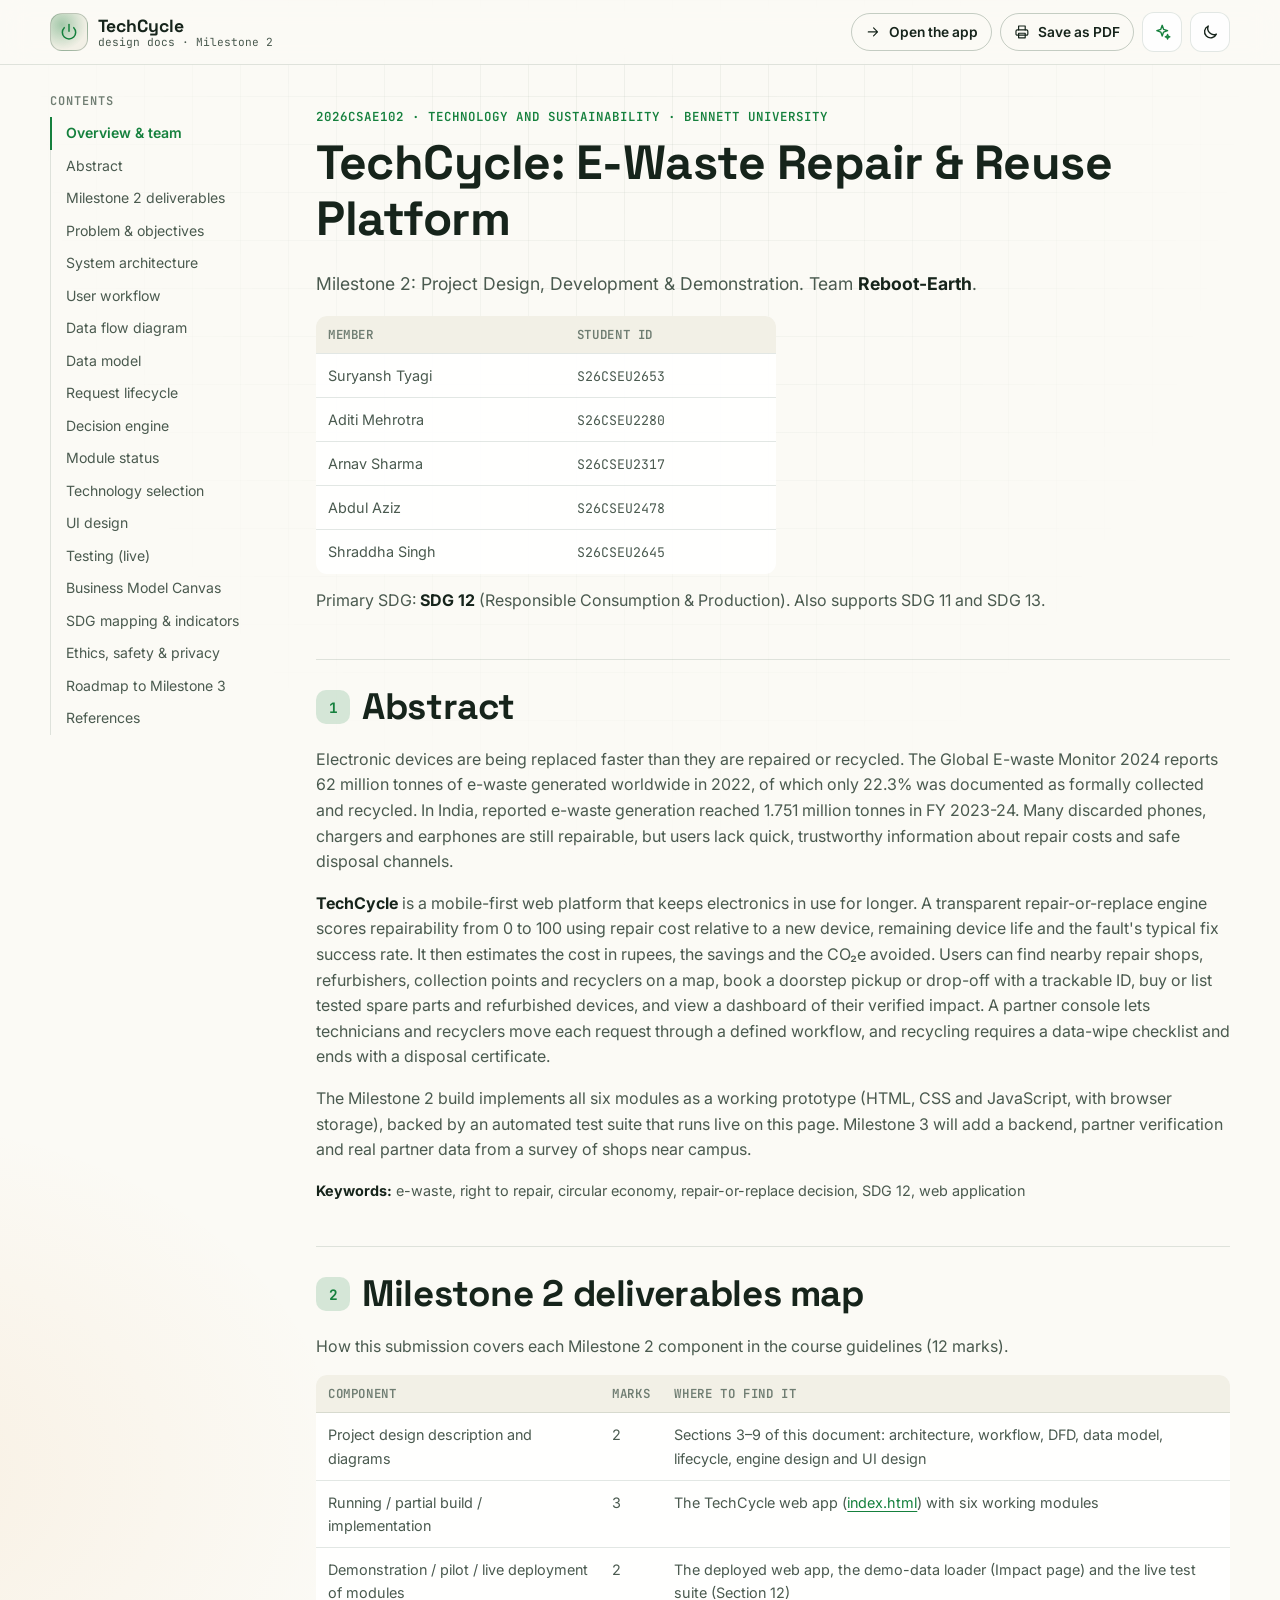
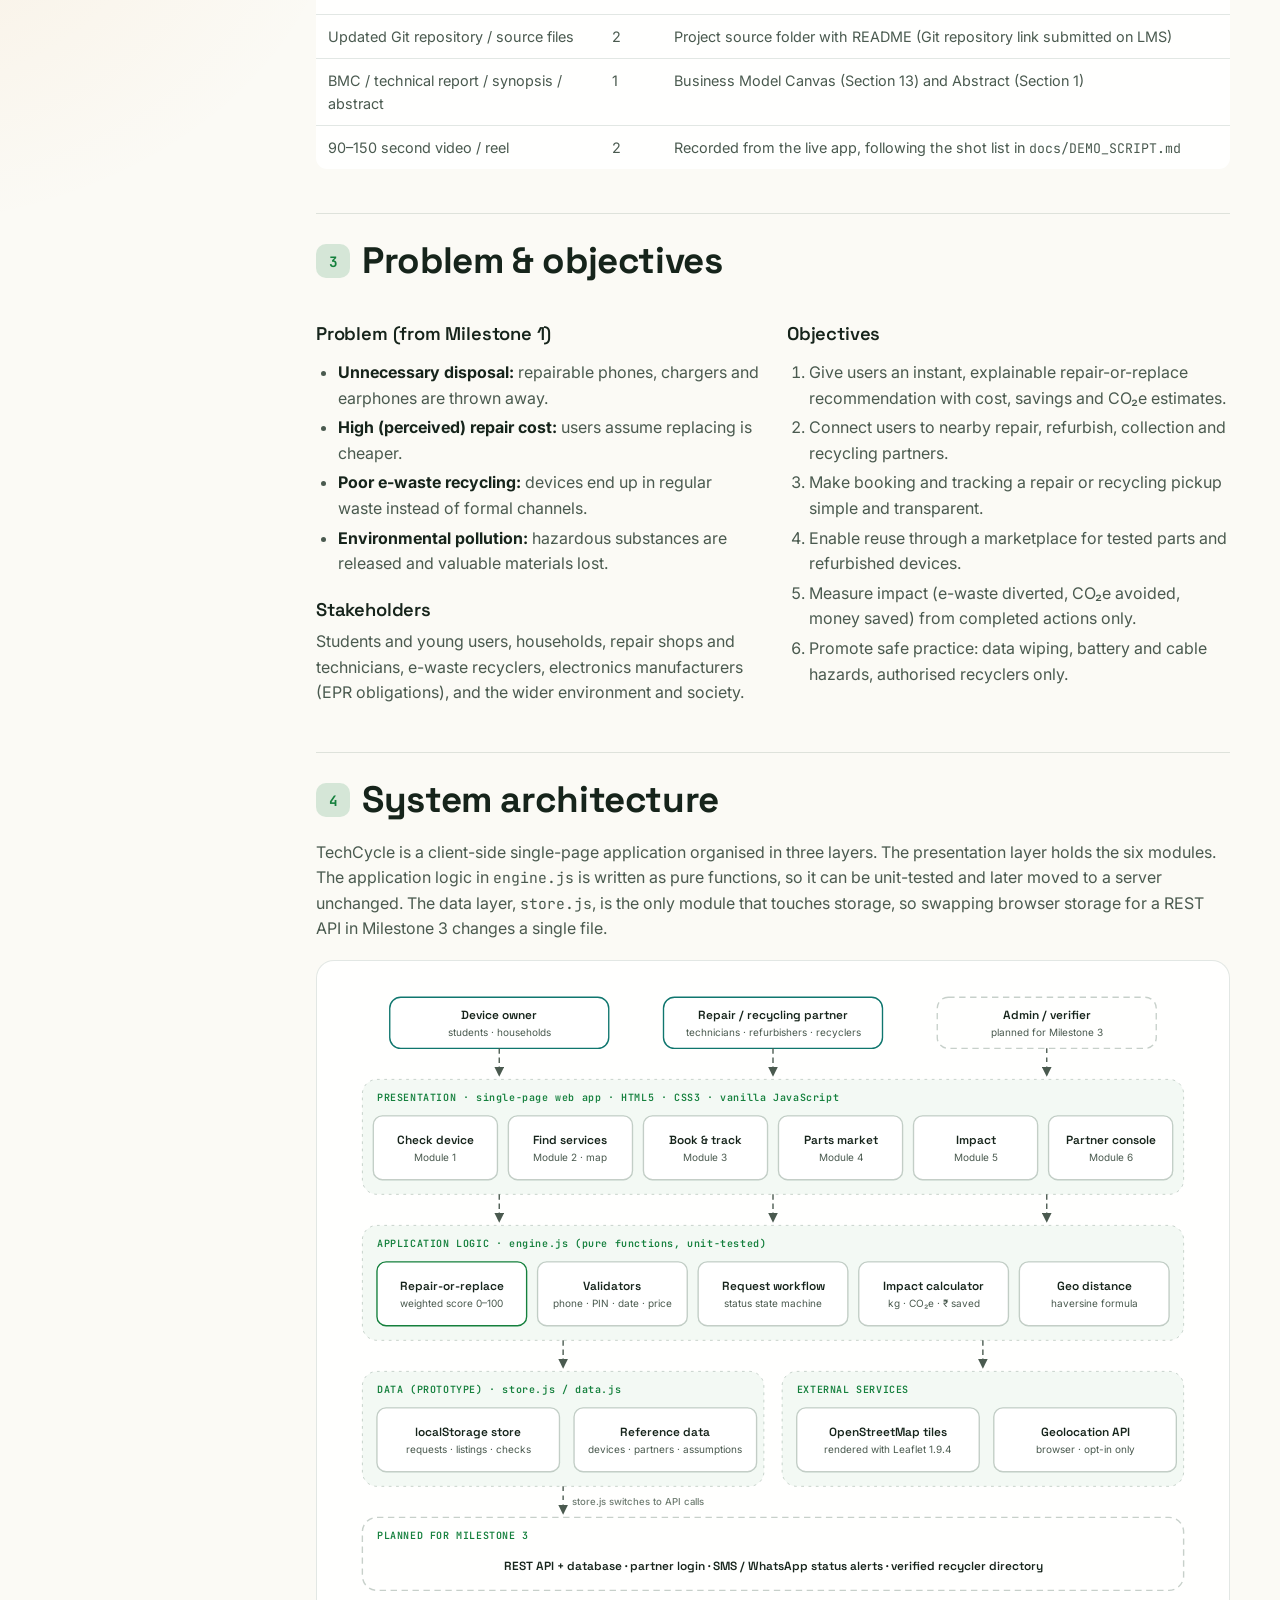
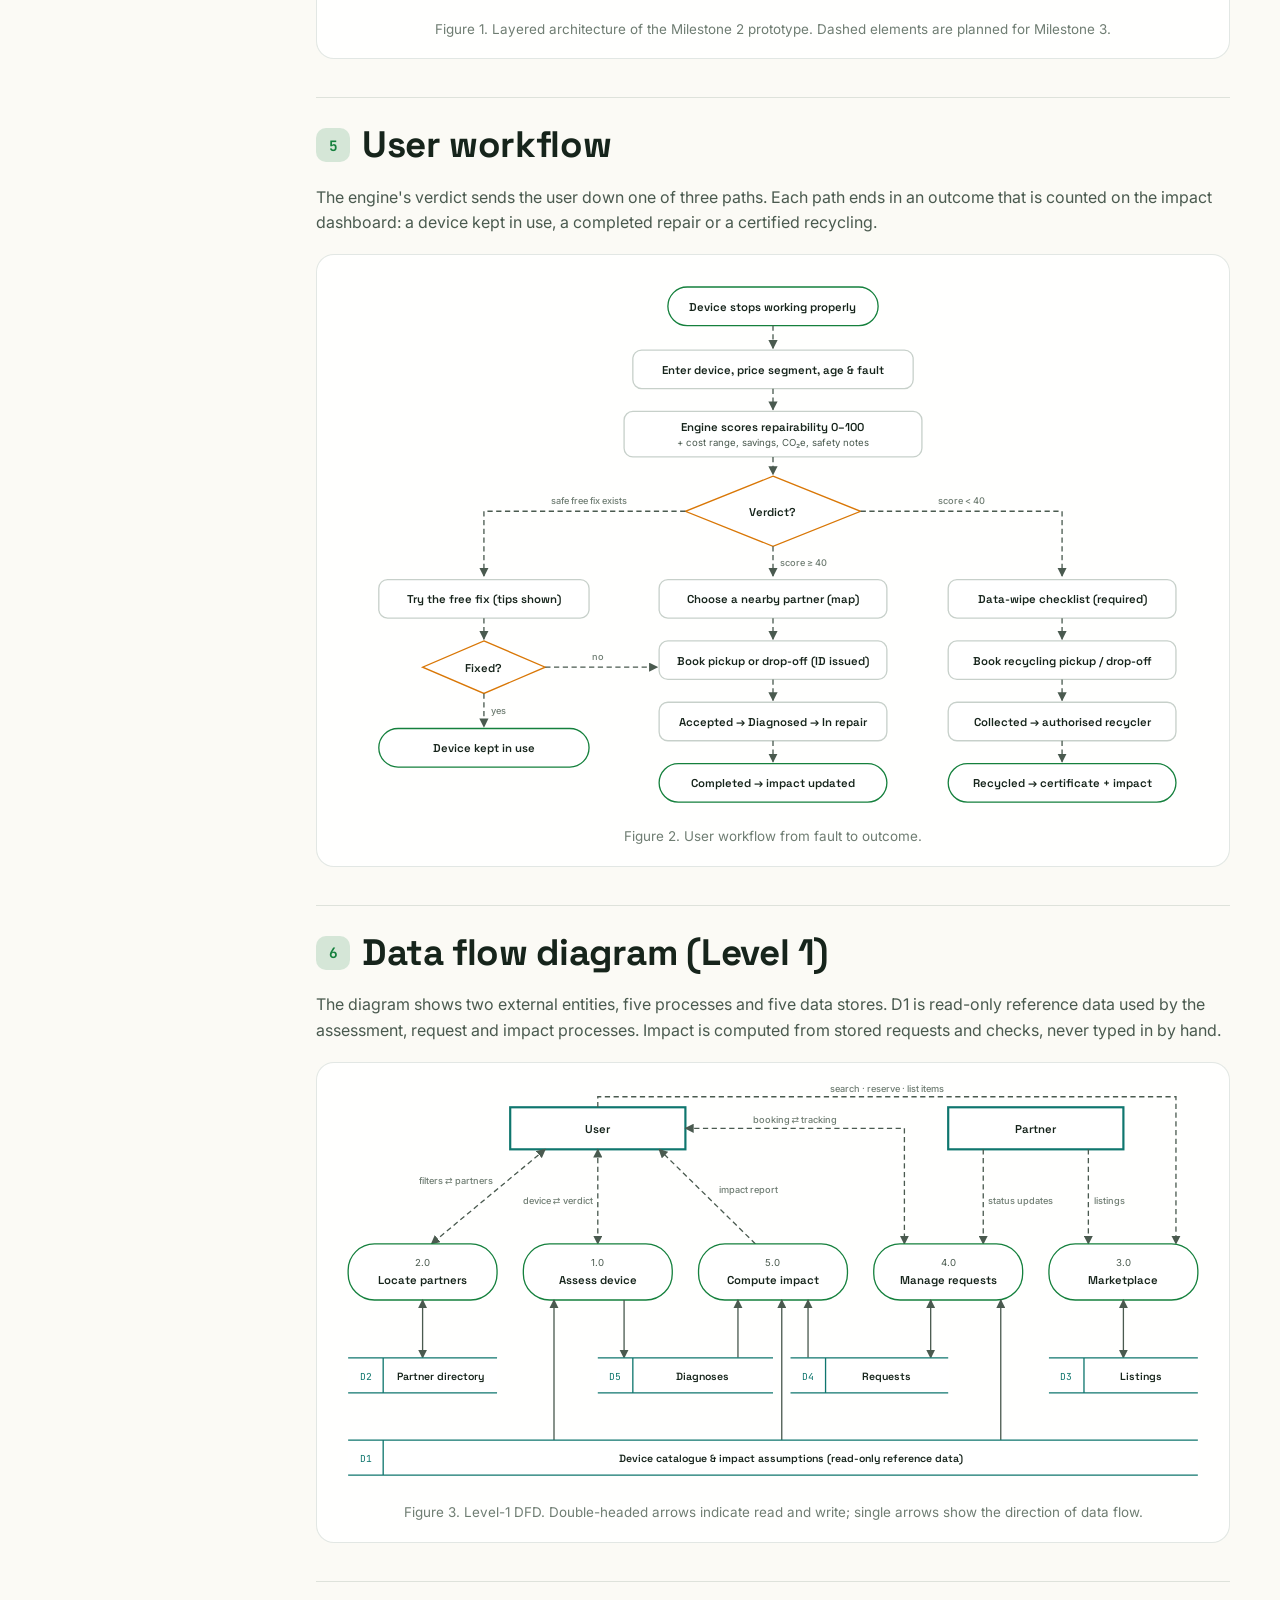
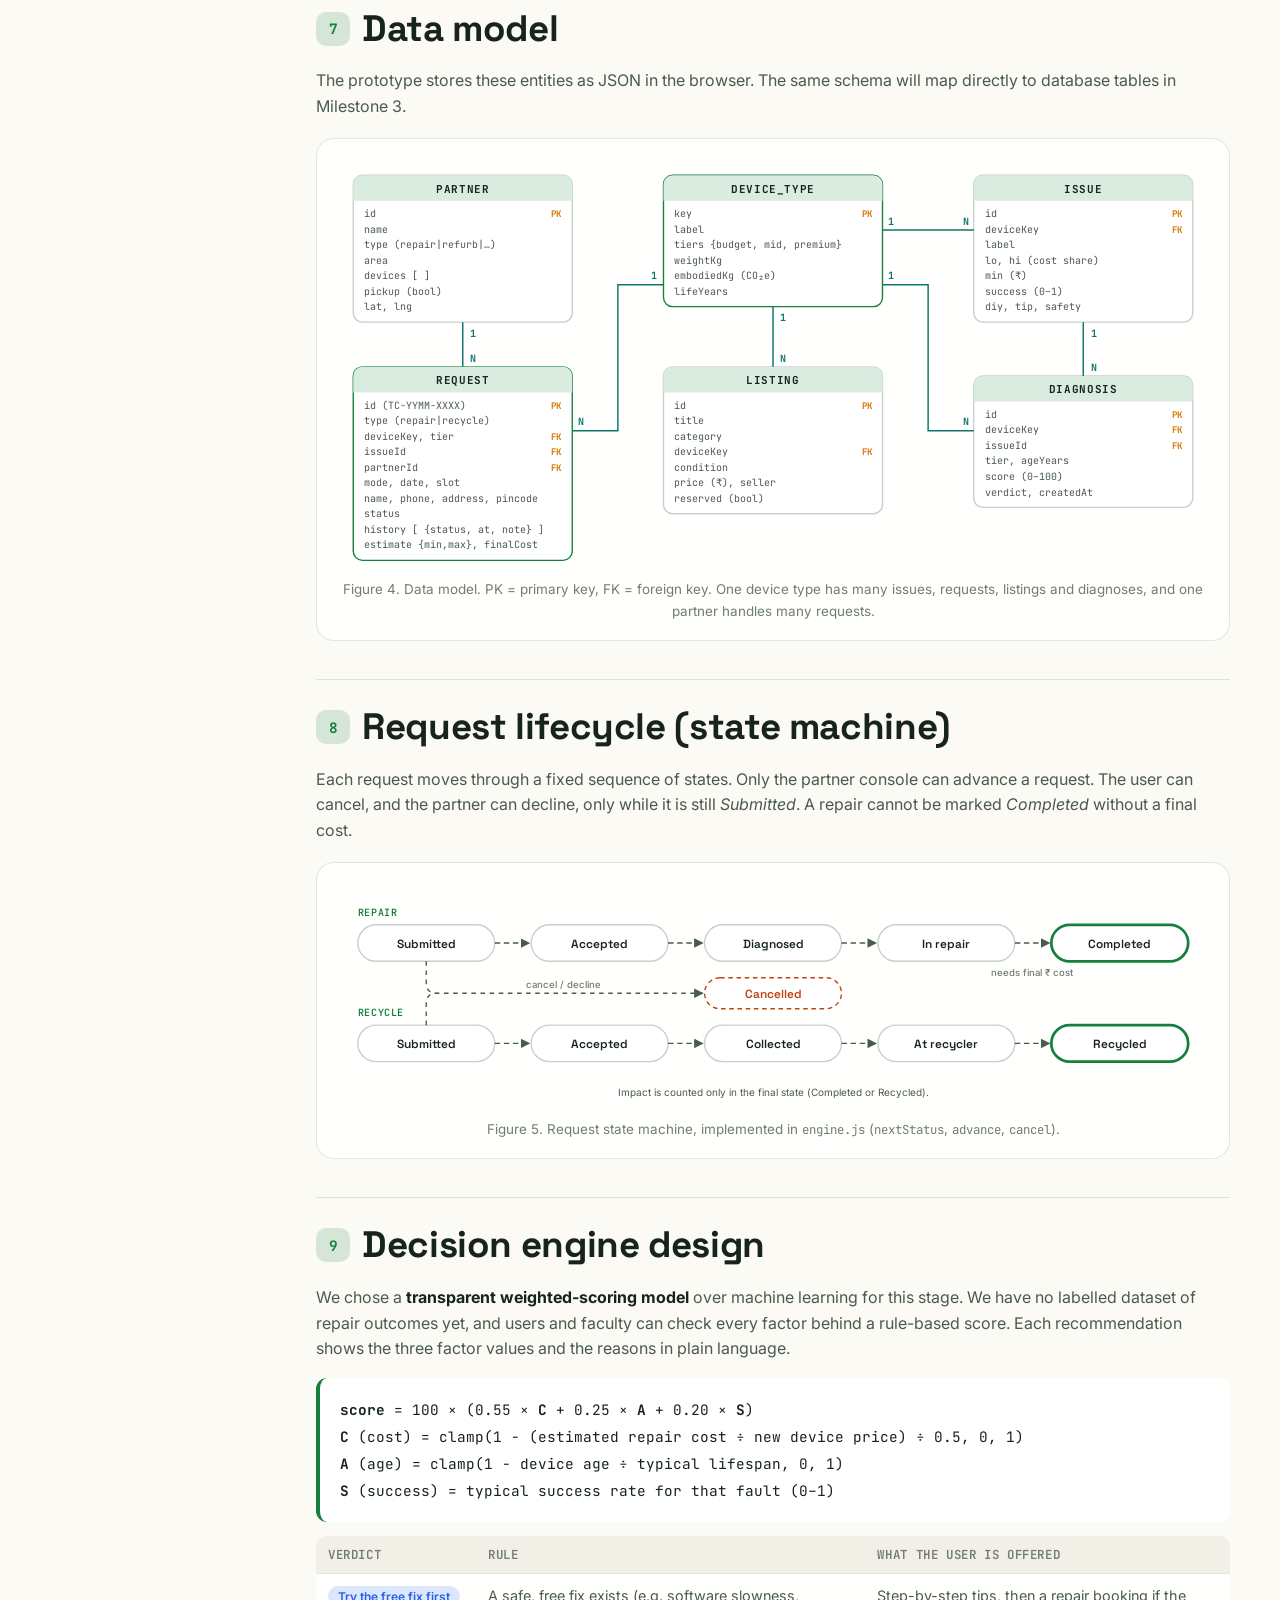
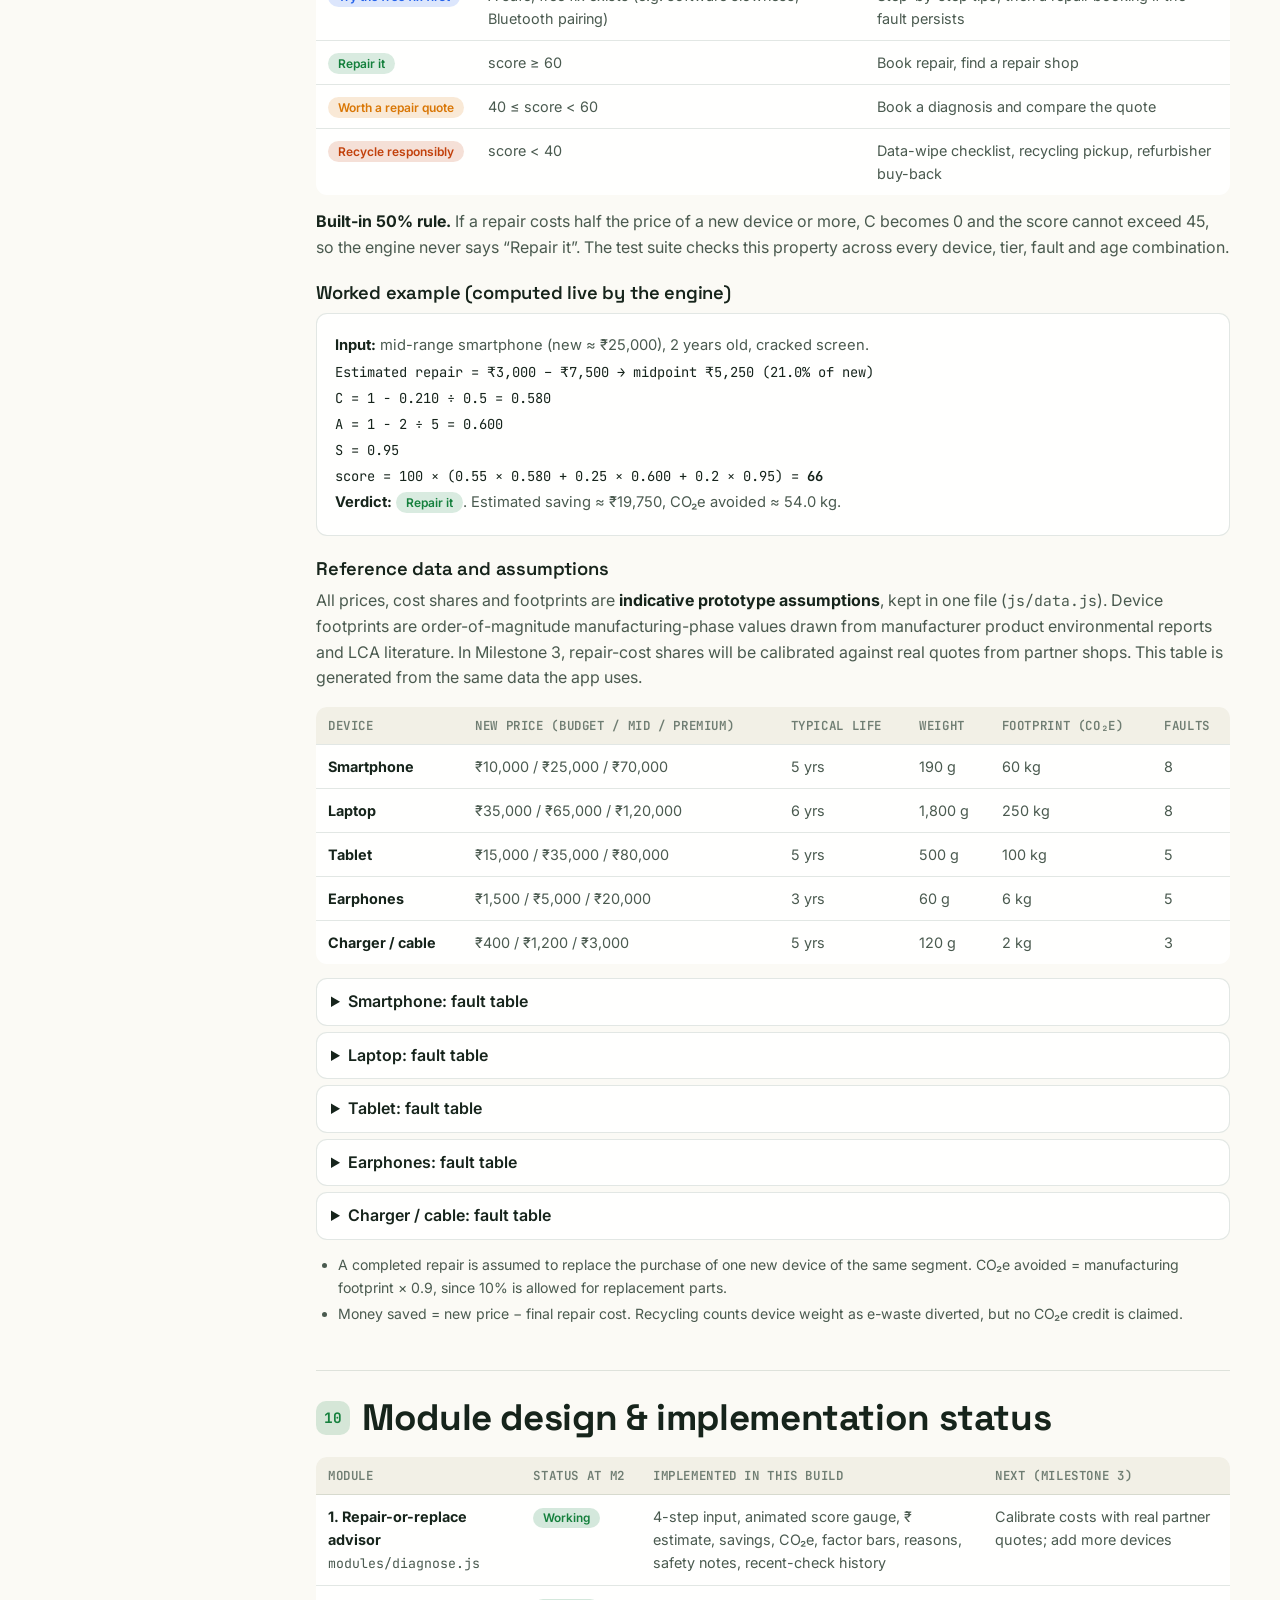
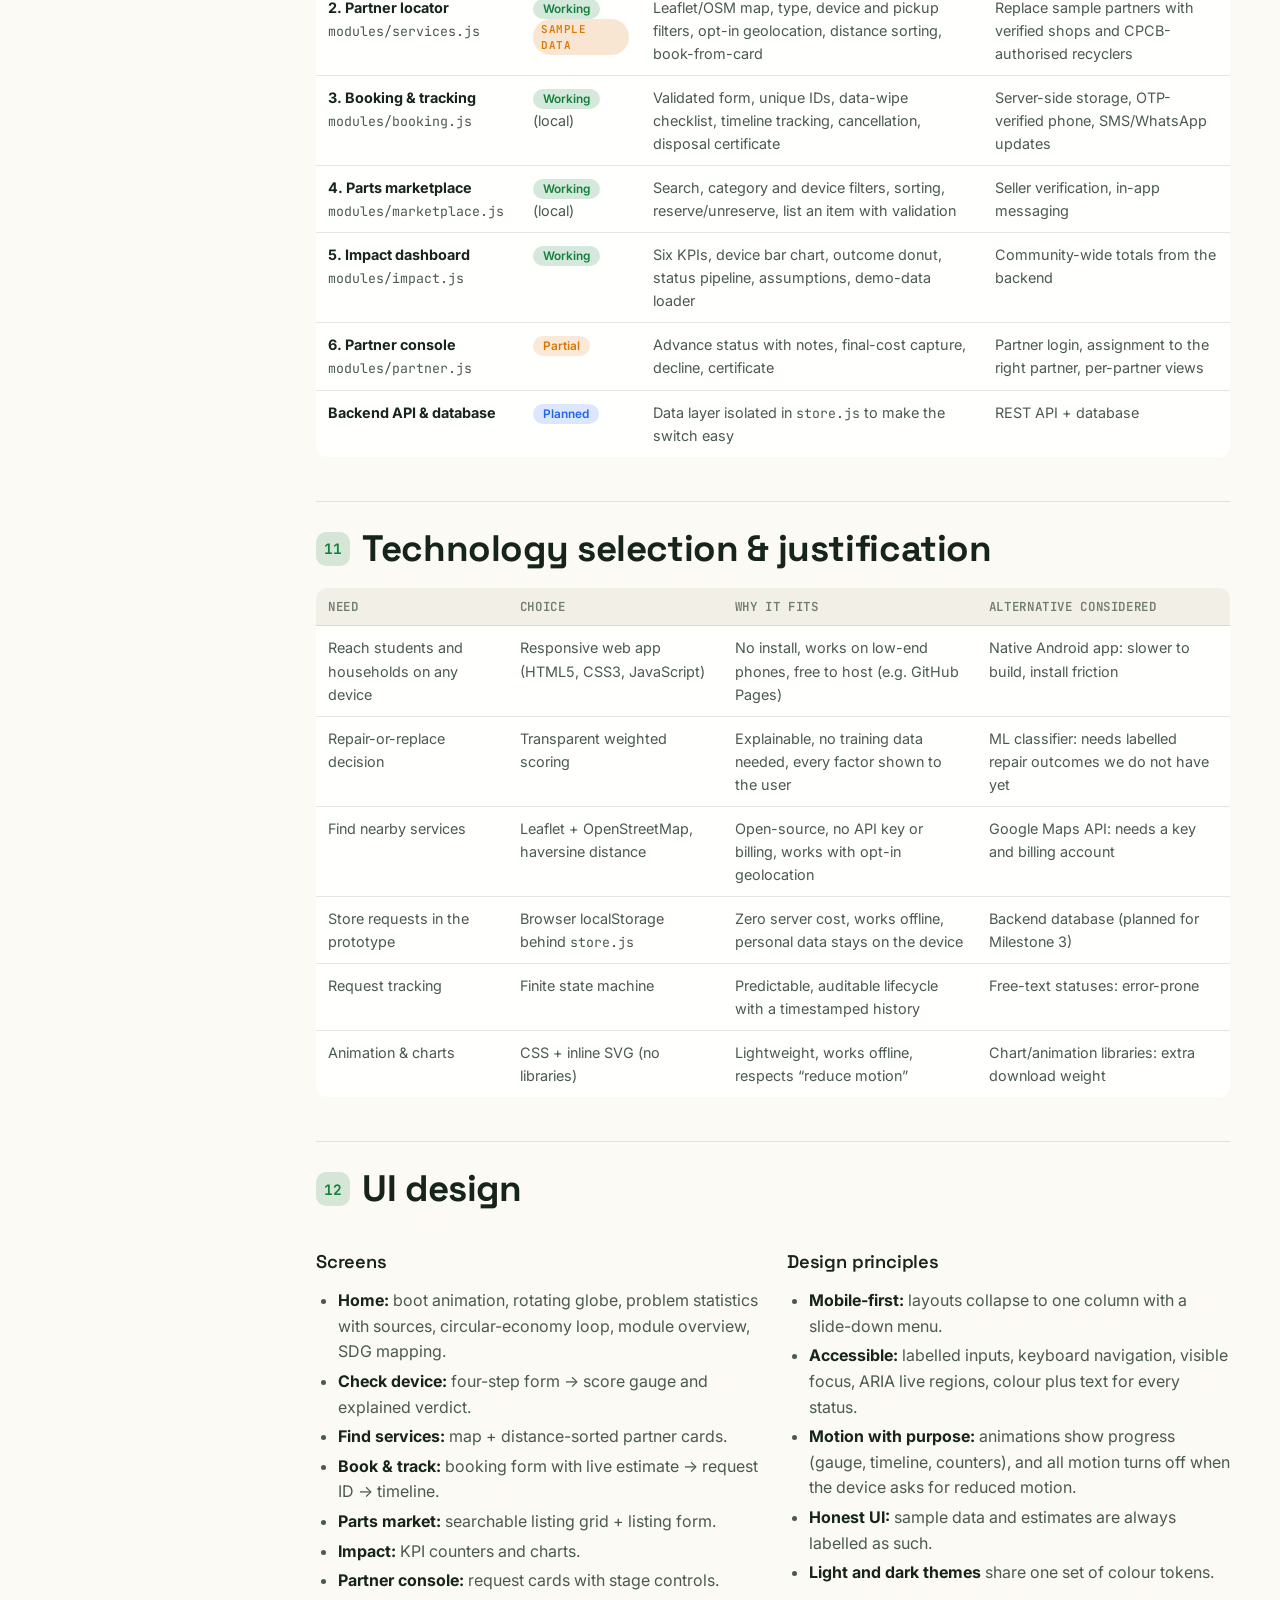
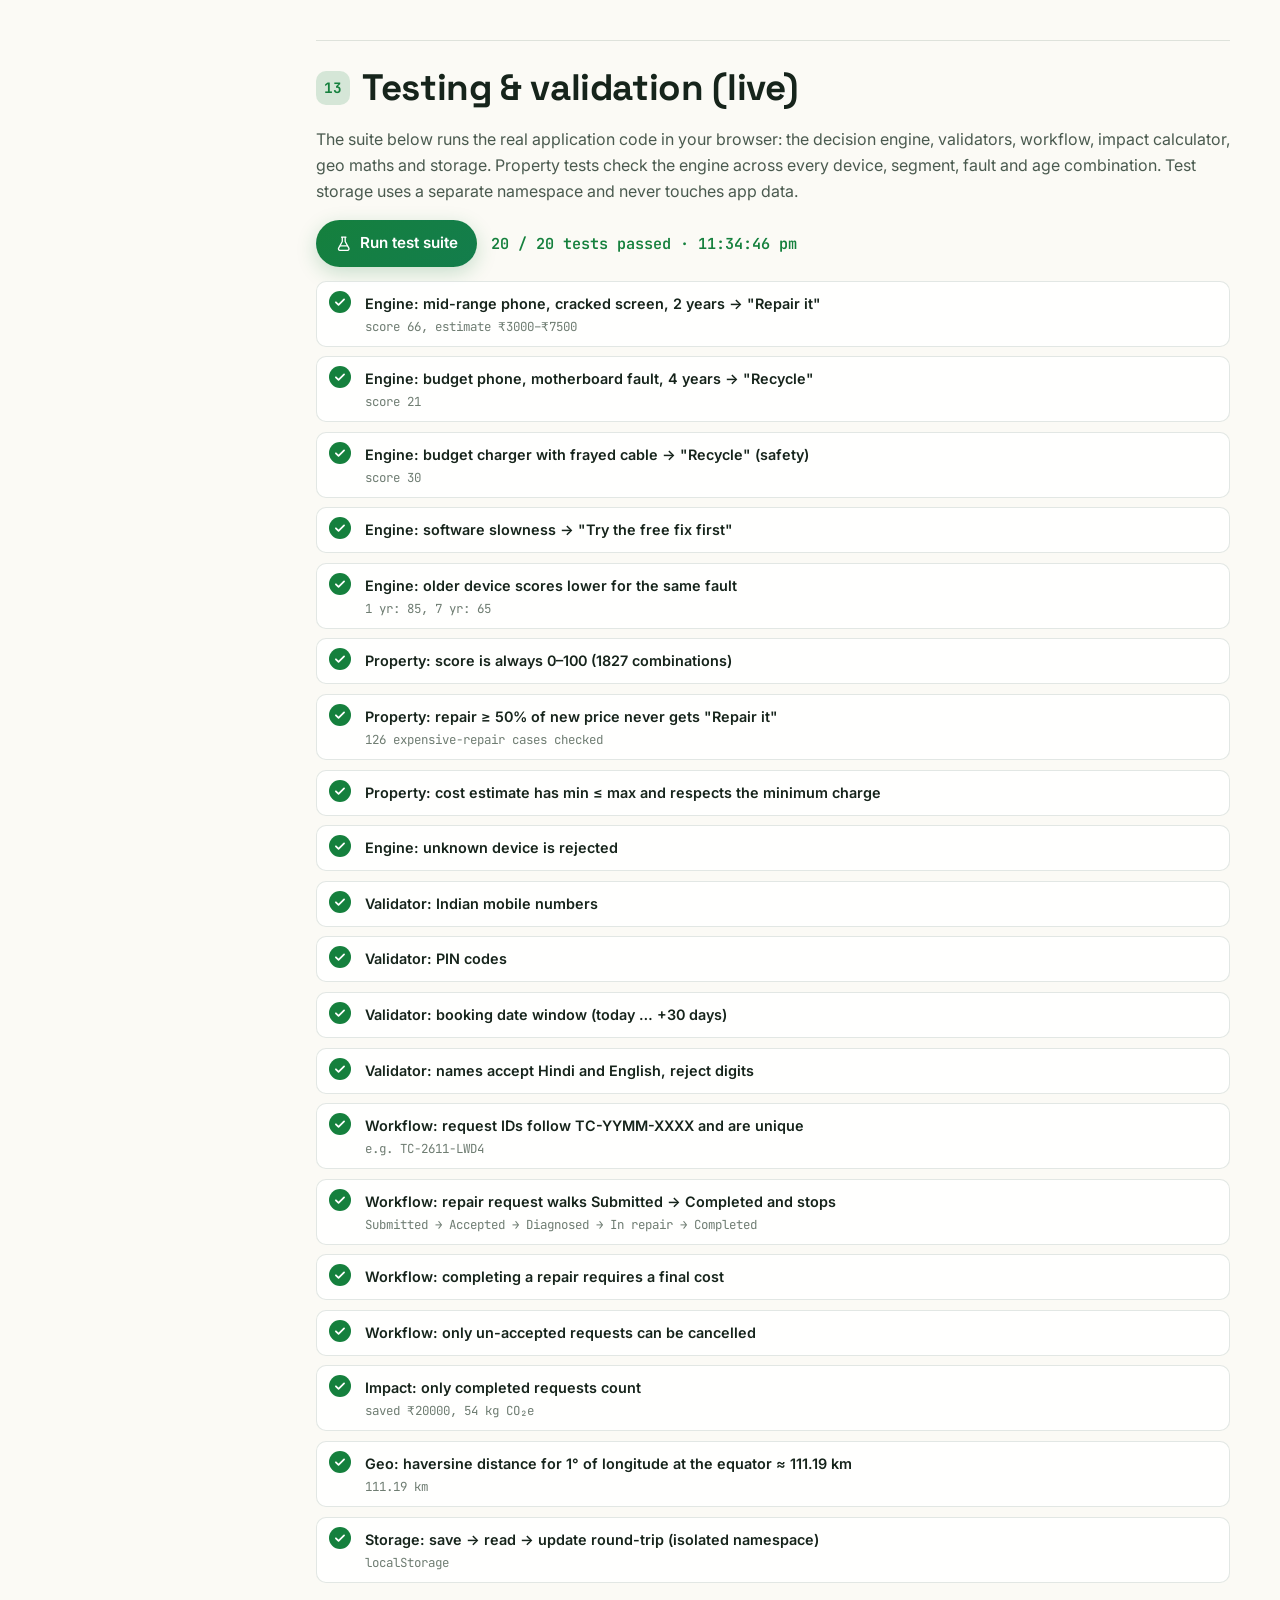
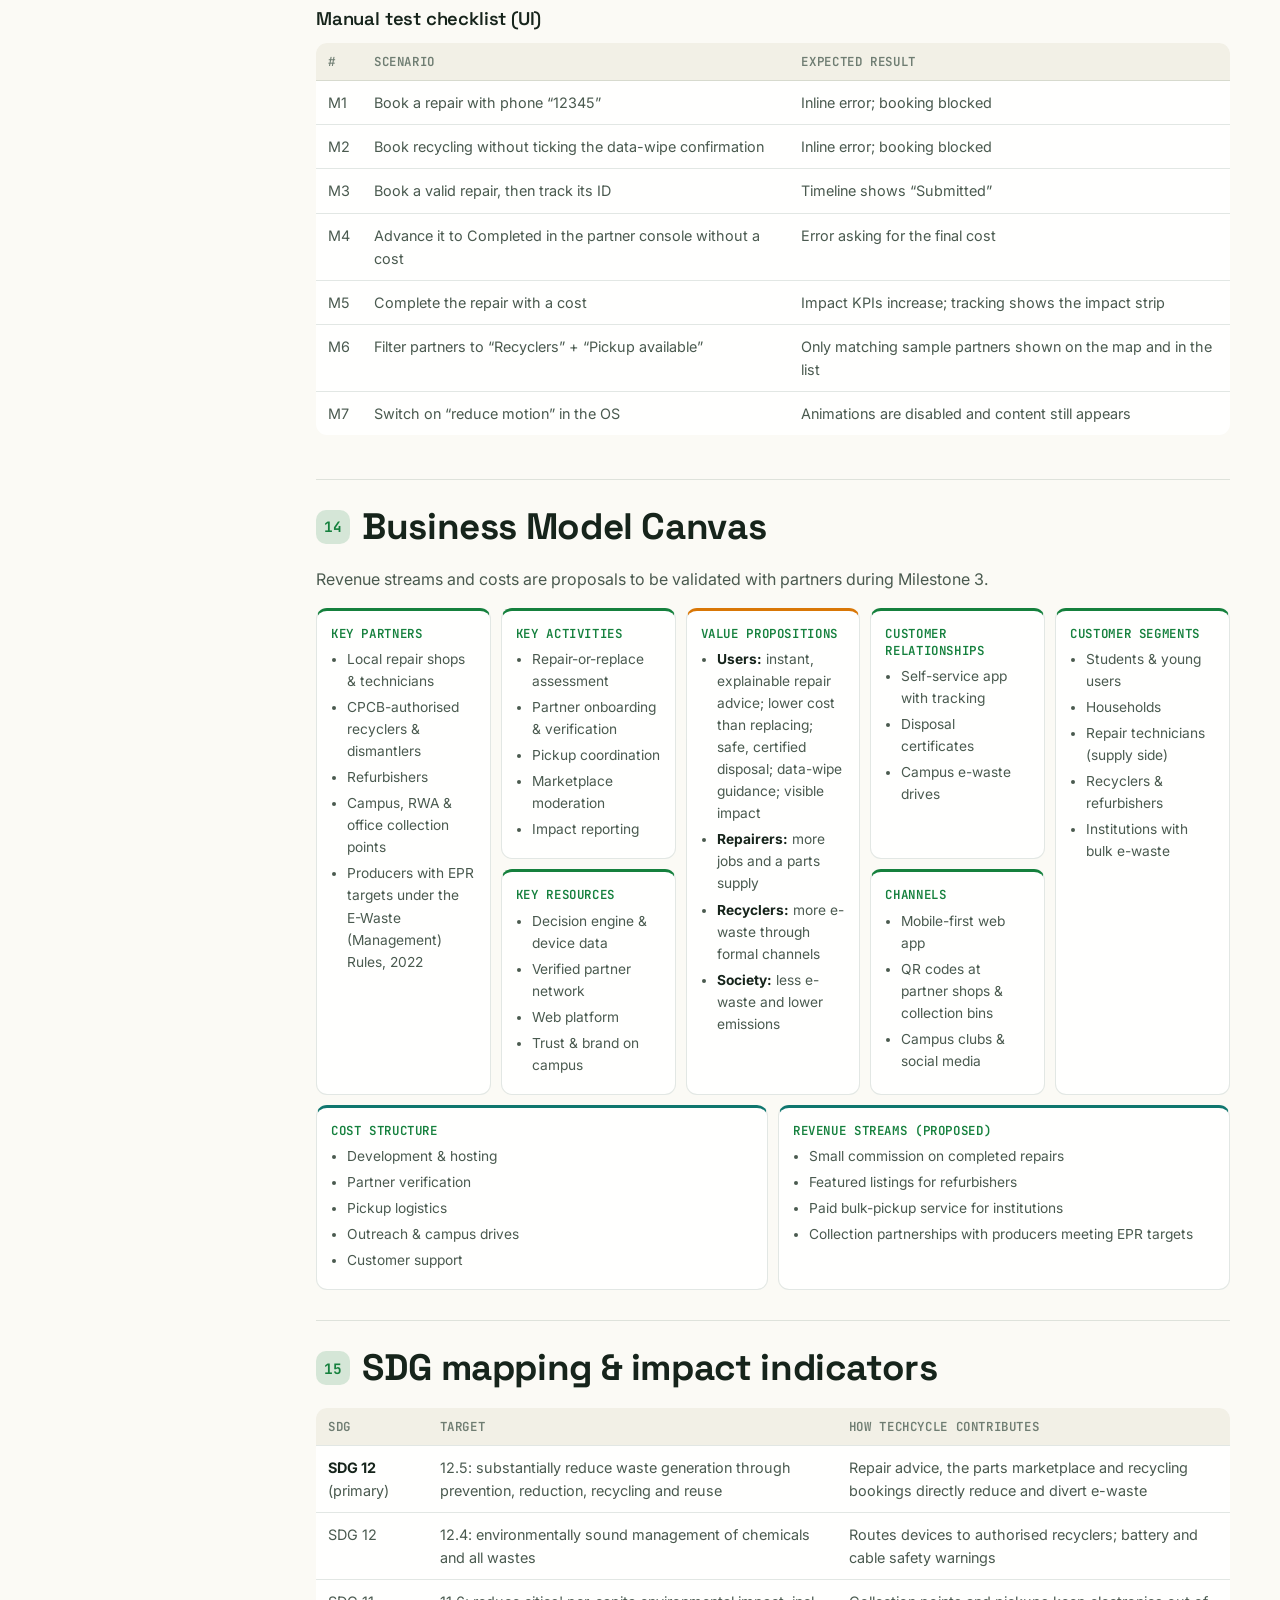
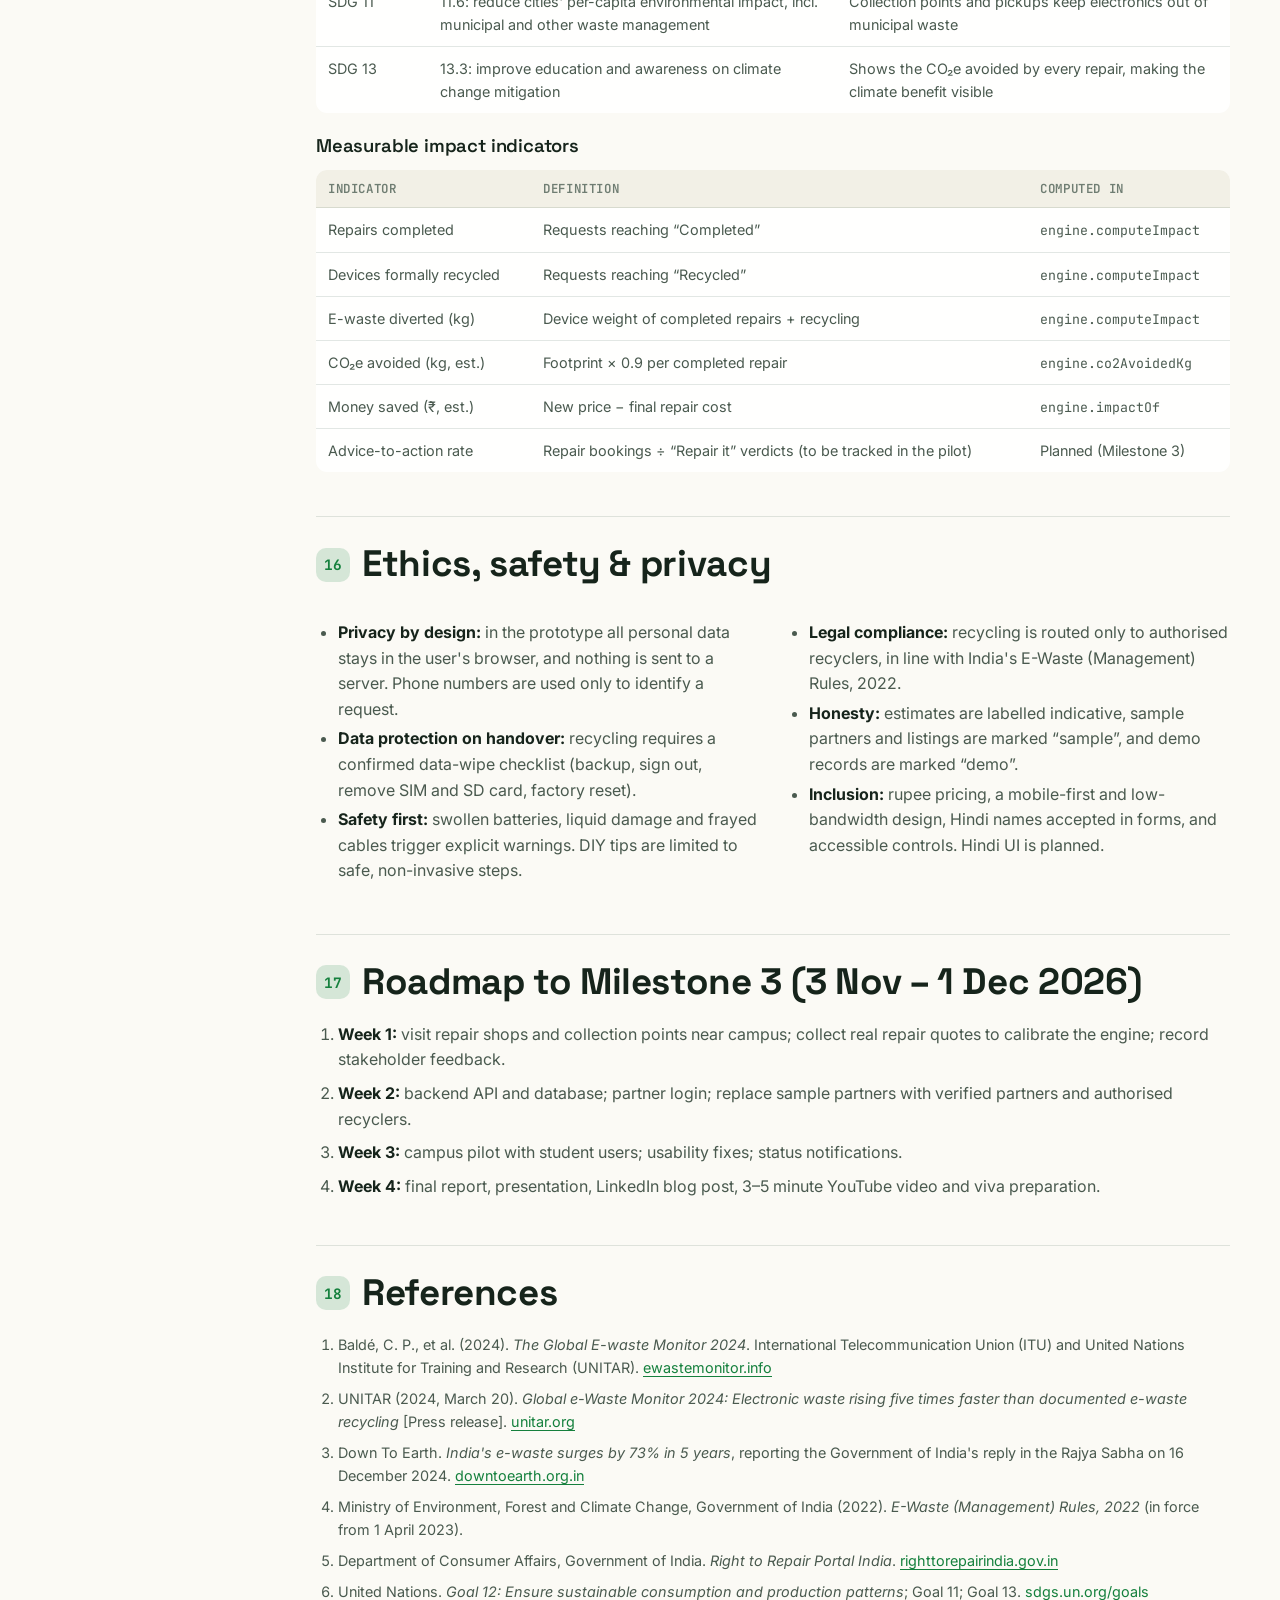
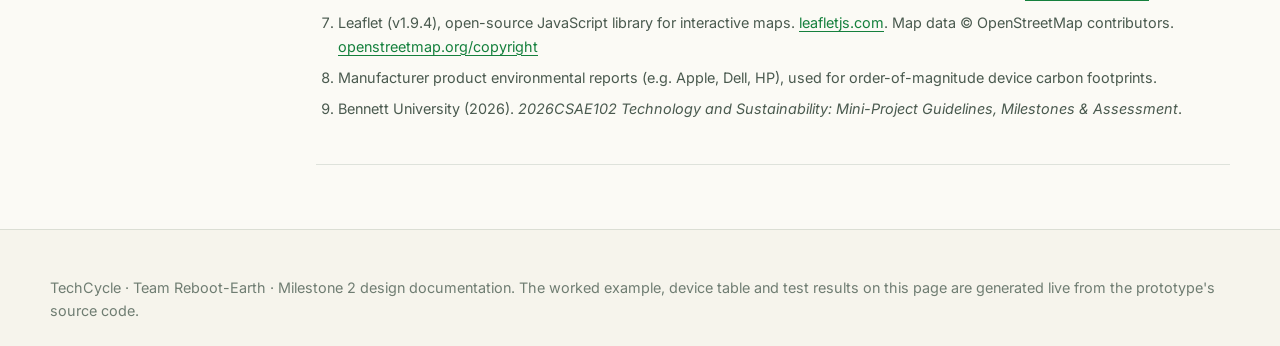
==== design.html @ 46b2c17c "TechCycle: Milestone 2 working prototype E-Waste Repair & Reuse Platform by Team Reboot-Earth (2026C" ====
<!doctype html>
<html lang="en" data-theme="light">
<head>
  <meta charset="utf-8">
  <meta name="viewport" content="width=device-width, initial-scale=1">
  <title>TechCycle Design Docs (Milestone 2)</title>
  <meta name="description" content="Milestone 2 design documentation for TechCycle: architecture, workflow, data flow, data model, decision engine, technology selection, testing, Business Model Canvas and SDG mapping.">
  <meta name="theme-color" content="#fbfaf5">
  <link rel="icon" href="data:image/svg+xml,%3Csvg xmlns='http://www.w3.org/2000/svg' viewBox='0 0 32 32'%3E%3Ccircle cx='16' cy='16' r='15' fill='%2306110d'/%3E%3Cpath d='M16 7v8' stroke='%233ee08f' stroke-width='3' stroke-linecap='round'/%3E%3Cpath d='M10.5 10.5a8 8 0 1 0 11 0' fill='none' stroke='%233ee08f' stroke-width='3' stroke-linecap='round'/%3E%3C/svg%3E">
  <link rel="preconnect" href="https://fonts.googleapis.com">
  <link rel="preconnect" href="https://fonts.gstatic.com" crossorigin>
  <link rel="stylesheet" href="https://fonts.googleapis.com/css2?family=Inter:wght@400;500;600;700&family=JetBrains+Mono:wght@400;600&family=Space+Grotesk:wght@500;600;700&display=swap">
  <link rel="stylesheet" href="css/styles.css">
  <link rel="stylesheet" href="css/design.css">
  <script>
    (function () {
      var d = document.documentElement;
      var get = function (k) { try { var v = localStorage.getItem('techcycle.v1.' + k); return v ? JSON.parse(v) : null; } catch (e) { return null; } };
      d.dataset.theme = get('theme') || 'light'; // Light Eco is the default; dark is available from the toggle
      d.dataset.motion = get('motion') || (matchMedia('(prefers-reduced-motion: reduce)').matches ? 'reduced' : 'full');
    })();
  </script>
</head>
<body class="doc-page powered">
  <a class="skip-link" href="#doc">Skip to content</a>
  <div class="bg-grid" aria-hidden="true"></div>

  <header class="topbar">
    <a class="brand" href="index.html" aria-label="TechCycle app">
      <span class="brand-mark"><i data-icon="power"></i></span>
      <span class="brand-text"><b>TechCycle</b><small>design docs · Milestone 2</small></span>
    </a>
    <div class="top-actions doc-actions">
      <a class="btn btn-ghost btn-sm" href="index.html"><i data-icon="arrow"></i> Open the app</a>
      <button type="button" class="btn btn-ghost btn-sm" id="printBtn"><i data-icon="print"></i> Save as PDF</button>
      <button type="button" class="icon-btn" id="motionBtn" aria-label="Toggle animations"></button>
      <button type="button" class="icon-btn" id="themeBtn" aria-label="Toggle theme"></button>
    </div>
  </header>

  <div class="wrap doc-layout">
    <nav class="toc" aria-label="Contents">
      <p class="toc-title">Contents</p>
      <ol>
        <li><a href="#overview">Overview &amp; team</a></li>
        <li><a href="#abstract">Abstract</a></li>
        <li><a href="#deliverables">Milestone 2 deliverables</a></li>
        <li><a href="#objectives">Problem &amp; objectives</a></li>
        <li><a href="#architecture">System architecture</a></li>
        <li><a href="#workflow">User workflow</a></li>
        <li><a href="#dfd">Data flow diagram</a></li>
        <li><a href="#data-model">Data model</a></li>
        <li><a href="#states">Request lifecycle</a></li>
        <li><a href="#engine">Decision engine</a></li>
        <li><a href="#modules">Module status</a></li>
        <li><a href="#tech">Technology selection</a></li>
        <li><a href="#ui">UI design</a></li>
        <li><a href="#testing">Testing (live)</a></li>
        <li><a href="#bmc">Business Model Canvas</a></li>
        <li><a href="#sdg">SDG mapping &amp; indicators</a></li>
        <li><a href="#ethics">Ethics, safety &amp; privacy</a></li>
        <li><a href="#roadmap">Roadmap to Milestone 3</a></li>
        <li><a href="#references">References</a></li>
      </ol>
    </nav>

    <main id="doc" class="doc">
      <!-- 1 -->
      <section id="overview" class="doc-hero">
        <span class="eyebrow">2026CSAE102 · Technology and Sustainability · Bennett University</span>
        <h1>TechCycle: E-Waste Repair &amp; Reuse Platform</h1>
        <p class="lead">Milestone 2: Project Design, Development &amp; Demonstration. Team <b>Reboot-Earth</b>.</p>
        <table class="doc-table team-table">
          <thead><tr><th>Member</th><th>Student ID</th></tr></thead>
          <tbody>
            <tr><td>Suryansh Tyagi</td><td><code>S26CSEU2653</code></td></tr>
            <tr><td>Aditi Mehrotra</td><td><code>S26CSEU2280</code></td></tr>
            <tr><td>Arnav Sharma</td><td><code>S26CSEU2317</code></td></tr>
            <tr><td>Abdul Aziz</td><td><code>S26CSEU2478</code></td></tr>
            <tr><td>Shraddha Singh</td><td><code>S26CSEU2645</code></td></tr>
          </tbody>
        </table>
        <p class="muted">Primary SDG: <b>SDG 12</b> (Responsible Consumption &amp; Production). Also supports SDG 11 and SDG 13.</p>
      </section>

      <!-- 2 -->
      <section id="abstract">
        <h2><span class="sec-num">1</span> Abstract</h2>
        <p>Electronic devices are being replaced faster than they are repaired or recycled. The Global E-waste Monitor 2024 reports 62 million tonnes of e-waste generated worldwide in 2022, of which only 22.3% was documented as formally collected and recycled. In India, reported e-waste generation reached 1.751 million tonnes in FY 2023-24. Many discarded phones, chargers and earphones are still repairable, but users lack quick, trustworthy information about repair costs and safe disposal channels.</p>
        <p><b>TechCycle</b> is a mobile-first web platform that keeps electronics in use for longer. A transparent repair-or-replace engine scores repairability from 0 to 100 using repair cost relative to a new device, remaining device life and the fault's typical fix success rate. It then estimates the cost in rupees, the savings and the CO₂e avoided. Users can find nearby repair shops, refurbishers, collection points and recyclers on a map, book a doorstep pickup or drop-off with a trackable ID, buy or list tested spare parts and refurbished devices, and view a dashboard of their verified impact. A partner console lets technicians and recyclers move each request through a defined workflow, and recycling requires a data-wipe checklist and ends with a disposal certificate.</p>
        <p>The Milestone 2 build implements all six modules as a working prototype (HTML, CSS and JavaScript, with browser storage), backed by an automated test suite that runs live on this page. Milestone 3 will add a backend, partner verification and real partner data from a survey of shops near campus.</p>
        <p class="keywords"><b>Keywords:</b> e-waste, right to repair, circular economy, repair-or-replace decision, SDG 12, web application</p>
      </section>

      <!-- 3 -->
      <section id="deliverables">
        <h2><span class="sec-num">2</span> Milestone 2 deliverables map</h2>
        <p>How this submission covers each Milestone 2 component in the course guidelines (12 marks).</p>
        <table class="doc-table">
          <thead><tr><th>Component</th><th>Marks</th><th>Where to find it</th></tr></thead>
          <tbody>
            <tr><td>Project design description and diagrams</td><td>2</td><td>Sections 3–9 of this document: architecture, workflow, DFD, data model, lifecycle, engine design and UI design</td></tr>
            <tr><td>Running / partial build / implementation</td><td>3</td><td>The TechCycle web app (<a href="index.html">index.html</a>) with six working modules</td></tr>
            <tr><td>Demonstration / pilot / live deployment of modules</td><td>2</td><td>The deployed web app, the demo-data loader (Impact page) and the live test suite (Section 12)</td></tr>
            <tr><td>Updated Git repository / source files</td><td>2</td><td>Project source folder with README (Git repository link submitted on LMS)</td></tr>
            <tr><td>BMC / technical report / synopsis / abstract</td><td>1</td><td>Business Model Canvas (Section 13) and Abstract (Section 1)</td></tr>
            <tr><td>90–150 second video / reel</td><td>2</td><td>Recorded from the live app, following the shot list in <code>docs/DEMO_SCRIPT.md</code></td></tr>
          </tbody>
        </table>
      </section>

      <!-- 4 -->
      <section id="objectives">
        <h2><span class="sec-num">3</span> Problem &amp; objectives</h2>
        <div class="two-col">
          <div>
            <h3>Problem (from Milestone 1)</h3>
            <ul>
              <li><b>Unnecessary disposal:</b> repairable phones, chargers and earphones are thrown away.</li>
              <li><b>High (perceived) repair cost:</b> users assume replacing is cheaper.</li>
              <li><b>Poor e-waste recycling:</b> devices end up in regular waste instead of formal channels.</li>
              <li><b>Environmental pollution:</b> hazardous substances are released and valuable materials lost.</li>
            </ul>
            <h3>Stakeholders</h3>
            <p>Students and young users, households, repair shops and technicians, e-waste recyclers, electronics manufacturers (EPR obligations), and the wider environment and society.</p>
          </div>
          <div>
            <h3>Objectives</h3>
            <ol>
              <li>Give users an instant, explainable repair-or-replace recommendation with cost, savings and CO₂e estimates.</li>
              <li>Connect users to nearby repair, refurbish, collection and recycling partners.</li>
              <li>Make booking and tracking a repair or recycling pickup simple and transparent.</li>
              <li>Enable reuse through a marketplace for tested parts and refurbished devices.</li>
              <li>Measure impact (e-waste diverted, CO₂e avoided, money saved) from completed actions only.</li>
              <li>Promote safe practice: data wiping, battery and cable hazards, authorised recyclers only.</li>
            </ol>
          </div>
        </div>
      </section>

      <!-- 5 -->
      <section id="architecture">
        <h2><span class="sec-num">4</span> System architecture</h2>
        <p>TechCycle is a client-side single-page application organised in three layers. The presentation layer holds the six modules. The application logic in <code>engine.js</code> is written as pure functions, so it can be unit-tested and later moved to a server unchanged. The data layer, <code>store.js</code>, is the only module that touches storage, so swapping browser storage for a REST API in Milestone 3 changes a single file.</p>
        <figure class="diagram">
          <svg class="dg" viewBox="0 0 960 690" role="img" aria-labelledby="dgArchT">
            <title id="dgArchT">Layered architecture: actors use six presentation modules, which call application logic, which uses local data and external map and geolocation services. A backend is planned for Milestone 3.</title>
            <defs><marker id="ah1" viewBox="0 0 10 10" refX="9" refY="5" markerWidth="7" markerHeight="7" orient="auto-start-reverse"><path d="M0 0L10 5L0 10z" class="arrowhead"/></marker></defs>
            <!-- actors -->
            <rect class="box box-actor" x="60" y="20" width="240" height="56" rx="12"/><text class="t" x="180" y="44">Device owner</text><text class="s" x="180" y="62">students · households</text>
            <rect class="box box-actor" x="360" y="20" width="240" height="56" rx="12"/><text class="t" x="480" y="44">Repair / recycling partner</text><text class="s" x="480" y="62">technicians · refurbishers · recyclers</text>
            <rect class="box box-planned" x="660" y="20" width="240" height="56" rx="12"/><text class="t" x="780" y="44">Admin / verifier</text><text class="s" x="780" y="62">planned for Milestone 3</text>
            <path class="arrow flow" d="M180 76V106" marker-end="url(#ah1)"/><path class="arrow flow" d="M480 76V106" marker-end="url(#ah1)"/><path class="arrow flow planned" d="M780 76V106" marker-end="url(#ah1)"/>
            <!-- presentation -->
            <rect class="container" x="30" y="110" width="900" height="126" rx="16"/>
            <text class="lbl" x="46" y="134">PRESENTATION · single-page web app · HTML5 · CSS3 · vanilla JavaScript</text>
            <g class="row">
              <rect class="box" x="42" y="150" width="136" height="70" rx="10"/><text class="t" x="110" y="181">Check device</text><text class="s" x="110" y="199">Module 1</text>
              <rect class="box" x="190" y="150" width="136" height="70" rx="10"/><text class="t" x="258" y="181">Find services</text><text class="s" x="258" y="199">Module 2 · map</text>
              <rect class="box" x="338" y="150" width="136" height="70" rx="10"/><text class="t" x="406" y="181">Book &amp; track</text><text class="s" x="406" y="199">Module 3</text>
              <rect class="box" x="486" y="150" width="136" height="70" rx="10"/><text class="t" x="554" y="181">Parts market</text><text class="s" x="554" y="199">Module 4</text>
              <rect class="box" x="634" y="150" width="136" height="70" rx="10"/><text class="t" x="702" y="181">Impact</text><text class="s" x="702" y="199">Module 5</text>
              <rect class="box" x="782" y="150" width="136" height="70" rx="10"/><text class="t" x="850" y="181">Partner console</text><text class="s" x="850" y="199">Module 6</text>
            </g>
            <path class="arrow flow" d="M180 236V266" marker-end="url(#ah1)"/><path class="arrow flow" d="M480 236V266" marker-end="url(#ah1)"/><path class="arrow flow" d="M780 236V266" marker-end="url(#ah1)"/>
            <!-- logic -->
            <rect class="container" x="30" y="270" width="900" height="126" rx="16"/>
            <text class="lbl" x="46" y="294">APPLICATION LOGIC · engine.js (pure functions, unit-tested)</text>
            <rect class="box box-accent" x="46" y="310" width="164" height="70" rx="10"/><text class="t" x="128" y="341">Repair-or-replace</text><text class="s" x="128" y="359">weighted score 0–100</text>
            <rect class="box" x="222" y="310" width="164" height="70" rx="10"/><text class="t" x="304" y="341">Validators</text><text class="s" x="304" y="359">phone · PIN · date · price</text>
            <rect class="box" x="398" y="310" width="164" height="70" rx="10"/><text class="t" x="480" y="341">Request workflow</text><text class="s" x="480" y="359">status state machine</text>
            <rect class="box" x="574" y="310" width="164" height="70" rx="10"/><text class="t" x="656" y="341">Impact calculator</text><text class="s" x="656" y="359">kg · CO₂e · ₹ saved</text>
            <rect class="box" x="750" y="310" width="164" height="70" rx="10"/><text class="t" x="832" y="341">Geo distance</text><text class="s" x="832" y="359">haversine formula</text>
            <path class="arrow flow" d="M250 396V426" marker-end="url(#ah1)"/><path class="arrow flow" d="M710 396V426" marker-end="url(#ah1)"/>
            <!-- data + external -->
            <rect class="container" x="30" y="430" width="440" height="126" rx="16"/>
            <text class="lbl" x="46" y="454">DATA (PROTOTYPE) · store.js / data.js</text>
            <rect class="box" x="46" y="470" width="200" height="70" rx="10"/><text class="t" x="146" y="501">localStorage store</text><text class="s" x="146" y="519">requests · listings · checks</text>
            <rect class="box" x="262" y="470" width="200" height="70" rx="10"/><text class="t" x="362" y="501">Reference data</text><text class="s" x="362" y="519">devices · partners · assumptions</text>
            <rect class="container" x="490" y="430" width="440" height="126" rx="16"/>
            <text class="lbl" x="506" y="454">EXTERNAL SERVICES</text>
            <rect class="box" x="506" y="470" width="200" height="70" rx="10"/><text class="t" x="606" y="501">OpenStreetMap tiles</text><text class="s" x="606" y="519">rendered with Leaflet 1.9.4</text>
            <rect class="box" x="722" y="470" width="200" height="70" rx="10"/><text class="t" x="822" y="501">Geolocation API</text><text class="s" x="822" y="519">browser · opt-in only</text>
            <!-- planned -->
            <path class="arrow planned" d="M250 556V586" marker-end="url(#ah1)"/>
            <text class="flowlbl" x="260" y="576">store.js switches to API calls</text>
            <rect class="box box-planned" x="30" y="590" width="900" height="80" rx="16"/>
            <text class="lbl" x="46" y="614">PLANNED FOR MILESTONE 3</text>
            <text class="t" x="480" y="648">REST API + database · partner login · SMS / WhatsApp status alerts · verified recycler directory</text>
          </svg>
          <figcaption>Figure 1. Layered architecture of the Milestone 2 prototype. Dashed elements are planned for Milestone 3.</figcaption>
        </figure>
      </section>

      <!-- 6 -->
      <section id="workflow">
        <h2><span class="sec-num">5</span> User workflow</h2>
        <p>The engine's verdict sends the user down one of three paths. Each path ends in an outcome that is counted on the impact dashboard: a device kept in use, a completed repair or a certified recycling.</p>
        <figure class="diagram">
          <svg class="dg" viewBox="0 0 1000 620" role="img" aria-labelledby="dgFlowT">
            <title id="dgFlowT">Flowchart: the user enters device details, the engine produces a verdict, and the user follows the free-fix, repair or recycle path.</title>
            <defs><marker id="ah2" viewBox="0 0 10 10" refX="9" refY="5" markerWidth="7" markerHeight="7" orient="auto-start-reverse"><path d="M0 0L10 5L0 10z" class="arrowhead"/></marker></defs>
            <rect class="box box-accent" x="380" y="16" width="240" height="44" rx="22"/><text class="t" x="500" y="43">Device stops working properly</text>
            <path class="arrow flow" d="M500 60V86" marker-end="url(#ah2)"/>
            <rect class="box" x="340" y="88" width="320" height="44" rx="10"/><text class="t" x="500" y="115">Enter device, price segment, age &amp; fault</text>
            <path class="arrow flow" d="M500 132V156" marker-end="url(#ah2)"/>
            <rect class="box" x="330" y="158" width="340" height="52" rx="10"/><text class="t" x="500" y="180">Engine scores repairability 0–100</text><text class="s" x="500" y="198">+ cost range, savings, CO₂e, safety notes</text>
            <path class="arrow flow" d="M500 210V230" marker-end="url(#ah2)"/>
            <polygon class="box decision" points="500,232 600,272 500,312 400,272"/><text class="t" x="500" y="277">Verdict?</text>
            <!-- branches -->
            <path class="arrow flow" d="M400 272H170V346" marker-end="url(#ah2)"/><text class="flowlbl" x="290" y="264" text-anchor="middle">safe free fix exists</text>
            <path class="arrow flow" d="M500 312V346" marker-end="url(#ah2)"/><text class="flowlbl" x="508" y="334">score ≥ 40</text>
            <path class="arrow flow" d="M600 272H830V346" marker-end="url(#ah2)"/><text class="flowlbl" x="715" y="264" text-anchor="middle">score &lt; 40</text>
            <!-- lane A -->
            <rect class="box" x="50" y="350" width="240" height="44" rx="10"/><text class="t" x="170" y="377">Try the free fix (tips shown)</text>
            <path class="arrow flow" d="M170 394V418" marker-end="url(#ah2)"/>
            <polygon class="box decision" points="170,420 240,450 170,480 100,450"/><text class="t" x="170" y="455">Fixed?</text>
            <path class="arrow flow" d="M170 480V518" marker-end="url(#ah2)"/><text class="flowlbl" x="178" y="503">yes</text>
            <rect class="box box-accent" x="50" y="520" width="240" height="44" rx="22"/><text class="t" x="170" y="547">Device kept in use</text>
            <path class="arrow flow" d="M240 450H368" marker-end="url(#ah2)"/><text class="flowlbl" x="300" y="442" text-anchor="middle">no</text>
            <!-- lane B -->
            <rect class="box" x="370" y="350" width="260" height="44" rx="10"/><text class="t" x="500" y="377">Choose a nearby partner (map)</text>
            <path class="arrow flow" d="M500 394V418" marker-end="url(#ah2)"/>
            <rect class="box" x="370" y="420" width="260" height="44" rx="10"/><text class="t" x="500" y="447">Book pickup or drop-off (ID issued)</text>
            <path class="arrow flow" d="M500 464V488" marker-end="url(#ah2)"/>
            <rect class="box" x="370" y="490" width="260" height="44" rx="10"/><text class="t" x="500" y="517">Accepted → Diagnosed → In repair</text>
            <path class="arrow flow" d="M500 534V558" marker-end="url(#ah2)"/>
            <rect class="box box-accent" x="370" y="560" width="260" height="44" rx="22"/><text class="t" x="500" y="587">Completed → impact updated</text>
            <!-- lane C -->
            <rect class="box" x="700" y="350" width="260" height="44" rx="10"/><text class="t" x="830" y="377">Data-wipe checklist (required)</text>
            <path class="arrow flow" d="M830 394V418" marker-end="url(#ah2)"/>
            <rect class="box" x="700" y="420" width="260" height="44" rx="10"/><text class="t" x="830" y="447">Book recycling pickup / drop-off</text>
            <path class="arrow flow" d="M830 464V488" marker-end="url(#ah2)"/>
            <rect class="box" x="700" y="490" width="260" height="44" rx="10"/><text class="t" x="830" y="517">Collected → authorised recycler</text>
            <path class="arrow flow" d="M830 534V558" marker-end="url(#ah2)"/>
            <rect class="box box-accent" x="700" y="560" width="260" height="44" rx="22"/><text class="t" x="830" y="587">Recycled → certificate + impact</text>
          </svg>
          <figcaption>Figure 2. User workflow from fault to outcome.</figcaption>
        </figure>
      </section>

      <!-- 7 -->
      <section id="dfd">
        <h2><span class="sec-num">6</span> Data flow diagram (Level 1)</h2>
        <p>The diagram shows two external entities, five processes and five data stores. D1 is read-only reference data used by the assessment, request and impact processes. Impact is computed from stored requests and checks, never typed in by hand.</p>
        <figure class="diagram">
          <svg class="dg" viewBox="0 0 1000 470" role="img" aria-labelledby="dgDfdT">
            <title id="dgDfdT">Level-1 data flow diagram with User and Partner entities, processes 1.0 to 5.0, and data stores D1 to D5.</title>
            <defs><marker id="ah3" viewBox="0 0 10 10" refX="9" refY="5" markerWidth="7" markerHeight="7" orient="auto-start-reverse"><path d="M0 0L10 5L0 10z" class="arrowhead"/></marker></defs>
            <!-- external entities -->
            <rect class="box box-entity" x="200" y="30" width="200" height="48"/><text class="t" x="300" y="59">User</text>
            <rect class="box box-entity" x="700" y="30" width="200" height="48"/><text class="t" x="800" y="59">Partner</text>
            <!-- flows: externals ↔ processes -->
            <path class="arrow flow" d="M240 78L110 186" marker-start="url(#ah3)" marker-end="url(#ah3)"/><text class="flowlbl" x="180" y="118" text-anchor="end">filters ⇄ partners</text>
            <path class="arrow flow" d="M300 78V186" marker-start="url(#ah3)" marker-end="url(#ah3)"/><text class="flowlbl" x="294" y="140" text-anchor="end">device ⇄ verdict</text>
            <path class="arrow flow" d="M480 186L370 78" marker-end="url(#ah3)"/><text class="flowlbl" x="438" y="128">impact report</text>
            <path class="arrow flow" d="M400 54H650V186" marker-start="url(#ah3)" marker-end="url(#ah3)"/><text class="flowlbl" x="525" y="48" text-anchor="middle">booking ⇄ tracking</text>
            <path class="arrow flow" d="M300 30V18H960V186" marker-end="url(#ah3)"/><text class="flowlbl" x="630" y="13" text-anchor="middle">search · reserve · list items</text>
            <path class="arrow flow" d="M740 78V186" marker-end="url(#ah3)"/><text class="flowlbl" x="746" y="140">status updates</text>
            <path class="arrow flow" d="M860 78V186" marker-end="url(#ah3)"/><text class="flowlbl" x="866" y="140">listings</text>
            <!-- processes -->
            <rect class="box box-process" x="15" y="186" width="170" height="64" rx="30"/><text class="s" x="100" y="211">2.0</text><text class="t" x="100" y="232">Locate partners</text>
            <rect class="box box-process" x="215" y="186" width="170" height="64" rx="30"/><text class="s" x="300" y="211">1.0</text><text class="t" x="300" y="232">Assess device</text>
            <rect class="box box-process" x="415" y="186" width="170" height="64" rx="30"/><text class="s" x="500" y="211">5.0</text><text class="t" x="500" y="232">Compute impact</text>
            <rect class="box box-process" x="615" y="186" width="170" height="64" rx="30"/><text class="s" x="700" y="211">4.0</text><text class="t" x="700" y="232">Manage requests</text>
            <rect class="box box-process" x="815" y="186" width="170" height="64" rx="30"/><text class="s" x="900" y="211">3.0</text><text class="t" x="900" y="232">Marketplace</text>
            <!-- process ↔ store flows -->
            <path class="arrow" d="M100 250V316" marker-start="url(#ah3)" marker-end="url(#ah3)"/>
            <path class="arrow" d="M330 250V316" marker-end="url(#ah3)"/>
            <path class="arrow" d="M250 410V250" marker-end="url(#ah3)"/>
            <path class="arrow" d="M460 316V250" marker-end="url(#ah3)"/>
            <path class="arrow" d="M540 316V250" marker-end="url(#ah3)"/>
            <path class="arrow" d="M510 410V250" marker-end="url(#ah3)"/>
            <path class="arrow" d="M680 250V316" marker-start="url(#ah3)" marker-end="url(#ah3)"/>
            <path class="arrow" d="M760 410V250" marker-end="url(#ah3)"/>
            <path class="arrow" d="M900 250V316" marker-start="url(#ah3)" marker-end="url(#ah3)"/>
            <!-- stores -->
            <g class="store"><rect x="15" y="316" width="170" height="40"/><path d="M15 316H185M15 356H185M55 316V356"/><text class="s sid" x="35" y="341">D2</text><text class="t st" x="120" y="341">Partner directory</text></g>
            <g class="store"><rect x="300" y="316" width="200" height="40"/><path d="M300 316H500M300 356H500M340 316V356"/><text class="s sid" x="320" y="341">D5</text><text class="t st" x="420" y="341">Diagnoses</text></g>
            <g class="store"><rect x="520" y="316" width="180" height="40"/><path d="M520 316H700M520 356H700M560 316V356"/><text class="s sid" x="540" y="341">D4</text><text class="t st" x="630" y="341">Requests</text></g>
            <g class="store"><rect x="815" y="316" width="170" height="40"/><path d="M815 316H985M815 356H985M855 316V356"/><text class="s sid" x="835" y="341">D3</text><text class="t st" x="920" y="341">Listings</text></g>
            <g class="store"><rect x="15" y="410" width="970" height="40"/><path d="M15 410H985M15 450H985M55 410V450"/><text class="s sid" x="35" y="435">D1</text><text class="t st" x="520" y="435">Device catalogue &amp; impact assumptions (read-only reference data)</text></g>
          </svg>
          <figcaption>Figure 3. Level-1 DFD. Double-headed arrows indicate read and write; single arrows show the direction of data flow.</figcaption>
        </figure>
      </section>

      <!-- 8 -->
      <section id="data-model">
        <h2><span class="sec-num">7</span> Data model</h2>
        <p>The prototype stores these entities as JSON in the browser. The same schema will map directly to database tables in Milestone 3.</p>
        <figure class="diagram">
          <svg class="dg" viewBox="0 0 960 452" role="img" aria-labelledby="dgErT">
            <title id="dgErT">Entity relationship diagram with Partner, Device type, Issue, Request, Listing and Diagnosis entities.</title>
            <!-- PARTNER -->
            <g class="entity"><rect class="box" x="20" y="20" width="240" height="161" rx="10"/><path class="ent-head" d="M20 30a10 10 0 0 1 10-10h220a10 10 0 0 1 10 10v18H20z"/><text class="t ent-t" x="140" y="39">PARTNER</text>
              <text class="f" x="32" y="66">id</text><text class="k" x="248" y="66">PK</text>
              <text class="f" x="32" y="83">name</text>
              <text class="f" x="32" y="100">type (repair|refurb|…)</text>
              <text class="f" x="32" y="117">area</text>
              <text class="f" x="32" y="134">devices [ ]</text>
              <text class="f" x="32" y="151">pickup (bool)</text>
              <text class="f" x="32" y="168">lat, lng</text></g>
            <!-- DEVICE TYPE -->
            <g class="entity"><rect class="box box-accent" x="360" y="20" width="240" height="144" rx="10"/><path class="ent-head" d="M360 30a10 10 0 0 1 10-10h220a10 10 0 0 1 10 10v18H360z"/><text class="t ent-t" x="480" y="39">DEVICE_TYPE</text>
              <text class="f" x="372" y="66">key</text><text class="k" x="588" y="66">PK</text>
              <text class="f" x="372" y="83">label</text>
              <text class="f" x="372" y="100">tiers {budget, mid, premium}</text>
              <text class="f" x="372" y="117">weightKg</text>
              <text class="f" x="372" y="134">embodiedKg (CO₂e)</text>
              <text class="f" x="372" y="151">lifeYears</text></g>
            <!-- ISSUE -->
            <g class="entity"><rect class="box" x="700" y="20" width="240" height="161" rx="10"/><path class="ent-head" d="M700 30a10 10 0 0 1 10-10h220a10 10 0 0 1 10 10v18H700z"/><text class="t ent-t" x="820" y="39">ISSUE</text>
              <text class="f" x="712" y="66">id</text><text class="k" x="928" y="66">PK</text>
              <text class="f" x="712" y="83">deviceKey</text><text class="k" x="928" y="83">FK</text>
              <text class="f" x="712" y="100">label</text>
              <text class="f" x="712" y="117">lo, hi (cost share)</text>
              <text class="f" x="712" y="134">min (₹)</text>
              <text class="f" x="712" y="151">success (0–1)</text>
              <text class="f" x="712" y="168">diy, tip, safety</text></g>
            <!-- REQUEST -->
            <g class="entity"><rect class="box box-accent" x="20" y="230" width="240" height="212" rx="10"/><path class="ent-head" d="M20 240a10 10 0 0 1 10-10h220a10 10 0 0 1 10 10v18H20z"/><text class="t ent-t" x="140" y="249">REQUEST</text>
              <text class="f" x="32" y="276">id (TC-YYMM-XXXX)</text><text class="k" x="248" y="276">PK</text>
              <text class="f" x="32" y="293">type (repair|recycle)</text>
              <text class="f" x="32" y="310">deviceKey, tier</text><text class="k" x="248" y="310">FK</text>
              <text class="f" x="32" y="327">issueId</text><text class="k" x="248" y="327">FK</text>
              <text class="f" x="32" y="344">partnerId</text><text class="k" x="248" y="344">FK</text>
              <text class="f" x="32" y="361">mode, date, slot</text>
              <text class="f" x="32" y="378">name, phone, address, pincode</text>
              <text class="f" x="32" y="395">status</text>
              <text class="f" x="32" y="412">history [ {status, at, note} ]</text>
              <text class="f" x="32" y="429">estimate {min,max}, finalCost</text></g>
            <!-- LISTING -->
            <g class="entity"><rect class="box" x="360" y="230" width="240" height="161" rx="10"/><path class="ent-head" d="M360 240a10 10 0 0 1 10-10h220a10 10 0 0 1 10 10v18H360z"/><text class="t ent-t" x="480" y="249">LISTING</text>
              <text class="f" x="372" y="276">id</text><text class="k" x="588" y="276">PK</text>
              <text class="f" x="372" y="293">title</text>
              <text class="f" x="372" y="310">category</text>
              <text class="f" x="372" y="327">deviceKey</text><text class="k" x="588" y="327">FK</text>
              <text class="f" x="372" y="344">condition</text>
              <text class="f" x="372" y="361">price (₹), seller</text>
              <text class="f" x="372" y="378">reserved (bool)</text></g>
            <!-- DIAGNOSIS -->
            <g class="entity"><rect class="box" x="700" y="240" width="240" height="144" rx="10"/><path class="ent-head" d="M700 250a10 10 0 0 1 10-10h220a10 10 0 0 1 10 10v18H700z"/><text class="t ent-t" x="820" y="259">DIAGNOSIS</text>
              <text class="f" x="712" y="286">id</text><text class="k" x="928" y="286">PK</text>
              <text class="f" x="712" y="303">deviceKey</text><text class="k" x="928" y="303">FK</text>
              <text class="f" x="712" y="320">issueId</text><text class="k" x="928" y="320">FK</text>
              <text class="f" x="712" y="337">tier, ageYears</text>
              <text class="f" x="712" y="354">score (0–100)</text>
              <text class="f" x="712" y="371">verdict, createdAt</text></g>
            <!-- relationships -->
            <path class="rel" d="M140 181V230"/><text class="card-n" x="148" y="197">1</text><text class="card-n" x="148" y="225">N</text>
            <path class="rel" d="M600 80H700"/><text class="card-n" x="606" y="74">1</text><text class="card-n" x="688" y="74">N</text>
            <path class="rel" d="M480 164V230"/><text class="card-n" x="488" y="180">1</text><text class="card-n" x="488" y="225">N</text>
            <path class="rel" d="M360 140H310V300H260"/><text class="card-n" x="346" y="134">1</text><text class="card-n" x="266" y="294">N</text>
            <path class="rel" d="M820 181V240"/><text class="card-n" x="828" y="197">1</text><text class="card-n" x="828" y="235">N</text>
            <path class="rel" d="M600 140H650V300H700"/><text class="card-n" x="606" y="134">1</text><text class="card-n" x="688" y="294">N</text>
          </svg>
          <figcaption>Figure 4. Data model. PK = primary key, FK = foreign key. One device type has many issues, requests, listings and diagnoses, and one partner handles many requests.</figcaption>
        </figure>
      </section>

      <!-- 9 -->
      <section id="states">
        <h2><span class="sec-num">8</span> Request lifecycle (state machine)</h2>
        <p>Each request moves through a fixed sequence of states. Only the partner console can advance a request. The user can cancel, and the partner can decline, only while it is still <i>Submitted</i>. A repair cannot be marked <i>Completed</i> without a final cost.</p>
        <figure class="diagram">
          <svg class="dg" viewBox="0 0 960 250" role="img" aria-labelledby="dgStT">
            <title id="dgStT">State machine for repair requests (Submitted, Accepted, Diagnosed, In repair, Completed) and recycle requests (Submitted, Accepted, Collected, At recycler, Recycled), with cancellation from Submitted.</title>
            <defs><marker id="ah4" viewBox="0 0 10 10" refX="9" refY="5" markerWidth="7" markerHeight="7" orient="auto-start-reverse"><path d="M0 0L10 5L0 10z" class="arrowhead"/></marker></defs>
            <text class="lbl" x="25" y="38">REPAIR</text>
            <rect class="box" x="25" y="48" width="150" height="40" rx="20"/><text class="t" x="100" y="73">Submitted</text>
            <rect class="box" x="215" y="48" width="150" height="40" rx="20"/><text class="t" x="290" y="73">Accepted</text>
            <rect class="box" x="405" y="48" width="150" height="40" rx="20"/><text class="t" x="480" y="73">Diagnosed</text>
            <rect class="box" x="595" y="48" width="150" height="40" rx="20"/><text class="t" x="670" y="73">In repair</text>
            <rect class="box box-accent box-final" x="785" y="48" width="150" height="40" rx="20"/><text class="t" x="860" y="73">Completed</text>
            <path class="arrow flow" d="M175 68H213" marker-end="url(#ah4)"/><path class="arrow flow" d="M365 68H403" marker-end="url(#ah4)"/><path class="arrow flow" d="M555 68H593" marker-end="url(#ah4)"/><path class="arrow flow" d="M745 68H783" marker-end="url(#ah4)"/>
            <text class="flowlbl" x="764" y="104" text-anchor="middle">needs final ₹ cost</text>
            <text class="lbl" x="25" y="148">RECYCLE</text>
            <rect class="box" x="25" y="158" width="150" height="40" rx="20"/><text class="t" x="100" y="183">Submitted</text>
            <rect class="box" x="215" y="158" width="150" height="40" rx="20"/><text class="t" x="290" y="183">Accepted</text>
            <rect class="box" x="405" y="158" width="150" height="40" rx="20"/><text class="t" x="480" y="183">Collected</text>
            <rect class="box" x="595" y="158" width="150" height="40" rx="20"/><text class="t" x="670" y="183">At recycler</text>
            <rect class="box box-accent box-final" x="785" y="158" width="150" height="40" rx="20"/><text class="t" x="860" y="183">Recycled</text>
            <path class="arrow flow" d="M175 178H213" marker-end="url(#ah4)"/><path class="arrow flow" d="M365 178H403" marker-end="url(#ah4)"/><path class="arrow flow" d="M555 178H593" marker-end="url(#ah4)"/><path class="arrow flow" d="M745 178H783" marker-end="url(#ah4)"/>
            <rect class="box box-cancel" x="405" y="106" width="150" height="34" rx="17"/><text class="t t-cancel" x="480" y="128">Cancelled</text>
            <path class="arrow planned" d="M100 88V112Q100 123 112 123H403" marker-end="url(#ah4)"/>
            <path class="arrow planned" d="M100 158V134Q100 123 112 123"/>
            <text class="flowlbl" x="250" y="117" text-anchor="middle">cancel / decline</text>
            <text class="s" x="480" y="236">Impact is counted only in the final state (Completed or Recycled).</text>
          </svg>
          <figcaption>Figure 5. Request state machine, implemented in <code>engine.js</code> (<code>nextStatus</code>, <code>advance</code>, <code>cancel</code>).</figcaption>
        </figure>
      </section>

      <!-- 10 -->
      <section id="engine">
        <h2><span class="sec-num">9</span> Decision engine design</h2>
        <p>We chose a <b>transparent weighted-scoring model</b> over machine learning for this stage. We have no labelled dataset of repair outcomes yet, and users and faculty can check every factor behind a rule-based score. Each recommendation shows the three factor values and the reasons in plain language.</p>
        <div class="formula">
          <p><b>score</b> = 100 × (0.55 × <b>C</b> + 0.25 × <b>A</b> + 0.20 × <b>S</b>)</p>
          <p><b>C</b> (cost) = clamp(1 − (estimated repair cost ÷ new device price) ÷ 0.5, 0, 1)</p>
          <p><b>A</b> (age) = clamp(1 − device age ÷ typical lifespan, 0, 1)</p>
          <p><b>S</b> (success) = typical success rate for that fault (0–1)</p>
        </div>
        <table class="doc-table">
          <thead><tr><th>Verdict</th><th>Rule</th><th>What the user is offered</th></tr></thead>
          <tbody>
            <tr><td><span class="pill pill-diy">Try the free fix first</span></td><td>A safe, free fix exists (e.g. software slowness, Bluetooth pairing)</td><td>Step-by-step tips, then a repair booking if the fault persists</td></tr>
            <tr><td><span class="pill pill-repair">Repair it</span></td><td>score ≥ 60</td><td>Book repair, find a repair shop</td></tr>
            <tr><td><span class="pill pill-consider">Worth a repair quote</span></td><td>40 ≤ score &lt; 60</td><td>Book a diagnosis and compare the quote</td></tr>
            <tr><td><span class="pill pill-recycle">Recycle responsibly</span></td><td>score &lt; 40</td><td>Data-wipe checklist, recycling pickup, refurbisher buy-back</td></tr>
          </tbody>
        </table>
        <p><b>Built-in 50% rule.</b> If a repair costs half the price of a new device or more, C becomes 0 and the score cannot exceed 45, so the engine never says “Repair it”. The test suite checks this property across every device, tier, fault and age combination.</p>
        <h3>Worked example (computed live by the engine)</h3>
        <div id="workedExample" class="worked"></div>
        <h3>Reference data and assumptions</h3>
        <p>All prices, cost shares and footprints are <b>indicative prototype assumptions</b>, kept in one file (<code>js/data.js</code>). Device footprints are order-of-magnitude manufacturing-phase values drawn from manufacturer product environmental reports and LCA literature. In Milestone 3, repair-cost shares will be calibrated against real quotes from partner shops. This table is generated from the same data the app uses.</p>
        <div id="deviceTable"></div>
        <ul class="assumptions">
          <li>A completed repair is assumed to replace the purchase of one new device of the same segment. CO₂e avoided = manufacturing footprint × 0.9, since 10% is allowed for replacement parts.</li>
          <li>Money saved = new price − final repair cost. Recycling counts device weight as e-waste diverted, but no CO₂e credit is claimed.</li>
        </ul>
      </section>

      <!-- 11 -->
      <section id="modules">
        <h2><span class="sec-num">10</span> Module design &amp; implementation status</h2>
        <table class="doc-table">
          <thead><tr><th>Module</th><th>Status at M2</th><th>Implemented in this build</th><th>Next (Milestone 3)</th></tr></thead>
          <tbody>
            <tr><td><b>1. Repair-or-replace advisor</b><br><code>modules/diagnose.js</code></td><td><span class="status st-done">Working</span></td><td>4-step input, animated score gauge, ₹ estimate, savings, CO₂e, factor bars, reasons, safety notes, recent-check history</td><td>Calibrate costs with real partner quotes; add more devices</td></tr>
            <tr><td><b>2. Partner locator</b><br><code>modules/services.js</code></td><td><span class="status st-done">Working</span> <span class="badge badge-sample">sample data</span></td><td>Leaflet/OSM map, type, device and pickup filters, opt-in geolocation, distance sorting, book-from-card</td><td>Replace sample partners with verified shops and CPCB-authorised recyclers</td></tr>
            <tr><td><b>3. Booking &amp; tracking</b><br><code>modules/booking.js</code></td><td><span class="status st-done">Working</span> (local)</td><td>Validated form, unique IDs, data-wipe checklist, timeline tracking, cancellation, disposal certificate</td><td>Server-side storage, OTP-verified phone, SMS/WhatsApp updates</td></tr>
            <tr><td><b>4. Parts marketplace</b><br><code>modules/marketplace.js</code></td><td><span class="status st-done">Working</span> (local)</td><td>Search, category and device filters, sorting, reserve/unreserve, list an item with validation</td><td>Seller verification, in-app messaging</td></tr>
            <tr><td><b>5. Impact dashboard</b><br><code>modules/impact.js</code></td><td><span class="status st-done">Working</span></td><td>Six KPIs, device bar chart, outcome donut, status pipeline, assumptions, demo-data loader</td><td>Community-wide totals from the backend</td></tr>
            <tr><td><b>6. Partner console</b><br><code>modules/partner.js</code></td><td><span class="status st-work">Partial</span></td><td>Advance status with notes, final-cost capture, decline, certificate</td><td>Partner login, assignment to the right partner, per-partner views</td></tr>
            <tr><td><b>Backend API &amp; database</b></td><td><span class="status st-sub">Planned</span></td><td>Data layer isolated in <code>store.js</code> to make the switch easy</td><td>REST API + database</td></tr>
          </tbody>
        </table>
      </section>

      <!-- 12 -->
      <section id="tech">
        <h2><span class="sec-num">11</span> Technology selection &amp; justification</h2>
        <table class="doc-table">
          <thead><tr><th>Need</th><th>Choice</th><th>Why it fits</th><th>Alternative considered</th></tr></thead>
          <tbody>
            <tr><td>Reach students and households on any device</td><td>Responsive web app (HTML5, CSS3, JavaScript)</td><td>No install, works on low-end phones, free to host (e.g. GitHub Pages)</td><td>Native Android app: slower to build, install friction</td></tr>
            <tr><td>Repair-or-replace decision</td><td>Transparent weighted scoring</td><td>Explainable, no training data needed, every factor shown to the user</td><td>ML classifier: needs labelled repair outcomes we do not have yet</td></tr>
            <tr><td>Find nearby services</td><td>Leaflet + OpenStreetMap, haversine distance</td><td>Open-source, no API key or billing, works with opt-in geolocation</td><td>Google Maps API: needs a key and billing account</td></tr>
            <tr><td>Store requests in the prototype</td><td>Browser localStorage behind <code>store.js</code></td><td>Zero server cost, works offline, personal data stays on the device</td><td>Backend database (planned for Milestone 3)</td></tr>
            <tr><td>Request tracking</td><td>Finite state machine</td><td>Predictable, auditable lifecycle with a timestamped history</td><td>Free-text statuses: error-prone</td></tr>
            <tr><td>Animation &amp; charts</td><td>CSS + inline SVG (no libraries)</td><td>Lightweight, works offline, respects “reduce motion”</td><td>Chart/animation libraries: extra download weight</td></tr>
          </tbody>
        </table>
      </section>

      <!-- 13 -->
      <section id="ui">
        <h2><span class="sec-num">12</span> UI design</h2>
        <div class="two-col">
          <div>
            <h3>Screens</h3>
            <ul>
              <li><b>Home:</b> boot animation, rotating globe, problem statistics with sources, circular-economy loop, module overview, SDG mapping.</li>
              <li><b>Check device:</b> four-step form → score gauge and explained verdict.</li>
              <li><b>Find services:</b> map + distance-sorted partner cards.</li>
              <li><b>Book &amp; track:</b> booking form with live estimate → request ID → timeline.</li>
              <li><b>Parts market:</b> searchable listing grid + listing form.</li>
              <li><b>Impact:</b> KPI counters and charts.</li>
              <li><b>Partner console:</b> request cards with stage controls.</li>
            </ul>
          </div>
          <div>
            <h3>Design principles</h3>
            <ul>
              <li><b>Mobile-first:</b> layouts collapse to one column with a slide-down menu.</li>
              <li><b>Accessible:</b> labelled inputs, keyboard navigation, visible focus, ARIA live regions, colour plus text for every status.</li>
              <li><b>Motion with purpose:</b> animations show progress (gauge, timeline, counters), and all motion turns off when the device asks for reduced motion.</li>
              <li><b>Honest UI:</b> sample data and estimates are always labelled as such.</li>
              <li><b>Light and dark themes</b> share one set of colour tokens.</li>
            </ul>
          </div>
        </div>
      </section>

      <!-- 14 -->
      <section id="testing">
        <h2><span class="sec-num">13</span> Testing &amp; validation (live)</h2>
        <p>The suite below runs the real application code in your browser: the decision engine, validators, workflow, impact calculator, geo maths and storage. Property tests check the engine across every device, segment, fault and age combination. Test storage uses a separate namespace and never touches app data.</p>
        <div class="test-head">
          <button type="button" class="btn btn-primary" id="runTests"><i data-icon="flask"></i> Run test suite</button>
          <span id="testSummary" class="test-summary" aria-live="polite"></span>
        </div>
        <ol id="testResults" class="test-list"></ol>
        <h3>Manual test checklist (UI)</h3>
        <table class="doc-table">
          <thead><tr><th>#</th><th>Scenario</th><th>Expected result</th></tr></thead>
          <tbody>
            <tr><td>M1</td><td>Book a repair with phone “12345”</td><td>Inline error; booking blocked</td></tr>
            <tr><td>M2</td><td>Book recycling without ticking the data-wipe confirmation</td><td>Inline error; booking blocked</td></tr>
            <tr><td>M3</td><td>Book a valid repair, then track its ID</td><td>Timeline shows “Submitted”</td></tr>
            <tr><td>M4</td><td>Advance it to Completed in the partner console without a cost</td><td>Error asking for the final cost</td></tr>
            <tr><td>M5</td><td>Complete the repair with a cost</td><td>Impact KPIs increase; tracking shows the impact strip</td></tr>
            <tr><td>M6</td><td>Filter partners to “Recyclers” + “Pickup available”</td><td>Only matching sample partners shown on the map and in the list</td></tr>
            <tr><td>M7</td><td>Switch on “reduce motion” in the OS</td><td>Animations are disabled and content still appears</td></tr>
          </tbody>
        </table>
      </section>

      <!-- 15 -->
      <section id="bmc">
        <h2><span class="sec-num">14</span> Business Model Canvas</h2>
        <p class="muted">Revenue streams and costs are proposals to be validated with partners during Milestone 3.</p>
        <div class="bmc">
          <div class="bmc-block kp"><h4>Key partners</h4><ul><li>Local repair shops &amp; technicians</li><li>CPCB-authorised recyclers &amp; dismantlers</li><li>Refurbishers</li><li>Campus, RWA &amp; office collection points</li><li>Producers with EPR targets under the E-Waste (Management) Rules, 2022</li></ul></div>
          <div class="bmc-block ka"><h4>Key activities</h4><ul><li>Repair-or-replace assessment</li><li>Partner onboarding &amp; verification</li><li>Pickup coordination</li><li>Marketplace moderation</li><li>Impact reporting</li></ul></div>
          <div class="bmc-block kr"><h4>Key resources</h4><ul><li>Decision engine &amp; device data</li><li>Verified partner network</li><li>Web platform</li><li>Trust &amp; brand on campus</li></ul></div>
          <div class="bmc-block vp"><h4>Value propositions</h4><ul><li><b>Users:</b> instant, explainable repair advice; lower cost than replacing; safe, certified disposal; data-wipe guidance; visible impact</li><li><b>Repairers:</b> more jobs and a parts supply</li><li><b>Recyclers:</b> more e-waste through formal channels</li><li><b>Society:</b> less e-waste and lower emissions</li></ul></div>
          <div class="bmc-block cr"><h4>Customer relationships</h4><ul><li>Self-service app with tracking</li><li>Disposal certificates</li><li>Campus e-waste drives</li></ul></div>
          <div class="bmc-block ch"><h4>Channels</h4><ul><li>Mobile-first web app</li><li>QR codes at partner shops &amp; collection bins</li><li>Campus clubs &amp; social media</li></ul></div>
          <div class="bmc-block cs"><h4>Customer segments</h4><ul><li>Students &amp; young users</li><li>Households</li><li>Repair technicians (supply side)</li><li>Recyclers &amp; refurbishers</li><li>Institutions with bulk e-waste</li></ul></div>
          <div class="bmc-block co"><h4>Cost structure</h4><ul><li>Development &amp; hosting</li><li>Partner verification</li><li>Pickup logistics</li><li>Outreach &amp; campus drives</li><li>Customer support</li></ul></div>
          <div class="bmc-block rv"><h4>Revenue streams (proposed)</h4><ul><li>Small commission on completed repairs</li><li>Featured listings for refurbishers</li><li>Paid bulk-pickup service for institutions</li><li>Collection partnerships with producers meeting EPR targets</li></ul></div>
        </div>
      </section>

      <!-- 16 -->
      <section id="sdg">
        <h2><span class="sec-num">15</span> SDG mapping &amp; impact indicators</h2>
        <table class="doc-table">
          <thead><tr><th>SDG</th><th>Target</th><th>How TechCycle contributes</th></tr></thead>
          <tbody>
            <tr><td><b>SDG 12</b> (primary)</td><td>12.5: substantially reduce waste generation through prevention, reduction, recycling and reuse</td><td>Repair advice, the parts marketplace and recycling bookings directly reduce and divert e-waste</td></tr>
            <tr><td>SDG 12</td><td>12.4: environmentally sound management of chemicals and all wastes</td><td>Routes devices to authorised recyclers; battery and cable safety warnings</td></tr>
            <tr><td>SDG 11</td><td>11.6: reduce cities' per-capita environmental impact, incl. municipal and other waste management</td><td>Collection points and pickups keep electronics out of municipal waste</td></tr>
            <tr><td>SDG 13</td><td>13.3: improve education and awareness on climate change mitigation</td><td>Shows the CO₂e avoided by every repair, making the climate benefit visible</td></tr>
          </tbody>
        </table>
        <h3>Measurable impact indicators</h3>
        <table class="doc-table">
          <thead><tr><th>Indicator</th><th>Definition</th><th>Computed in</th></tr></thead>
          <tbody>
            <tr><td>Repairs completed</td><td>Requests reaching “Completed”</td><td><code>engine.computeImpact</code></td></tr>
            <tr><td>Devices formally recycled</td><td>Requests reaching “Recycled”</td><td><code>engine.computeImpact</code></td></tr>
            <tr><td>E-waste diverted (kg)</td><td>Device weight of completed repairs + recycling</td><td><code>engine.computeImpact</code></td></tr>
            <tr><td>CO₂e avoided (kg, est.)</td><td>Footprint × 0.9 per completed repair</td><td><code>engine.co2AvoidedKg</code></td></tr>
            <tr><td>Money saved (₹, est.)</td><td>New price − final repair cost</td><td><code>engine.impactOf</code></td></tr>
            <tr><td>Advice-to-action rate</td><td>Repair bookings ÷ “Repair it” verdicts (to be tracked in the pilot)</td><td>Planned (Milestone 3)</td></tr>
          </tbody>
        </table>
      </section>

      <!-- 17 -->
      <section id="ethics">
        <h2><span class="sec-num">16</span> Ethics, safety &amp; privacy</h2>
        <div class="two-col">
          <ul>
            <li><b>Privacy by design:</b> in the prototype all personal data stays in the user's browser, and nothing is sent to a server. Phone numbers are used only to identify a request.</li>
            <li><b>Data protection on handover:</b> recycling requires a confirmed data-wipe checklist (backup, sign out, remove SIM and SD card, factory reset).</li>
            <li><b>Safety first:</b> swollen batteries, liquid damage and frayed cables trigger explicit warnings. DIY tips are limited to safe, non-invasive steps.</li>
          </ul>
          <ul>
            <li><b>Legal compliance:</b> recycling is routed only to authorised recyclers, in line with India's E-Waste (Management) Rules, 2022.</li>
            <li><b>Honesty:</b> estimates are labelled indicative, sample partners and listings are marked “sample”, and demo records are marked “demo”.</li>
            <li><b>Inclusion:</b> rupee pricing, a mobile-first and low-bandwidth design, Hindi names accepted in forms, and accessible controls. Hindi UI is planned.</li>
          </ul>
        </div>
      </section>

      <!-- 18 -->
      <section id="roadmap">
        <h2><span class="sec-num">17</span> Roadmap to Milestone 3 (3 Nov – 1 Dec 2026)</h2>
        <ol class="roadmap">
          <li><b>Week 1:</b> visit repair shops and collection points near campus; collect real repair quotes to calibrate the engine; record stakeholder feedback.</li>
          <li><b>Week 2:</b> backend API and database; partner login; replace sample partners with verified partners and authorised recyclers.</li>
          <li><b>Week 3:</b> campus pilot with student users; usability fixes; status notifications.</li>
          <li><b>Week 4:</b> final report, presentation, LinkedIn blog post, 3–5 minute YouTube video and viva preparation.</li>
        </ol>
      </section>

      <!-- 19 -->
      <section id="references">
        <h2><span class="sec-num">18</span> References</h2>
        <ol class="refs">
          <li>Baldé, C. P., et al. (2024). <i>The Global E-waste Monitor 2024</i>. International Telecommunication Union (ITU) and United Nations Institute for Training and Research (UNITAR). <a href="https://ewastemonitor.info/" rel="noopener">ewastemonitor.info</a></li>
          <li>UNITAR (2024, March 20). <i>Global e-Waste Monitor 2024: Electronic waste rising five times faster than documented e-waste recycling</i> [Press release]. <a href="https://unitar.org/about/news-stories/press/global-e-waste-monitor-2024-electronic-waste-rising-five-times-faster-documented-e-waste-recycling" rel="noopener">unitar.org</a></li>
          <li>Down To Earth. <i>India's e-waste surges by 73% in 5 years</i>, reporting the Government of India's reply in the Rajya Sabha on 16 December 2024. <a href="https://www.downtoearth.org.in/waste/indias-e-waste-surges-by-73-in-5-years" rel="noopener">downtoearth.org.in</a></li>
          <li>Ministry of Environment, Forest and Climate Change, Government of India (2022). <i>E-Waste (Management) Rules, 2022</i> (in force from 1 April 2023).</li>
          <li>Department of Consumer Affairs, Government of India. <i>Right to Repair Portal India</i>. <a href="https://righttorepairindia.gov.in/" rel="noopener">righttorepairindia.gov.in</a></li>
          <li>United Nations. <i>Goal 12: Ensure sustainable consumption and production patterns</i>; Goal 11; Goal 13. <a href="https://sdgs.un.org/goals" rel="noopener">sdgs.un.org/goals</a></li>
          <li>Leaflet (v1.9.4), open-source JavaScript library for interactive maps. <a href="https://leafletjs.com/" rel="noopener">leafletjs.com</a>. Map data © OpenStreetMap contributors. <a href="https://www.openstreetmap.org/copyright" rel="noopener">openstreetmap.org/copyright</a></li>
          <li>Manufacturer product environmental reports (e.g. Apple, Dell, HP), used for order-of-magnitude device carbon footprints.</li>
          <li>Bennett University (2026). <i>2026CSAE102 Technology and Sustainability: Mini-Project Guidelines, Milestones &amp; Assessment</i>.</li>
        </ol>
      </section>
    </main>
  </div>

  <footer class="footer">
    <p class="wrap fine">TechCycle · Team Reboot-Earth · Milestone 2 design documentation. The worked example, device table and test results on this page are generated live from the prototype's source code.</p>
  </footer>

  <script src="js/data.js" defer></script>
  <script src="js/engine.js" defer></script>
  <script src="js/store.js" defer></script>
  <script src="js/ui.js" defer></script>
  <script src="js/tests.js" defer></script>
  <script src="js/design.js" defer></script>
</body>
</html>
---- css/styles.css ----
/* TechCycle — stylesheet (shared by index.html and design.html) */

/* ---------- Tokens ---------- */
:root {
  --bg: #06110d;
  --bg-2: #0a1914;
  --panel: rgba(17, 36, 29, 0.78);
  --panel-solid: #10221b;
  --panel-2: #142c24;
  --line: rgba(140, 220, 180, 0.13);
  --line-strong: rgba(140, 220, 180, 0.3);
  --text: #e7f4ed;
  --muted: #9db9ab;
  --faint: #6f8d7f;
  --accent: #3ee08f;
  --accent-text: #3ee08f;
  --accent-2: #22b8cf;
  --accent-ink: #03140c;
  --warn: #ffb547;
  --danger: #ff6b6b;
  --info: #7aa2ff;
  --glow: rgba(62, 224, 143, 0.35);
  --shadow: 0 12px 32px rgba(0, 0, 0, 0.35);
  --radius: 18px;
  --radius-sm: 11px;
  --font-head: 'Space Grotesk', system-ui, -apple-system, 'Segoe UI', sans-serif;
  --font-body: 'Inter', system-ui, -apple-system, 'Segoe UI', sans-serif;
  --font-mono: 'JetBrains Mono', ui-monospace, 'Cascadia Code', Consolas, monospace;
  --ease: cubic-bezier(0.22, 1, 0.36, 1);
  color-scheme: dark;
}
/* Light Eco (default): cream, forest green, teal, amber */
[data-theme='light'] {
  --bg: #fbfaf5;
  --bg-2: #f3f1e7;
  --panel: rgba(255, 255, 255, 0.9);
  --panel-solid: #ffffff;
  --panel-2: #f2f0e6;
  --line: rgba(21, 60, 35, 0.12);
  --line-strong: rgba(21, 60, 35, 0.24);
  --text: #16241b;
  --muted: #4a5a4f;
  --faint: #6f7d72;
  --accent: #15803d;
  --accent-text: #15803d;
  --accent-2: #0f766e;
  --accent-ink: #ffffff;
  --warn: #d97706;
  --danger: #c2410c;
  --info: #2563eb;
  --glow: rgba(21, 128, 61, 0.22);
  --shadow: 0 10px 28px rgba(60, 50, 20, 0.09);
  color-scheme: light;
}
[data-theme='light'] body {
  background:
    radial-gradient(900px 500px at 85% -10%, rgba(15, 118, 110, 0.1), transparent 60%),
    radial-gradient(800px 600px at -10% 10%, rgba(217, 119, 6, 0.08), transparent 60%),
    var(--bg);
}
[data-theme='light'] .boot { background: radial-gradient(circle at 50% 40%, #ffffff, #f3f1e7 70%); }
[data-theme='light'] .boot-title { color: #16241b; }
[data-theme='light'] .boot-title span, [data-theme='light'] .boot-power, [data-theme='light'] .boot-log::after { color: #15803d; border-color: #15803d; }
[data-theme='light'] .boot-log { background: #ffffff; border-color: rgba(21, 128, 61, 0.25); color: #15803d; }
[data-theme='light'] .boot-bar { background: rgba(21, 128, 61, 0.12); }
[data-theme='light'] .boot-bar i { background: linear-gradient(90deg, #15803d, #0f766e); }
[data-theme='light'] .globe-land path { fill: #22a35a; }

/* ---------- Base ---------- */
*, *::before, *::after { box-sizing: border-box; }
[hidden] { display: none !important; }
html { scroll-behavior: smooth; -webkit-text-size-adjust: 100%; }
body {
  margin: 0;
  font: 400 16px/1.6 var(--font-body);
  color: var(--text);
  background:
    radial-gradient(900px 500px at 85% -10%, rgba(34, 184, 207, 0.14), transparent 60%),
    radial-gradient(800px 600px at -10% 10%, rgba(62, 224, 143, 0.12), transparent 60%),
    var(--bg);
  min-height: 100vh;
  overflow-x: hidden;
}
.bg-grid {
  position: fixed; inset: 0; z-index: -1; pointer-events: none;
  background-image: linear-gradient(var(--line) 1px, transparent 1px), linear-gradient(90deg, var(--line) 1px, transparent 1px);
  background-size: 48px 48px;
  mask-image: radial-gradient(ellipse at 50% 0%, #000 0%, transparent 70%);
  -webkit-mask-image: radial-gradient(ellipse at 50% 0%, #000 0%, transparent 70%);
  opacity: 0.5;
}
h1, h2, h3, h4 { font-family: var(--font-head); line-height: 1.15; margin: 0 0 0.5em; letter-spacing: -0.01em; }
h1 { font-size: clamp(2.2rem, 5vw, 3.8rem); font-weight: 700; }
h2 { font-size: clamp(1.6rem, 3vw, 2.3rem); font-weight: 700; }
h3 { font-size: 1.15rem; font-weight: 600; }
h4 { font-size: 1rem; font-weight: 600; }
p { margin: 0 0 1em; }
a { color: var(--accent-text); text-decoration-thickness: 1px; text-underline-offset: 3px; }
code, .mono { font-family: var(--font-mono); font-size: 0.92em; }
img, svg { max-width: 100%; }
button { font: inherit; color: inherit; }
:focus-visible { outline: 2px solid var(--accent); outline-offset: 2px; border-radius: 6px; }
.sr-only { position: absolute; width: 1px; height: 1px; padding: 0; margin: -1px; overflow: hidden; clip: rect(0 0 0 0); white-space: nowrap; border: 0; }
.skip-link { position: absolute; left: 12px; top: -60px; z-index: 100; background: var(--accent); color: var(--accent-ink); padding: 8px 14px; border-radius: 8px; font-weight: 600; }
.skip-link:focus { top: 12px; }
.muted { color: var(--muted); }
.fine { font-size: 0.82rem; color: var(--faint); margin: 0.8em 0 0; }
.wrap { width: min(1180px, 100% - 32px); margin-inline: auto; }
.section { padding: 56px 0 8px; }
.page-head { padding: 40px 0 20px; }
.page-head .lead { max-width: 720px; }
.lead { font-size: 1.1rem; color: var(--muted); }
.eyebrow {
  display: inline-flex; align-items: center; gap: 8px;
  font: 600 0.78rem/1 var(--font-mono); letter-spacing: 0.08em; text-transform: uppercase;
  color: var(--accent-text); margin-bottom: 12px;
}
.grad-text {
  background: linear-gradient(90deg, var(--accent), var(--accent-2), var(--accent));
  background-size: 200% auto;
  -webkit-background-clip: text; background-clip: text; color: transparent;
  animation: shine 6s linear infinite;
}
.ic { width: 1.15em; height: 1.15em; fill: none; stroke: currentColor; stroke-width: 1.8; stroke-linecap: round; stroke-linejoin: round; flex: none; vertical-align: -0.18em; }

/* ---------- Buttons ---------- */
.btn {
  --bg-btn: var(--panel-2);
  display: inline-flex; align-items: center; justify-content: center; gap: 8px;
  padding: 10px 18px; border-radius: 999px; border: 1px solid var(--line-strong);
  background: var(--bg-btn); color: var(--text); font-weight: 600; font-size: 0.95rem;
  text-decoration: none; cursor: pointer; white-space: nowrap;
  transition: transform 0.2s var(--ease), box-shadow 0.2s, background 0.2s, border-color 0.2s;
  position: relative; overflow: hidden;
}
.btn:hover { transform: translateY(-2px); border-color: var(--accent); }
.btn:active { transform: translateY(0) scale(0.98); }
.btn-primary { background: linear-gradient(135deg, var(--accent), color-mix(in srgb, var(--accent) 70%, var(--accent-2))); color: var(--accent-ink); border-color: transparent; box-shadow: 0 6px 20px var(--glow); }
.btn-primary:hover { box-shadow: 0 10px 28px var(--glow); border-color: transparent; }
.btn-primary::after {
  content: ''; position: absolute; inset: 0; transform: translateX(-120%);
  background: linear-gradient(110deg, transparent 30%, rgba(255, 255, 255, 0.35) 50%, transparent 70%);
}
.btn-primary:hover::after { animation: sheen 0.9s var(--ease); }
.btn-ghost { background: transparent; }
.btn-danger { background: transparent; color: var(--danger); border-color: color-mix(in srgb, var(--danger) 50%, transparent); }
.btn-danger:hover { border-color: var(--danger); }
.btn-sm { padding: 7px 13px; font-size: 0.86rem; }
.btn-lg { padding: 13px 22px; font-size: 1rem; }
.btn-block { width: 100%; }
.btn[disabled] { opacity: 0.6; cursor: progress; transform: none; }
.btn.loading .ic { animation: spin 1s linear infinite; }
.icon-btn {
  display: inline-grid; place-items: center; width: 40px; height: 40px; border-radius: 12px;
  border: 1px solid var(--line); background: var(--panel); cursor: pointer; transition: border-color 0.2s, transform 0.2s;
}
.icon-btn:hover { border-color: var(--accent); transform: rotate(-8deg); }
.cta-row { display: flex; flex-wrap: wrap; gap: 10px; margin-top: 18px; }
.cta-row.center { justify-content: center; }
.link, .link-danger { background: none; border: 0; padding: 0; cursor: pointer; font-size: 0.86rem; display: inline-flex; align-items: center; gap: 5px; }
.link { color: var(--accent-text); }
.link-danger { color: var(--danger); }

/* ---------- Header ---------- */
.topbar {
  position: sticky; top: 0; z-index: 40;
  display: flex; align-items: center; gap: 18px; padding: 12px max(16px, calc((100% - 1180px) / 2));
  background: color-mix(in srgb, var(--bg) 78%, transparent);
  backdrop-filter: blur(14px); -webkit-backdrop-filter: blur(14px);
  border-bottom: 1px solid var(--line);
}
.brand { display: inline-flex; align-items: center; gap: 10px; color: var(--text); text-decoration: none; }
.brand-mark {
  display: grid; place-items: center; width: 38px; height: 38px; border-radius: 12px;
  background: radial-gradient(circle at 30% 30%, color-mix(in srgb, var(--accent) 35%, transparent), transparent 70%), var(--panel-2);
  border: 1px solid var(--line-strong); color: var(--accent);
}
.brand-mark .ic { width: 20px; height: 20px; }
.powered .topbar .brand-mark { animation: powerPulse 3s ease-in-out infinite; }
.brand-text { display: flex; flex-direction: column; line-height: 1.05; }
.brand-text b { font: 700 1.1rem var(--font-head); }
.brand-text small { font-size: 0.7rem; color: var(--muted); font-family: var(--font-mono); }
.nav { display: flex; align-items: center; gap: 2px; margin-left: auto; }
.nav a {
  position: relative; padding: 8px 11px; border-radius: 10px; color: var(--muted); text-decoration: none; font-size: 0.92rem; font-weight: 500;
  transition: color 0.2s, background 0.2s;
}
.nav a:hover { color: var(--text); background: var(--panel); }
.nav a.active { color: var(--text); }
.nav a.active::after {
  content: ''; position: absolute; left: 11px; right: 11px; bottom: 3px; height: 2px; border-radius: 2px;
  background: linear-gradient(90deg, var(--accent), var(--accent-2)); animation: grow 0.4s var(--ease);
}
.nav .nav-docs { border: 1px solid var(--line-strong); margin-left: 6px; color: var(--accent-text); display: inline-flex; align-items: center; gap: 6px; }
.top-actions { display: flex; gap: 8px; }
.menu-btn { display: none; }

/* ---------- Boot overlay ---------- */
.boot {
  position: fixed; inset: 0; z-index: 200; display: grid; place-items: center; cursor: pointer;
  background: radial-gradient(circle at 50% 40%, #0b2219, #020806 70%);
  color: #c9f5de; transition: opacity 0.6s ease, visibility 0.6s;
  animation: bootFailsafe 0.6s ease 6s forwards; /* never block the page if a script fails */
}
@keyframes bootFailsafe { to { opacity: 0; visibility: hidden; pointer-events: none; } }
.boot-out { opacity: 0; visibility: hidden; }
.boot-inner { width: min(520px, 100% - 40px); text-align: center; }
.boot-power {
  width: 84px; height: 84px; margin: 0 auto 18px; display: grid; place-items: center; border-radius: 50%;
  border: 2px solid #3ee08f; color: #3ee08f; box-shadow: 0 0 0 0 rgba(62, 224, 143, 0.6);
  animation: bootPulse 1.2s ease-out infinite;
}
.boot-power .ic { width: 40px; height: 40px; }
.boot-title { font: 700 1.6rem var(--font-head); letter-spacing: 0.3em; margin: 0 0 18px; color: #e7f4ed; }
.boot-title span { color: #3ee08f; margin: 0 0.2em; }
.boot-log {
  text-align: left; min-height: 9.2em; margin: 0 0 16px; padding: 14px 16px; border-radius: 12px;
  background: rgba(62, 224, 143, 0.06); border: 1px solid rgba(62, 224, 143, 0.2);
  font: 0.82rem/1.55 var(--font-mono); color: #9ff0c6; white-space: pre-wrap;
}
.boot-log::after { content: '▋'; animation: blink 0.8s steps(1) infinite; color: #3ee08f; }
.boot-bar { height: 4px; border-radius: 4px; background: rgba(62, 224, 143, 0.15); overflow: hidden; }
.boot-bar i { display: block; height: 100%; width: 100%; background: linear-gradient(90deg, #3ee08f, #22b8cf); transform-origin: left; transform: scaleX(var(--p, 0)); transition: transform 0.3s var(--ease); }
.boot-skip { margin-top: 14px; font-size: 0.78rem; color: #6f8d7f; }

/* ---------- Views ---------- */
.view-enter { animation: viewIn 0.55s var(--ease); }

/* ---------- Hero ---------- */
.hero { display: grid; grid-template-columns: 1.05fr 1fr; align-items: center; gap: 32px; padding: 56px 0 24px; }
.hero h1 { margin-bottom: 0.3em; }
.hero-rotator { font: 600 1.25rem var(--font-head); color: var(--text); margin-bottom: 0.6em; }
.hero-rotator .word {
  display: inline-block; color: var(--accent-text); border-bottom: 2px dashed var(--accent);
  transition: transform 0.26s var(--ease), opacity 0.26s;
}
.hero-rotator .word.swap-out { transform: translateY(-60%) rotateX(70deg); opacity: 0; }
.hero-rotator .word.swap-in { animation: wordIn 0.4s var(--ease); }
.hero-points { list-style: none; padding: 0; margin: 22px 0 0; display: grid; gap: 8px; color: var(--muted); }
.hero-points li { display: flex; gap: 10px; align-items: center; }
.hero-points .ic { color: var(--accent); }
.live-dot { width: 8px; height: 8px; border-radius: 50%; background: var(--accent); box-shadow: 0 0 0 0 var(--glow); animation: livePulse 2s infinite; }

.hero-art { display: grid; place-items: center; }
.globe-stage { --stage: min(440px, 82vw); position: relative; width: var(--stage); height: var(--stage); }
.halo { position: absolute; inset: 14%; border-radius: 50%; background: radial-gradient(circle, var(--glow), transparent 68%); filter: blur(18px); animation: breathe 5s ease-in-out infinite; }
.globe {
  position: absolute; inset: 15%; width: 70%; height: 70%;
  filter: grayscale(1) brightness(0.55); transition: filter 1.6s ease, transform 1.6s var(--ease);
  transform: scale(0.94);
}
.powered .globe { filter: none; transform: scale(1); }
.globe-land path { fill: #43d68c; opacity: 0.92; }
.globe-land { animation: drift 28s linear infinite; }
.globe-grid path, .globe-grid ellipse { fill: none; stroke: rgba(255, 255, 255, 0.16); stroke-width: 0.6; }
.globe-rim { fill: none; stroke: rgba(160, 255, 210, 0.5); stroke-width: 1; }
.orbit { position: absolute; border-radius: 50%; border: 1px dashed var(--line-strong); animation: spin 42s linear infinite; }
.orbit-outer { inset: 0; --r: calc(var(--stage) / 2); }
.orbit-inner { inset: 9%; --r: calc(var(--stage) * 0.41); animation-duration: 30s; animation-direction: reverse; border-style: dotted; }
.sat { position: absolute; left: 50%; top: 50%; width: 48px; height: 48px; margin: -24px 0 0 -24px; transform: rotate(var(--a)) translateX(var(--r)) rotate(calc(var(--a) * -1)); }
.sat > span {
  display: grid; place-items: center; width: 100%; height: 100%; border-radius: 50%;
  background: var(--panel-solid); border: 1px solid var(--line-strong); color: var(--accent);
  box-shadow: 0 6px 18px rgba(0, 0, 0, 0.25), 0 0 18px var(--glow);
  animation: spinRev 42s linear infinite; /* cancels the orbit's rotation so icons stay upright */
}
.orbit-inner .sat > span { animation: spin 30s linear infinite; }
.sat-sm { width: 34px; height: 34px; margin: -17px 0 0 -17px; }
.sat-sm > span { color: var(--accent-2); }
.sat .ic { width: 22px; height: 22px; }
.sat-sm .ic { width: 16px; height: 16px; }
.spark { position: absolute; width: 6px; height: 6px; border-radius: 50%; background: var(--accent); box-shadow: 0 0 10px var(--accent); opacity: 0; animation: rise 6s ease-in infinite; }
.spark.s1 { left: 22%; bottom: 18%; }
.spark.s2 { left: 70%; bottom: 12%; animation-delay: 1.5s; background: var(--accent-2); box-shadow: 0 0 10px var(--accent-2); }
.spark.s3 { left: 45%; bottom: 8%; animation-delay: 3s; }
.spark.s4 { left: 82%; bottom: 30%; animation-delay: 4.5s; background: var(--warn); box-shadow: 0 0 10px var(--warn); }

/* ---------- Home sections ---------- */
.section-head { max-width: 760px; margin-bottom: 24px; }
.stats { display: grid; grid-template-columns: repeat(4, 1fr); gap: 16px; }
.stat {
  padding: 22px; border-radius: var(--radius); background: var(--panel); border: 1px solid var(--line);
  position: relative; overflow: hidden;
}
.stat::before { content: ''; position: absolute; inset: 0 0 auto; height: 3px; background: linear-gradient(90deg, var(--accent), var(--accent-2)); transform: scaleX(0); transform-origin: left; transition: transform 1.2s var(--ease) 0.2s; }
.stat.in::before { transform: scaleX(1); }
.stat b { display: block; font: 700 clamp(2rem, 4vw, 2.6rem)/1.1 var(--font-head); color: var(--accent-text); margin-bottom: 8px; font-variant-numeric: tabular-nums; }
.stat p { margin: 0; color: var(--muted); font-size: 0.93rem; }
.source { font-size: 0.8rem; color: var(--faint); margin: 14px 0 0; }
.pains { display: grid; grid-template-columns: repeat(4, 1fr); gap: 16px; margin-top: 28px; }
.pain { padding: 20px; border-radius: var(--radius); border: 1px dashed var(--line-strong); }
.pain .ic { width: 26px; height: 26px; color: var(--warn); margin-bottom: 10px; }
.pain h3 { font-size: 1.02rem; }
.pain p { color: var(--muted); font-size: 0.92rem; margin: 0; }

.loop-section { display: grid; grid-template-columns: 0.9fr 1.1fr; gap: 36px; align-items: center; }
.loop { width: min(380px, 100%); display: block; margin-inline: auto; overflow: visible; }
.loop-track { fill: none; stroke: var(--line-strong); stroke-width: 2; }
.loop-flow { fill: none; stroke: url(#loopGrad); stroke-width: 3; stroke-dasharray: 14 18; stroke-linecap: round; animation: dashFlow 2.4s linear infinite; opacity: 0.85; }
.loop-dot { fill: var(--warn); filter: drop-shadow(0 0 8px var(--accent)); }
.loop-node circle { fill: var(--panel-solid); stroke: var(--line-strong); stroke-width: 2; animation: nodePulse 8s infinite; }
.loop-node text { fill: var(--text); font: 600 12px var(--font-head); text-anchor: middle; }
.loop-node.n2 circle { animation-delay: 2s; }
.loop-node.n3 circle { animation-delay: 4s; }
.loop-node.n4 circle { animation-delay: 6s; }
.loop-center { fill: var(--muted); font: 600 15px var(--font-mono); text-anchor: middle; letter-spacing: 0.06em; }
.steps { list-style: none; counter-reset: s; padding: 0; margin: 0; display: grid; gap: 12px; }
.steps li { counter-increment: s; position: relative; padding: 14px 16px 14px 58px; border-radius: var(--radius-sm); background: var(--panel); border: 1px solid var(--line); color: var(--muted); }
.steps li b { color: var(--text); }
.steps li::before { content: counter(s); position: absolute; left: 14px; top: 13px; width: 30px; height: 30px; border-radius: 50%; display: grid; place-items: center; font: 700 0.9rem var(--font-mono); background: linear-gradient(135deg, var(--accent), var(--accent-2)); color: var(--accent-ink); }

.modules { display: grid; grid-template-columns: repeat(3, 1fr); gap: 16px; }
.module {
  display: flex; flex-direction: column; padding: 22px; border-radius: var(--radius); background: var(--panel); border: 1px solid var(--line);
  color: var(--text); text-decoration: none; transition: transform 0.3s var(--ease), border-color 0.3s, box-shadow 0.3s;
}
.module:hover { transform: translateY(-6px); border-color: var(--accent); box-shadow: var(--shadow), 0 0 0 1px var(--accent) inset; }
.module p { color: var(--muted); font-size: 0.93rem; flex: 1; }
.m-ic { width: 46px; height: 46px; display: grid; place-items: center; border-radius: 14px; background: color-mix(in srgb, var(--accent) 14%, transparent); color: var(--accent); margin-bottom: 14px; transition: transform 0.4s var(--ease); }
.module:hover .m-ic { transform: rotate(-10deg) scale(1.08); }
.m-ic .ic { width: 24px; height: 24px; }
.m-go { color: var(--accent-text); font-weight: 600; font-size: 0.9rem; display: inline-flex; gap: 6px; align-items: center; }
.module:hover .m-go .ic { animation: nudge 0.6s ease infinite alternate; }

.sdgs { display: grid; grid-template-columns: repeat(3, 1fr); gap: 16px; }
.sdg { display: flex; gap: 16px; padding: 20px; border-radius: var(--radius); background: var(--panel); border: 1px solid var(--line); border-top: 4px solid var(--sdg); }
.sdg-12 { --sdg: #bf8b2e; }
.sdg-11 { --sdg: #fd9d24; }
.sdg-13 { --sdg: #3f7e44; }
.sdg-num { flex: none; width: 52px; height: 52px; display: grid; place-items: center; border-radius: 12px; background: var(--sdg); color: #fff; font: 700 1.4rem var(--font-head); }
.sdg h3 { font-size: 1rem; }
.sdg p { color: var(--muted); font-size: 0.9rem; margin: 0; }
.badge { display: inline-block; padding: 2px 8px; border-radius: 999px; font: 600 0.68rem/1.5 var(--font-mono); letter-spacing: 0.04em; text-transform: uppercase; vertical-align: middle; background: color-mix(in srgb, var(--accent) 16%, transparent); color: var(--accent-text); }
.badge-sample { background: color-mix(in srgb, var(--warn) 18%, transparent); color: var(--warn); }
.badge-demo { background: color-mix(in srgb, var(--info) 18%, transparent); color: var(--info); }
.badge-own { background: color-mix(in srgb, var(--accent-2) 18%, transparent); color: var(--accent-2); }

/* ---------- Cards & forms ---------- */
.card { background: var(--panel); border: 1px solid var(--line); border-radius: var(--radius); padding: 22px; box-shadow: var(--shadow); margin-bottom: 18px; }
.card-title { display: flex; align-items: center; gap: 8px; }
.card-title .ic { color: var(--accent); }
.grid-2 { display: grid; grid-template-columns: 1fr 1fr; gap: 18px; align-items: start; }
.grid-3 { display: grid; grid-template-columns: repeat(3, 1fr); gap: 18px; align-items: start; }
.form fieldset { border: 0; padding: 0; margin: 0 0 20px; min-width: 0; }
.form legend { display: flex; align-items: center; gap: 10px; font: 600 1rem var(--font-head); margin-bottom: 10px; padding: 0; }
.form legend label { font: inherit; margin: 0; }
.step { width: 26px; height: 26px; border-radius: 50%; display: grid; place-items: center; background: color-mix(in srgb, var(--accent) 18%, transparent); color: var(--accent-text); font: 700 0.8rem var(--font-mono); }
.field { margin-bottom: 14px; display: flex; flex-direction: column; gap: 6px; min-width: 0; }
.field-row { display: grid; grid-template-columns: 1fr 1fr; gap: 12px; }
.field-narrow { max-width: 200px; }
.field label, .label { font-weight: 600; font-size: 0.88rem; }
.input {
  width: 100%; padding: 11px 13px; border-radius: var(--radius-sm); border: 1px solid var(--line-strong);
  background: var(--panel-solid); color: var(--text); font: inherit; font-size: 0.95rem; transition: border-color 0.2s, box-shadow 0.2s;
}
.input:focus { outline: none; border-color: var(--accent); box-shadow: 0 0 0 3px var(--glow); }
.input-sm { padding: 8px 11px; font-size: 0.88rem; width: auto; }
textarea.input { resize: vertical; min-height: 64px; }
select.input { cursor: pointer; }
.input[aria-invalid='true'] { border-color: var(--danger); }
.err { color: var(--danger); font-size: 0.82rem; min-height: 0; }
.err:empty { display: none; }
.hint { color: var(--faint); font-size: 0.84rem; display: block; margin-top: 8px; }
.shake { animation: shake 0.4s; }
.input-group { display: flex; gap: 8px; }
.input-group .input { flex: 1; text-transform: uppercase; }
.check { display: flex; gap: 10px; align-items: flex-start; font-size: 0.9rem; color: var(--muted); padding: 4px 0; cursor: pointer; }
.check input { width: 18px; height: 18px; margin-top: 2px; accent-color: var(--accent); flex: none; }
.check.strong { color: var(--text); font-weight: 600; }
.wipe { padding: 16px !important; border-radius: var(--radius-sm); border: 1px dashed var(--warn) !important; background: color-mix(in srgb, var(--warn) 6%, transparent); }
.wipe legend { font-size: 0.95rem; color: var(--warn); padding: 0 6px !important; }

.tiles { display: grid; grid-template-columns: repeat(5, 1fr); gap: 10px; }
.tile {
  display: flex; flex-direction: column; align-items: center; gap: 8px; padding: 14px 6px; border-radius: 14px;
  border: 1px solid var(--line-strong); background: var(--panel-solid); cursor: pointer; font-size: 0.82rem; font-weight: 600; text-align: center;
  transition: transform 0.25s var(--ease), border-color 0.2s, background 0.2s;
}
.tile .ic { width: 28px; height: 28px; color: var(--muted); transition: color 0.2s, transform 0.3s var(--ease); }
.tile:hover { transform: translateY(-3px); }
.tile[aria-checked='true'] { border-color: var(--accent); background: color-mix(in srgb, var(--accent) 12%, var(--panel-solid)); box-shadow: 0 0 0 3px var(--glow); }
.tile[aria-checked='true'] .ic { color: var(--accent); transform: scale(1.12); }
.seg { display: inline-flex; flex-wrap: wrap; padding: 4px; border-radius: 999px; background: var(--panel-solid); border: 1px solid var(--line-strong); gap: 4px; }
.seg button { border: 0; background: transparent; padding: 8px 16px; border-radius: 999px; cursor: pointer; font-weight: 600; font-size: 0.88rem; color: var(--muted); display: inline-flex; gap: 6px; align-items: center; transition: background 0.25s, color 0.25s; }
.seg button[aria-checked='true'] { background: var(--accent); color: var(--accent-ink); box-shadow: 0 4px 14px var(--glow); }
.seg-lg { display: flex; }
.seg-lg button { flex: 1; justify-content: center; padding: 10px 14px; }
.range-row { display: flex; align-items: center; gap: 14px; }
.range-row input[type='range'] { flex: 1; accent-color: var(--accent); height: 28px; cursor: pointer; }
.range-row output { font: 600 0.95rem var(--font-mono); min-width: 120px; text-align: right; color: var(--accent-text); }

/* ---------- Diagnose result ---------- */
.result-card { min-height: 420px; position: sticky; top: 84px; }
.result-empty { text-align: center; padding: 36px 10px; color: var(--muted); }
.radar { position: relative; width: 120px; height: 120px; margin: 0 auto 18px; border-radius: 50%; border: 1px solid var(--line-strong); display: grid; place-items: center; color: var(--accent); background: radial-gradient(circle, transparent 40%, var(--line) 41%, transparent 42%, transparent 70%, var(--line) 71%, transparent 72%); overflow: hidden; }
.radar .ic { width: 34px; height: 34px; }
.radar span { position: absolute; inset: 0; border-radius: 50%; background: conic-gradient(from 0deg, transparent 0 300deg, var(--glow) 360deg); animation: spin 2.6s linear infinite; }
.scanning { text-align: center; padding: 60px 10px; color: var(--muted); }
.scan-device { position: relative; width: 90px; height: 120px; margin: 0 auto 16px; border-radius: 16px; border: 1px solid var(--line-strong); display: grid; place-items: center; color: var(--accent); overflow: hidden; background: var(--panel-solid); }
.scan-device .ic { width: 48px; height: 48px; }
.scan-line { position: absolute; left: 0; right: 0; height: 3px; background: var(--accent); box-shadow: 0 0 14px 4px var(--glow); animation: scan 0.75s ease-in-out infinite alternate; }
.result { animation: viewIn 0.5s var(--ease); }
.gauge-wrap { position: relative; width: 240px; margin: 0 auto; }
.gauge { width: 100%; display: block; overflow: visible; }
.gauge-track, .gauge-val { fill: none; stroke-width: 14; stroke-linecap: round; }
.gauge-track { stroke: var(--line-strong); }
.gauge-val { stroke: var(--vc); transition: stroke-dashoffset 1.2s var(--ease); filter: drop-shadow(0 0 6px var(--vc)); }
.gauge-num { position: absolute; left: 0; right: 0; bottom: 4px; text-align: center; }
.gauge-num b { display: block; font: 700 2.6rem/1 var(--font-head); color: var(--vc); font-variant-numeric: tabular-nums; }
.gauge-num small { color: var(--faint); font-size: 0.75rem; font-family: var(--font-mono); }
.verdict-repair { --vc: var(--accent); }
.verdict-consider { --vc: var(--warn); }
.verdict-recycle { --vc: var(--danger); }
.verdict-diy { --vc: var(--info); }
.verdict-badge { display: flex; width: fit-content; margin: 14px auto 6px; align-items: center; gap: 8px; padding: 8px 16px; border-radius: 999px; font: 700 1.1rem var(--font-head); color: var(--vc); background: color-mix(in srgb, var(--vc) 14%, transparent); border: 1px solid color-mix(in srgb, var(--vc) 45%, transparent); animation: pop 0.5s var(--ease) 0.3s both; }
.verdict-sub { text-align: center; color: var(--muted); margin-bottom: 4px; }
.verdict-for { text-align: center; font-size: 0.82rem; color: var(--faint); font-family: var(--font-mono); }
.metrics { display: grid; grid-template-columns: repeat(auto-fit, minmax(140px, 1fr)); gap: 10px; margin: 16px 0; }
.metric { padding: 12px; border-radius: var(--radius-sm); background: var(--panel-solid); border: 1px solid var(--line); animation: viewIn 0.5s var(--ease) both; }
.metric:nth-child(2) { animation-delay: 0.06s; } .metric:nth-child(3) { animation-delay: 0.12s; } .metric:nth-child(4) { animation-delay: 0.18s; } .metric:nth-child(5) { animation-delay: 0.24s; }
.metric span { display: block; font-size: 0.75rem; color: var(--faint); text-transform: uppercase; letter-spacing: 0.04em; }
.metric b { font: 700 1.05rem var(--font-head); font-variant-numeric: tabular-nums; }
.metric.good b { color: var(--accent-text); }
.metric.bad b { color: var(--danger); }
.why { margin-top: 18px; }
.factors { display: grid; gap: 10px; }
.factor-top { display: flex; justify-content: space-between; font-size: 0.88rem; }
.factor-top small { color: var(--faint); }
.bar { height: 8px; border-radius: 8px; background: var(--line); overflow: hidden; margin-top: 4px; }
.bar i { display: block; height: 100%; width: 0; border-radius: 8px; background: linear-gradient(90deg, var(--vc), color-mix(in srgb, var(--vc) 60%, var(--accent-2))); transition: width 1.1s var(--ease); }
.bar i.go { width: var(--w); }
.reasons { margin: 14px 0 0; padding-left: 20px; color: var(--muted); font-size: 0.92rem; }
.note { display: flex; gap: 10px; padding: 12px 14px; border-radius: var(--radius-sm); margin: 10px 0; font-size: 0.9rem; align-items: flex-start; }
.note p { margin: 0; }
.note .ic { margin-top: 2px; }
.note-danger { background: color-mix(in srgb, var(--danger) 10%, transparent); border: 1px solid color-mix(in srgb, var(--danger) 35%, transparent); color: var(--text); }
.note-danger .ic { color: var(--danger); }
.note-info { background: color-mix(in srgb, var(--info) 10%, transparent); border: 1px solid color-mix(in srgb, var(--info) 35%, transparent); }
.note-info .ic { color: var(--info); }
.history { list-style: none; margin: 0; padding: 0; display: grid; gap: 6px; }
.history li[data-replay] { display: grid; grid-template-columns: 34px 1fr auto 44px 80px; align-items: center; gap: 10px; padding: 8px 10px; border-radius: 10px; cursor: pointer; transition: background 0.2s; font-size: 0.9rem; }
.history li[data-replay]:hover { background: var(--panel-2); }
.h-ic { display: grid; place-items: center; width: 34px; height: 34px; border-radius: 10px; background: var(--panel-2); color: var(--accent); }
.h-score { font: 700 1rem var(--font-mono); text-align: right; }
.h-time { color: var(--faint); font-size: 0.8rem; text-align: right; }
.pill { padding: 3px 10px; border-radius: 999px; font-size: 0.75rem; font-weight: 600; white-space: nowrap; }
.pill-repair { background: color-mix(in srgb, var(--accent) 16%, transparent); color: var(--accent-text); }
.pill-consider { background: color-mix(in srgb, var(--warn) 16%, transparent); color: var(--warn); }
.pill-recycle { background: color-mix(in srgb, var(--danger) 16%, transparent); color: var(--danger); }
.pill-diy { background: color-mix(in srgb, var(--info) 16%, transparent); color: var(--info); }

/* ---------- Toolbars & chips ---------- */
.toolbar { display: flex; flex-wrap: wrap; align-items: center; justify-content: space-between; gap: 12px; margin-bottom: 14px; }
.toolbar-right { display: flex; flex-wrap: wrap; gap: 10px; align-items: center; }
.chips { display: flex; flex-wrap: wrap; gap: 8px; }
.chip { display: inline-flex; align-items: center; gap: 7px; padding: 7px 14px; border-radius: 999px; border: 1px solid var(--line-strong); background: var(--panel); cursor: pointer; font-size: 0.86rem; font-weight: 600; color: var(--muted); transition: all 0.2s; }
.chip:hover { color: var(--text); border-color: var(--accent); }
.chip[aria-pressed='true'] { background: color-mix(in srgb, var(--accent) 16%, var(--panel)); color: var(--text); border-color: var(--accent); }
.chip .dot { width: 9px; height: 9px; border-radius: 50%; }
.chip-n { font: 600 0.75rem var(--font-mono); padding: 0 6px; border-radius: 999px; background: var(--line); }
.switch { display: inline-flex; align-items: center; gap: 8px; font-size: 0.88rem; font-weight: 600; cursor: pointer; }
.switch input { position: absolute; opacity: 0; width: 1px; height: 1px; }
.switch-ui { width: 38px; height: 22px; border-radius: 22px; background: var(--line-strong); position: relative; transition: background 0.2s; }
.switch-ui::after { content: ''; position: absolute; top: 3px; left: 3px; width: 16px; height: 16px; border-radius: 50%; background: #fff; transition: transform 0.25s var(--ease); }
.switch input:checked + .switch-ui { background: var(--accent); }
.switch input:checked + .switch-ui::after { transform: translateX(16px); }
.switch input:focus-visible + .switch-ui { outline: 2px solid var(--accent); outline-offset: 2px; }
.search { position: relative; flex: 1; min-width: 220px; max-width: 420px; }
.search .ic { position: absolute; left: 13px; top: 50%; transform: translateY(-50%); color: var(--faint); }
.search .input { padding-left: 38px; }
.notice { display: flex; gap: 12px; align-items: flex-start; padding: 12px 16px; border-radius: var(--radius-sm); border: 1px solid color-mix(in srgb, var(--warn) 40%, transparent); background: color-mix(in srgb, var(--warn) 8%, transparent); margin-bottom: 16px; font-size: 0.9rem; }
.notice p { margin: 0; }
.notice .ic { color: var(--warn); margin-top: 3px; }
.notice-info { border-color: color-mix(in srgb, var(--info) 40%, transparent); background: color-mix(in srgb, var(--info) 8%, transparent); }
.notice-info .ic { color: var(--info); }
.empty-state { text-align: center; padding: 36px 16px; color: var(--muted); grid-column: 1 / -1; }
.empty-state .ic { width: 34px; height: 34px; color: var(--faint); margin-bottom: 8px; }
.origin-line { font-size: 0.88rem; color: var(--muted); }

/* ---------- Services ---------- */
.svc-layout { display: grid; grid-template-columns: 1.15fr 1fr; gap: 18px; align-items: start; }
.map-card { padding: 0; overflow: hidden; position: sticky; top: 84px; }
.map { height: 560px; width: 100%; background: var(--panel-2); }
.map-fallback { height: 100%; display: grid; place-content: center; text-align: center; padding: 20px; color: var(--muted); }
.map-fallback .ic { width: 40px; height: 40px; margin: 0 auto 10px; }
.svc-list { display: grid; gap: 12px; }
.svc-card { padding: 16px 18px; border-radius: var(--radius); background: var(--panel); border: 1px solid var(--line); animation: listIn 0.5s var(--ease) both; animation-delay: calc(var(--i) * 60ms); transition: border-color 0.2s, transform 0.25s var(--ease); }
.svc-card:hover { border-color: var(--line-strong); transform: translateX(4px); }
.svc-card header { display: flex; justify-content: space-between; align-items: center; margin-bottom: 6px; }
.svc-card h4 { margin-bottom: 4px; }
.type-badge { font: 600 0.72rem var(--font-mono); text-transform: uppercase; letter-spacing: 0.05em; padding: 3px 9px; border-radius: 999px; color: var(--c); background: color-mix(in srgb, var(--c) 15%, transparent); }
[data-theme='light'] .type-badge { color: color-mix(in srgb, var(--c) 60%, #000); }
.km { font: 700 0.9rem var(--font-mono); color: var(--accent-text); }
.area { color: var(--muted); font-size: 0.88rem; margin-bottom: 8px; }
.svc-tags { list-style: none; padding: 0; margin: 0 0 10px; display: flex; flex-wrap: wrap; gap: 6px; }
.svc-tags li { font-size: 0.78rem; padding: 3px 9px; border-radius: 8px; background: var(--panel-2); color: var(--muted); }
.svc-meta { display: flex; flex-wrap: wrap; gap: 14px; font-size: 0.82rem; color: var(--muted); align-items: center; margin-bottom: 10px; }
.svc-meta > span { display: inline-flex; gap: 5px; align-items: center; }
.dev-icons { gap: 3px !important; color: var(--accent); }
.svc-actions { display: flex; gap: 8px; flex-wrap: wrap; }
.me-marker span { display: block; width: 18px; height: 18px; border-radius: 50%; background: #22b8cf; border: 3px solid #fff; box-shadow: 0 0 0 0 rgba(34, 184, 207, 0.6); animation: mePulse 1.8s infinite; }
.leaflet-container { font-family: var(--font-body); }
.leaflet-popup-content { font-size: 0.85rem; }

/* ---------- Booking ---------- */
.tabs { display: inline-flex; gap: 4px; padding: 4px; border-radius: 14px; background: var(--panel); border: 1px solid var(--line); margin-bottom: 18px; }
.tabs [role='tab'] { border: 0; background: transparent; padding: 9px 16px; border-radius: 10px; cursor: pointer; font-weight: 600; color: var(--muted); display: inline-flex; gap: 7px; align-items: center; transition: background 0.2s, color 0.2s; }
.tabs [role='tab'][aria-selected='true'] { background: var(--panel-2); color: var(--text); box-shadow: inset 0 -2px 0 var(--accent); }
.book { grid-template-columns: 1.35fr 1fr; }
.side { position: sticky; top: 84px; }
.sum-device { display: flex; gap: 12px; align-items: center; margin-bottom: 14px; }
.sum-device > .ic { width: 44px; height: 44px; padding: 10px; border-radius: 14px; background: color-mix(in srgb, var(--accent) 14%, transparent); color: var(--accent); }
.sum-device b { display: block; font-family: var(--font-head); font-size: 1.1rem; }
.sum-device span { color: var(--muted); font-size: 0.88rem; }
.sum-est { padding: 14px; border-radius: var(--radius-sm); background: var(--panel-solid); border: 1px solid var(--line); margin-bottom: 14px; }
.sum-est span { display: block; font-size: 0.78rem; text-transform: uppercase; letter-spacing: 0.05em; color: var(--faint); }
.sum-est b { display: block; font: 700 1.5rem var(--font-head); color: var(--accent-text); margin: 2px 0 4px; }
.sum-est small { color: var(--faint); font-size: 0.8rem; }
.sum-partner { font-size: 0.9rem; }
.sum-partner small { color: var(--muted); }
.mini-steps { margin: 0; padding-left: 20px; color: var(--muted); font-size: 0.9rem; display: grid; gap: 4px; }
.done-card { text-align: center; max-width: 560px; margin: 0 auto; padding: 36px 24px; animation: pop 0.5s var(--ease); }
.done-check { width: 84px; height: 84px; margin: 0 auto 16px; border-radius: 50%; display: grid; place-items: center; background: var(--accent); color: var(--accent-ink); box-shadow: 0 0 0 10px color-mix(in srgb, var(--accent) 18%, transparent); animation: popSpin 0.7s var(--ease); }
.done-check .ic { width: 44px; height: 44px; stroke-width: 2.6; stroke-dasharray: 30; stroke-dashoffset: 30; animation: draw 0.5s ease 0.35s forwards; }
.req-id { display: inline-flex; gap: 8px; align-items: center; padding: 8px 8px 8px 18px; border-radius: 14px; border: 1px dashed var(--accent); background: var(--panel-solid); margin-bottom: 12px; }
.req-id code { font-size: 1.4rem; font-weight: 600; letter-spacing: 0.06em; color: var(--accent-text); }
.req-list { list-style: none; margin: 0; padding: 0; display: grid; gap: 6px; max-height: 420px; overflow: auto; }
.req-list button { width: 100%; display: grid; grid-template-columns: auto 1fr auto; gap: 10px; align-items: center; text-align: left; padding: 9px 10px; border-radius: 10px; border: 1px solid transparent; background: transparent; cursor: pointer; font-size: 0.88rem; }
.req-list button:hover { background: var(--panel-2); border-color: var(--line); }
.req-list code { color: var(--accent-text); }
.status { display: inline-block; padding: 3px 10px; border-radius: 999px; font: 600 0.74rem var(--font-body); white-space: nowrap; background: var(--line); color: var(--muted); }
.st-sub { background: color-mix(in srgb, var(--info) 16%, transparent); color: var(--info); }
.st-acc, .st-mid { background: color-mix(in srgb, var(--accent-2) 16%, transparent); color: var(--accent-2); }
.st-work { background: color-mix(in srgb, var(--warn) 16%, transparent); color: var(--warn); }
.st-done { background: color-mix(in srgb, var(--accent) 18%, transparent); color: var(--accent-text); }
.st-cancel { background: color-mix(in srgb, var(--danger) 14%, transparent); color: var(--danger); }
.track-card { animation: viewIn 0.45s var(--ease); }
.track-head { display: flex; justify-content: space-between; align-items: flex-start; gap: 12px; margin-bottom: 8px; }
.track-head h3 { margin: 0; }
.timeline { --p: 0; list-style: none; margin: 18px 0 20px; padding: 0; display: grid; grid-template-columns: repeat(5, 1fr); position: relative; }
.timeline::before, .timeline::after { content: ''; position: absolute; top: 15px; left: 10%; height: 3px; border-radius: 3px; }
.timeline::before { right: 10%; background: var(--line-strong); }
.timeline::after { width: 0; background: linear-gradient(90deg, var(--accent), var(--accent-2)); transition: width 1.2s var(--ease) 0.2s; }
.timeline.go::after { width: calc(80% * var(--p)); }
.tl-step { display: flex; flex-direction: column; align-items: center; text-align: center; gap: 8px; position: relative; z-index: 1; animation: viewIn 0.4s var(--ease) both; animation-delay: calc(var(--i) * 90ms); }
.tl-dot { width: 32px; height: 32px; border-radius: 50%; display: grid; place-items: center; background: var(--panel-solid); border: 2px solid var(--line-strong); color: var(--accent-ink); }
.tl-dot .ic { width: 16px; height: 16px; stroke-width: 3; }
.tl-step.done .tl-dot { background: var(--accent); border-color: var(--accent); }
.tl-step.current .tl-dot { border-color: var(--accent); background: var(--panel-solid); box-shadow: 0 0 0 0 var(--glow); animation: livePulse 1.6s infinite; }
.tl-step.current .tl-dot::after { content: ''; width: 10px; height: 10px; border-radius: 50%; background: var(--accent); }
.tl-step.off { opacity: 0.4; }
.tl-step b { font-size: 0.84rem; }
.tl-step small { display: block; font-size: 0.72rem; color: var(--faint); }
.track-meta { display: grid; grid-template-columns: repeat(2, 1fr); gap: 10px 18px; margin: 0 0 14px; }
.track-meta div { padding: 10px 12px; border-radius: 10px; background: var(--panel-solid); border: 1px solid var(--line); }
.track-meta dt { font-size: 0.72rem; text-transform: uppercase; letter-spacing: 0.05em; color: var(--faint); }
.track-meta dd { margin: 2px 0 0; font-weight: 600; font-size: 0.92rem; }
.impact-strip { display: flex; gap: 12px; align-items: center; padding: 12px 14px; border-radius: var(--radius-sm); background: linear-gradient(90deg, color-mix(in srgb, var(--accent) 14%, transparent), transparent); border: 1px solid color-mix(in srgb, var(--accent) 35%, transparent); margin-bottom: 12px; }
.impact-strip p { margin: 0; font-size: 0.92rem; }
.impact-strip .ic { color: var(--accent); width: 24px; height: 24px; animation: sway 3s ease-in-out infinite; }
.history-log summary { cursor: pointer; font-weight: 600; font-size: 0.9rem; color: var(--muted); }
.history-log ul { margin: 8px 0 0; padding-left: 18px; font-size: 0.86rem; color: var(--muted); display: grid; gap: 4px; }

/* ---------- Marketplace ---------- */
.mk-grid { display: grid; grid-template-columns: repeat(auto-fill, minmax(250px, 1fr)); gap: 16px; }
.mk-card { display: flex; flex-direction: column; border-radius: var(--radius); background: var(--panel); border: 1px solid var(--line); overflow: hidden; animation: listIn 0.5s var(--ease) both; animation-delay: calc(var(--i) * 50ms); transition: transform 0.3s var(--ease), box-shadow 0.3s, border-color 0.3s; }
.mk-card:hover { transform: translateY(-5px); box-shadow: var(--shadow); border-color: var(--line-strong); }
.mk-art { position: relative; height: 120px; display: grid; place-items: center; overflow: hidden; }
.mk-art .ic { width: 52px; height: 52px; stroke-width: 1.4; transition: transform 0.5s var(--ease); }
.mk-card:hover .mk-art .ic { transform: scale(1.15) rotate(-6deg); }
.cat-refurbished { background: linear-gradient(135deg, color-mix(in srgb, var(--accent) 22%, transparent), color-mix(in srgb, var(--accent-2) 12%, transparent)); color: var(--accent); }
.cat-part { background: linear-gradient(135deg, color-mix(in srgb, var(--accent-2) 22%, transparent), transparent); color: var(--accent-2); }
.cat-accessory { background: linear-gradient(135deg, color-mix(in srgb, var(--warn) 20%, transparent), transparent); color: var(--warn); }
.mk-cat { position: absolute; left: 12px; top: 12px; font: 600 0.7rem var(--font-mono); text-transform: uppercase; letter-spacing: 0.05em; padding: 3px 8px; border-radius: 8px; background: var(--panel-solid); color: var(--text); }
.mk-body { padding: 14px 16px 16px; display: flex; flex-direction: column; flex: 1; }
.mk-body h4 { font-size: 0.98rem; margin-bottom: 6px; }
.mk-cond { font-size: 0.82rem; color: var(--muted); margin-bottom: 6px; display: flex; flex-wrap: wrap; gap: 6px; align-items: center; }
.mk-note { font-size: 0.82rem; color: var(--faint); margin-bottom: 6px; }
.mk-eco { font-size: 0.8rem; color: var(--accent-text); display: flex; gap: 6px; align-items: flex-start; margin-bottom: 6px; }
.mk-foot { margin-top: auto; display: flex; justify-content: space-between; align-items: center; padding-top: 8px; }
.price { font: 700 1.25rem var(--font-head); }
.is-reserved { border-color: color-mix(in srgb, var(--accent) 50%, transparent); }
.is-reserved .mk-art { filter: saturate(0.5); }

/* ---------- Impact ---------- */
.kpis { display: grid; grid-template-columns: repeat(6, 1fr); gap: 14px; margin-bottom: 18px; }
.kpi { padding: 18px; border-radius: var(--radius); background: var(--panel); border: 1px solid var(--line); display: flex; flex-direction: column; gap: 4px; animation: listIn 0.5s var(--ease) both; }
.kpi:nth-child(2) { animation-delay: 0.05s; } .kpi:nth-child(3) { animation-delay: 0.1s; } .kpi:nth-child(4) { animation-delay: 0.15s; } .kpi:nth-child(5) { animation-delay: 0.2s; } .kpi:nth-child(6) { animation-delay: 0.25s; }
.kpi-ic { width: 36px; height: 36px; display: grid; place-items: center; border-radius: 11px; background: var(--panel-2); color: var(--muted); margin-bottom: 4px; }
.kpi.good .kpi-ic { color: var(--accent); background: color-mix(in srgb, var(--accent) 14%, transparent); }
.kpi b { font: 700 1.7rem/1.1 var(--font-head); font-variant-numeric: tabular-nums; }
.kpi.good b { color: var(--accent-text); }
.kpi > span:last-child { font-size: 0.82rem; color: var(--muted); }
.hbars { display: grid; gap: 12px; }
.hbar { display: grid; grid-template-columns: 130px 1fr 28px; gap: 10px; align-items: center; font-size: 0.86rem; }
.hbar-label { display: flex; gap: 6px; align-items: center; color: var(--muted); }
.hbar-track { display: flex; height: 14px; border-radius: 7px; background: var(--line); overflow: hidden; }
.hbar-track i { display: block; height: 100%; width: 0; transition: width 1s var(--ease); transition-delay: calc(var(--i, 0) * 80ms); }
.hbar-track i.go { width: var(--w); }
.seg-repair { background: var(--accent); }
.seg-recycle { background: var(--accent-2); }
.hbar-val { font: 700 0.9rem var(--font-mono); text-align: right; }
.legend { list-style: none; padding: 0; margin: 12px 0 0; display: grid; gap: 6px; font-size: 0.86rem; color: var(--muted); }
.legend.inline { display: flex; gap: 16px; }
.legend li { display: flex; align-items: center; gap: 8px; }
.legend li b { margin-left: auto; color: var(--text); font-family: var(--font-mono); }
.sw { width: 12px; height: 12px; border-radius: 4px; display: inline-block; }
.sw.d-repair { background: var(--accent); } .sw.d-recycle { background: var(--accent-2); } .sw.d-open { background: var(--warn); } .sw.d-cancel { background: var(--faint); }
.donut-wrap { display: grid; grid-template-columns: 140px 1fr; gap: 16px; align-items: center; }
.donut { width: 140px; height: 140px; }
.donut-track { fill: none; stroke: var(--line); stroke-width: 16; }
.donut-arc { fill: none; stroke-width: 16; transform: rotate(-90deg); transform-origin: 70px 70px; stroke-dasharray: 0 var(--C); stroke-dashoffset: var(--off); transition: stroke-dasharray 1.2s var(--ease); }
.donut-arc.go { stroke-dasharray: var(--len) var(--C); }
.donut-arc.d-repair { stroke: var(--accent); } .donut-arc.d-recycle { stroke: var(--accent-2); } .donut-arc.d-open { stroke: var(--warn); } .donut-arc.d-cancel { stroke: var(--faint); }
.donut-num { fill: var(--text); font: 700 26px var(--font-head); text-anchor: middle; }
.donut-lbl { fill: var(--faint); font: 500 11px var(--font-body); text-anchor: middle; }
.pipeline { list-style: none; margin: 0; padding: 0; display: grid; gap: 7px; }
.pipeline li { display: flex; justify-content: space-between; align-items: center; font-size: 0.88rem; }
.pipeline b { font-family: var(--font-mono); }
.context details { margin-top: 10px; }
.context summary { cursor: pointer; font-weight: 600; }
.context ul { color: var(--muted); font-size: 0.88rem; padding-left: 20px; }

/* ---------- Partner console ---------- */
.pt-grid { display: grid; grid-template-columns: repeat(auto-fill, minmax(340px, 1fr)); gap: 16px; }
.pt-card { padding: 16px 18px; border-radius: var(--radius); background: var(--panel); border: 1px solid var(--line); animation: listIn 0.45s var(--ease) both; animation-delay: calc(var(--i) * 50ms); }
.pt-card header { display: flex; flex-wrap: wrap; align-items: center; gap: 8px; margin-bottom: 10px; }
.pt-card header code { font-weight: 600; color: var(--accent-text); }
.pt-card header .status { margin-left: auto; }
.type-tag { font: 600 0.7rem var(--font-mono); text-transform: uppercase; padding: 2px 8px; border-radius: 6px; border: 1px solid var(--line-strong); color: var(--muted); }
.pt-main { margin-bottom: 4px; display: flex; flex-wrap: wrap; gap: 4px; align-items: center; }
.pt-sub { margin-bottom: 4px; font-size: 0.84rem; color: var(--muted); display: flex; flex-wrap: wrap; gap: 4px; align-items: center; }
.pt-progress { display: grid; grid-template-columns: repeat(5, 1fr); gap: 4px; margin: 12px 0; }
.pt-progress i { height: 5px; border-radius: 5px; background: var(--line-strong); transition: background 0.4s; }
.pt-progress i.on { background: linear-gradient(90deg, var(--accent), var(--accent-2)); }
.pt-advance { display: flex; flex-wrap: wrap; gap: 8px; align-items: flex-end; padding: 12px; border-radius: var(--radius-sm); background: var(--panel-solid); border: 1px solid var(--line); margin-bottom: 10px; }
.pt-advance .field { margin: 0; flex: 1; min-width: 120px; }
.pt-advance .field label { font-size: 0.76rem; }
.pt-advance .input-sm { width: 100%; }
.pt-links { display: flex; flex-wrap: wrap; gap: 14px; font-size: 0.86rem; }
.pt-links a { display: inline-flex; gap: 5px; align-items: center; }

/* ---------- Toasts & modal ---------- */
.toasts { position: fixed; right: 16px; bottom: 16px; z-index: 150; display: grid; gap: 8px; width: min(380px, calc(100% - 32px)); }
.toast { display: flex; gap: 10px; align-items: flex-start; padding: 12px 14px; border-radius: 12px; background: var(--panel-solid); border: 1px solid var(--line-strong); box-shadow: var(--shadow); font-size: 0.9rem; animation: toastIn 0.35s var(--ease); }
.toast .ic { margin-top: 2px; }
.toast-ok .ic { color: var(--accent); } .toast-warn .ic { color: var(--warn); } .toast-error .ic { color: var(--danger); } .toast-info .ic { color: var(--info); }
.toast.out { animation: toastOut 0.3s ease forwards; }
.modal-backdrop { position: fixed; inset: 0; z-index: 120; display: grid; place-items: center; padding: 16px; background: rgba(2, 8, 6, 0.6); backdrop-filter: blur(4px); animation: fadeIn 0.2s; }
.modal-backdrop.closing { animation: fadeOut 0.18s forwards; }
.modal { width: min(560px, 100%); max-height: calc(100vh - 32px); overflow: auto; border-radius: var(--radius); background: var(--panel-solid); border: 1px solid var(--line-strong); box-shadow: var(--shadow); animation: modalIn 0.3s var(--ease); }
.modal-wide { width: min(760px, 100%); }
.modal-head { display: flex; justify-content: space-between; align-items: center; padding: 16px 20px; border-bottom: 1px solid var(--line); }
.modal-head h3 { margin: 0; }
.modal-body { padding: 20px; }
.modal-open { overflow: hidden; }
.certificate { position: relative; text-align: center; padding: 34px 26px; border-radius: 14px; border: 2px solid var(--accent); background: radial-gradient(circle at 50% 0%, color-mix(in srgb, var(--accent) 12%, transparent), transparent 60%), var(--panel-solid); outline: 1px dashed var(--line-strong); outline-offset: -10px; }
.cert-seal { width: 64px; height: 64px; margin: 0 auto 10px; border-radius: 50%; display: grid; place-items: center; background: var(--accent); color: var(--accent-ink); animation: popSpin 0.8s var(--ease); }
.cert-seal .ic { width: 32px; height: 32px; }
.cert-kicker { font: 600 0.75rem var(--font-mono); letter-spacing: 0.12em; text-transform: uppercase; color: var(--accent-text); margin-bottom: 4px; }
.certificate h2 { font-size: 1.5rem; }
.cert-impact { font: 700 1.1rem var(--font-head); color: var(--accent-text); }
.cert-foot { font-size: 0.75rem; color: var(--faint); margin: 0; }

/* ---------- Leaf burst ---------- */
.leaf-bit { position: fixed; z-index: 160; width: 10px; height: 14px; border-radius: 0 100% 0 100%; pointer-events: none; animation: burst 1.1s cubic-bezier(0.2, 0.7, 0.3, 1) forwards; }

/* ---------- Footer ---------- */
.footer { margin-top: 64px; padding: 36px 0 24px; border-top: 1px solid var(--line); background: color-mix(in srgb, var(--bg-2) 60%, transparent); }
.footer-grid { display: grid; grid-template-columns: 1.4fr 1fr 1fr; gap: 24px; }
.footer h4 { font-size: 0.9rem; color: var(--muted); text-transform: uppercase; letter-spacing: 0.06em; }
.footer p { font-size: 0.9rem; margin-top: 10px; }
.team-list, .link-list { list-style: none; margin: 0; padding: 0; display: grid; gap: 4px; font-size: 0.92rem; }
.footer-note { margin-top: 22px; }

/* ---------- Scroll reveal ---------- */
.reveal { opacity: 0; transform: translateY(24px); transition: opacity 0.7s var(--ease), transform 0.7s var(--ease); }
.reveal.in { opacity: 1; transform: none; }
.stats .reveal:nth-child(2), .pains .reveal:nth-child(2), .modules .reveal:nth-child(2), .sdgs .reveal:nth-child(2), .steps .reveal:nth-child(2) { transition-delay: 0.08s; }
.stats .reveal:nth-child(3), .pains .reveal:nth-child(3), .modules .reveal:nth-child(3), .sdgs .reveal:nth-child(3), .steps .reveal:nth-child(3) { transition-delay: 0.16s; }
.stats .reveal:nth-child(4), .pains .reveal:nth-child(4), .modules .reveal:nth-child(4), .steps .reveal:nth-child(4) { transition-delay: 0.24s; }
.modules .reveal:nth-child(5) { transition-delay: 0.32s; }
.modules .reveal:nth-child(6) { transition-delay: 0.4s; }

/* ---------- Keyframes ---------- */
@keyframes spin { to { transform: rotate(360deg); } }
@keyframes spinRev { to { transform: rotate(-360deg); } }
@keyframes drift { to { transform: translateX(-160px); } }
@keyframes breathe { 0%, 100% { opacity: 0.6; transform: scale(0.96); } 50% { opacity: 1; transform: scale(1.04); } }
@keyframes rise { 0% { opacity: 0; transform: translateY(0) scale(0.6); } 15% { opacity: 1; } 100% { opacity: 0; transform: translateY(-260px) scale(1.1); } }
@keyframes shine { to { background-position: 200% center; } }
@keyframes sheen { to { transform: translateX(120%); } }
@keyframes grow { from { transform: scaleX(0); } to { transform: scaleX(1); } }
@keyframes powerPulse { 0%, 100% { box-shadow: 0 0 0 0 var(--glow); } 50% { box-shadow: 0 0 0 6px transparent, 0 0 16px var(--glow); } }
@keyframes bootPulse { 0% { box-shadow: 0 0 0 0 rgba(62, 224, 143, 0.6); } 100% { box-shadow: 0 0 0 26px rgba(62, 224, 143, 0); } }
@keyframes blink { 50% { opacity: 0; } }
@keyframes viewIn { from { opacity: 0; transform: translateY(14px); } to { opacity: 1; transform: none; } }
@keyframes listIn { from { opacity: 0; transform: translateY(12px) scale(0.98); } to { opacity: 1; transform: none; } }
@keyframes wordIn { from { transform: translateY(60%) rotateX(-70deg); opacity: 0; } to { transform: none; opacity: 1; } }
@keyframes livePulse { 0% { box-shadow: 0 0 0 0 var(--glow); } 70% { box-shadow: 0 0 0 10px transparent; } 100% { box-shadow: 0 0 0 0 transparent; } }
@keyframes dashFlow { to { stroke-dashoffset: -64; } }
@keyframes nodePulse { 0%, 14% { stroke: var(--accent); fill: color-mix(in srgb, var(--accent) 22%, var(--panel-solid)); } 26%, 100% { stroke: var(--line-strong); fill: var(--panel-solid); } }
@keyframes nudge { to { transform: translateX(4px); } }
@keyframes scan { from { top: 8%; } to { top: 90%; } }
@keyframes pop { 0% { transform: scale(0.6); opacity: 0; } 70% { transform: scale(1.06); opacity: 1; } 100% { transform: scale(1); } }
@keyframes popSpin { 0% { transform: scale(0) rotate(-120deg); } 70% { transform: scale(1.1) rotate(10deg); } 100% { transform: scale(1) rotate(0); } }
@keyframes draw { to { stroke-dashoffset: 0; } }
@keyframes shake { 20%, 60% { transform: translateX(-5px); } 40%, 80% { transform: translateX(5px); } }
@keyframes mePulse { 0% { box-shadow: 0 0 0 0 rgba(34, 184, 207, 0.6); } 100% { box-shadow: 0 0 0 16px rgba(34, 184, 207, 0); } }
@keyframes sway { 0%, 100% { transform: rotate(-8deg); } 50% { transform: rotate(8deg); } }
@keyframes toastIn { from { opacity: 0; transform: translateY(16px) scale(0.96); } to { opacity: 1; transform: none; } }
@keyframes toastOut { to { opacity: 0; transform: translateX(30px); } }
@keyframes fadeIn { from { opacity: 0; } }
@keyframes fadeOut { to { opacity: 0; } }
@keyframes modalIn { from { opacity: 0; transform: translateY(20px) scale(0.97); } to { opacity: 1; transform: none; } }
@keyframes burst { 0% { transform: translate(0, 0) rotate(0); opacity: 1; } 100% { transform: translate(var(--dx), calc(var(--dy) + 60px)) rotate(var(--rot)); opacity: 0; } }

/* ---------- Responsive ---------- */
@media (max-width: 1100px) {
  .kpis { grid-template-columns: repeat(3, 1fr); }
  .nav a { padding: 8px 8px; font-size: 0.86rem; }
}
@media (max-width: 980px) {
  .menu-btn { display: inline-grid; }
  .nav {
    position: fixed; top: 64px; left: 0; right: 0; flex-direction: column; align-items: stretch; gap: 2px;
    padding: 12px 16px 18px; background: var(--panel-solid); border-bottom: 1px solid var(--line); box-shadow: var(--shadow);
    transform: translateY(-120%); visibility: hidden; transition: transform 0.35s var(--ease), visibility 0s linear 0.35s;
    margin: 0; max-height: calc(100vh - 64px); overflow: auto;
  }
  .nav-open .nav { transform: none; visibility: visible; transition: transform 0.35s var(--ease); }
  .nav a { padding: 12px 14px; font-size: 1rem; }
  .nav a.active::after { left: 14px; right: auto; width: 24px; }
  .nav .nav-docs { margin: 6px 0 0; justify-content: center; }
  .top-actions { margin-left: auto; }
  .hero { grid-template-columns: 1fr; text-align: left; padding-top: 32px; }
  .hero-art { order: -1; }
  .globe-stage { --stage: min(340px, 78vw); }
  .stats, .pains { grid-template-columns: repeat(2, 1fr); }
  .loop-section { grid-template-columns: 1fr; }
  .modules, .sdgs { grid-template-columns: 1fr 1fr; }
  .grid-2, .book, .grid-3, .svc-layout { grid-template-columns: 1fr; }
  .result-card, .side, .map-card { position: static; }
  .map { height: 360px; }
  .footer-grid { grid-template-columns: 1fr 1fr; }
}
@media (max-width: 640px) {
  body { font-size: 15px; }
  .stats, .pains, .modules, .sdgs, .kpis { grid-template-columns: 1fr 1fr; }
  .modules, .sdgs { grid-template-columns: 1fr; }
  .tiles { grid-template-columns: repeat(3, 1fr); }
  .field-row { grid-template-columns: 1fr; }
  .field-narrow { max-width: none; }
  .track-meta { grid-template-columns: 1fr; }
  .timeline { grid-template-columns: 1fr; gap: 14px; }
  .timeline::before, .timeline::after { left: 15px; top: 16px; width: 3px; height: auto; bottom: 16px; }
  .timeline::before { right: auto; }
  .timeline::after { height: 0; bottom: auto; transition: height 1.2s var(--ease) 0.2s; }
  .timeline.go::after { width: 3px; height: calc((100% - 32px) * var(--p)); }
  .tl-step { flex-direction: row; text-align: left; }
  .history li[data-replay] { grid-template-columns: 34px 1fr auto; }
  .history .h-score, .history .h-time { display: none; }
  .hbar { grid-template-columns: 110px 1fr 24px; }
  .donut-wrap { grid-template-columns: 1fr; justify-items: center; }
  .pt-grid { grid-template-columns: 1fr; }
  .footer-grid { grid-template-columns: 1fr; }
  .brand-text small { display: none; }
  .seg-lg { flex-direction: column; border-radius: 16px; }
  .seg-lg button { border-radius: 12px; }
  .tabs { display: flex; }
  .tabs [role='tab'] { flex: 1; justify-content: center; }
  .input-sm { flex: 1; }
  .toolbar-right { width: 100%; }
}

/* ---------- Reduced motion ----------
 * data-motion follows the OS "reduce motion" setting by default; the header toggle overrides it. */
[data-motion='reduced'] *, [data-motion='reduced'] *::before, [data-motion='reduced'] *::after {
  animation-duration: 0.001ms !important; animation-iteration-count: 1 !important; animation-delay: 0s !important;
  transition-duration: 0.001ms !important; transition-delay: 0s !important; scroll-behavior: auto !important;
}
[data-motion='reduced'] { scroll-behavior: auto; }
[data-motion='reduced'] .reveal { opacity: 1; transform: none; }
#motionBtn[aria-pressed='false'] { color: var(--faint); }
#motionBtn[aria-pressed='true'] { color: var(--accent); }

/* ---------- Print (certificate) ---------- */
@media print {
  body.print-cert > *:not(#modalRoot) { display: none !important; }
  body.print-cert .modal-backdrop { position: static; background: none; backdrop-filter: none; padding: 0; }
  body.print-cert .modal { border: 0; box-shadow: none; max-height: none; width: 100%; }
  body.print-cert .modal-head, body.print-cert .no-print { display: none !important; }
  body.print-cert .certificate { -webkit-print-color-adjust: exact; print-color-adjust: exact; }
}
---- css/design.css ----
/* TechCycle — design-docs page */
.doc-actions { margin-left: auto; align-items: center; }
.doc-layout { display: grid; grid-template-columns: 230px 1fr; gap: 36px; padding: 28px 0 0; }
.toc { position: sticky; top: 84px; align-self: start; max-height: calc(100vh - 100px); overflow: auto; font-size: 0.88rem; }
.toc-title { font: 600 0.75rem var(--font-mono); letter-spacing: 0.08em; text-transform: uppercase; color: var(--faint); margin-bottom: 8px; }
.toc ol { list-style: none; margin: 0; padding: 0; counter-reset: toc -1; border-left: 1px solid var(--line); }
.toc li { counter-increment: toc; }
.toc a { display: block; padding: 5px 0 5px 14px; margin-left: -1px; color: var(--muted); text-decoration: none; border-left: 2px solid transparent; transition: color 0.2s, border-color 0.2s; }
.toc a:hover { color: var(--text); }
.toc a.active { color: var(--accent-text); border-left-color: var(--accent); font-weight: 600; }

.doc { min-width: 0; }
.doc section { padding: 26px 0 30px; border-bottom: 1px solid var(--line); scroll-margin-top: 80px; }
.doc h2 { display: flex; align-items: center; gap: 12px; }
.sec-num { flex: none; width: 34px; height: 34px; border-radius: 10px; display: grid; place-items: center; font: 700 0.9rem var(--font-mono); background: color-mix(in srgb, var(--accent) 16%, transparent); color: var(--accent-text); }
.doc h3 { margin-top: 1.2em; }
.doc p, .doc li { color: var(--muted); }
.doc b, .doc strong { color: var(--text); }
.doc ul, .doc ol { padding-left: 22px; }
.doc li { margin-bottom: 4px; }
.doc-hero { padding-top: 10px !important; }
.doc-hero h1 { font-size: clamp(2rem, 4vw, 3rem); }
.keywords { font-size: 0.9rem; }
.two-col { display: grid; grid-template-columns: 1fr 1fr; gap: 28px; }

.doc-table { width: 100%; border-collapse: collapse; margin: 14px 0; font-size: 0.9rem; background: var(--panel); border-radius: var(--radius-sm); overflow: hidden; }
.doc-table th, .doc-table td { padding: 10px 12px; text-align: left; vertical-align: top; border-bottom: 1px solid var(--line); }
.doc-table th { font: 600 0.78rem var(--font-mono); text-transform: uppercase; letter-spacing: 0.05em; color: var(--faint); background: var(--panel-2); }
.doc-table td { color: var(--muted); }
.doc-table tr:last-child td { border-bottom: 0; }
.team-table { max-width: 460px; }

.diagram { margin: 18px 0 8px; padding: 18px; border-radius: var(--radius); background: var(--panel); border: 1px solid var(--line); overflow-x: auto; }
.diagram figcaption { margin-top: 10px; font-size: 0.84rem; color: var(--faint); text-align: center; }
.dg { width: 100%; min-width: 720px; height: auto; display: block; }
.dg .box { fill: var(--panel-solid); stroke: var(--line-strong); stroke-width: 1.5; }
.dg .box-accent { stroke: var(--accent); }
.dg .box-final { stroke-width: 3; }
.dg .box-actor { stroke: var(--accent-2); }
.dg .box-planned { fill: transparent; stroke-dasharray: 7 5; }
.dg .box-entity { stroke: var(--accent-2); stroke-width: 2.5; }
.dg .box-process { stroke: var(--accent); }
.dg .box-cancel { stroke: var(--danger); stroke-dasharray: 5 4; }
.dg .decision { stroke: var(--warn); }
.dg .container { fill: color-mix(in srgb, var(--accent) 5%, transparent); stroke: var(--line-strong); stroke-dasharray: 3 5; }
.dg .t { fill: var(--text); font: 600 13px var(--font-head); text-anchor: middle; }
.dg .t-cancel { fill: var(--danger); }
.dg .s { fill: var(--muted); font: 400 11px var(--font-body); text-anchor: middle; }
.dg .lbl { fill: var(--accent-text); font: 600 11px var(--font-mono); letter-spacing: 0.06em; }
.dg .arrow { stroke: var(--muted); stroke-width: 1.5; fill: none; }
.dg .arrow.planned { stroke-dasharray: 5 5; }
.dg .flow { stroke-dasharray: 6 4; animation: dashFlow 2.2s linear infinite; }
.dg .arrowhead { fill: var(--muted); }
.dg .flowlbl { fill: var(--faint); font: 500 10.5px var(--font-body); }
.dg .store rect { fill: var(--panel-solid); stroke: none; }
.dg .store path { fill: none; stroke: var(--accent-2); stroke-width: 1.5; }
.dg .store .sid { font-family: var(--font-mono); fill: var(--accent-2); }
.dg .store .st { font-size: 12px; }
.dg .ent-head { fill: color-mix(in srgb, var(--accent) 16%, var(--panel-solid)); }
.dg .ent-t { font: 700 12px var(--font-mono); letter-spacing: 0.06em; }
.dg .f { fill: var(--muted); font: 400 11px var(--font-mono); }
.dg .k { fill: var(--warn); font: 700 10px var(--font-mono); text-anchor: end; }
.dg .rel { fill: none; stroke: var(--accent-2); stroke-width: 1.6; }
.dg .card-n { fill: var(--accent-2); font: 700 11px var(--font-mono); }

.formula { padding: 16px 20px; border-radius: var(--radius-sm); background: var(--panel-solid); border-left: 4px solid var(--accent); font-family: var(--font-mono); font-size: 0.9rem; margin: 14px 0; }
.formula p { margin: 4px 0; color: var(--text); }
.worked { padding: 16px 18px; border-radius: var(--radius-sm); background: var(--panel); border: 1px solid var(--line); font-size: 0.92rem; }
.worked p { margin: 4px 0; }
.worked .calc { font-family: var(--font-mono); font-size: 0.86rem; color: var(--text); }
.assumptions { font-size: 0.88rem; }
.device-details { margin: 6px 0; border: 1px solid var(--line); border-radius: var(--radius-sm); background: var(--panel); }
.device-details summary { padding: 10px 14px; cursor: pointer; font-weight: 600; color: var(--text); }
.device-details .doc-table { margin: 0; border-radius: 0; }

.test-head { display: flex; flex-wrap: wrap; gap: 14px; align-items: center; margin: 14px 0; }
.test-summary { font: 600 0.95rem var(--font-mono); }
.test-summary.pass { color: var(--accent-text); }
.test-summary.fail { color: var(--danger); }
.test-list { list-style: none; padding: 0 !important; margin: 0; display: grid; gap: 6px; }
.test-list li { display: grid; grid-template-columns: 26px 1fr; gap: 10px; align-items: start; padding: 9px 12px; border-radius: 10px; background: var(--panel); border: 1px solid var(--line); animation: listIn 0.35s var(--ease) both; animation-delay: calc(var(--i) * 45ms); }
.test-list .res { width: 22px; height: 22px; border-radius: 50%; display: grid; place-items: center; }
.test-list .res .ic { width: 14px; height: 14px; stroke-width: 3; }
.test-list .ok .res { background: var(--accent); color: var(--accent-ink); }
.test-list .bad .res { background: var(--danger); color: #fff; }
.test-list b { color: var(--text); font-weight: 600; font-size: 0.9rem; }
.test-list small { display: block; color: var(--faint); font-family: var(--font-mono); font-size: 0.78rem; }

.bmc { display: grid; grid-template-columns: repeat(10, 1fr); grid-template-areas:
  'kp kp ka ka vp vp cr cr cs cs'
  'kp kp kr kr vp vp ch ch cs cs'
  'co co co co co rv rv rv rv rv'; gap: 10px; margin-top: 14px; }
.bmc-block { padding: 14px; border-radius: var(--radius-sm); background: var(--panel); border: 1px solid var(--line); border-top: 3px solid var(--accent); font-size: 0.86rem; transition: transform 0.25s var(--ease), border-color 0.25s; }
.bmc-block:hover { transform: translateY(-3px); border-color: var(--line-strong); }
.bmc-block h4 { font: 600 0.78rem var(--font-mono); text-transform: uppercase; letter-spacing: 0.05em; color: var(--accent-text); }
.bmc-block ul { margin: 0; padding-left: 16px !important; }
.bmc-block li { margin-bottom: 4px; }
.bmc .kp { grid-area: kp; } .bmc .ka { grid-area: ka; } .bmc .kr { grid-area: kr; } .bmc .vp { grid-area: vp; border-top-color: var(--warn); }
.bmc .cr { grid-area: cr; } .bmc .ch { grid-area: ch; } .bmc .cs { grid-area: cs; } .bmc .co { grid-area: co; border-top-color: var(--accent-2); } .bmc .rv { grid-area: rv; border-top-color: var(--accent-2); }
.roadmap li, .refs li { margin-bottom: 8px; }
.refs { font-size: 0.9rem; }
.refs a { word-break: break-word; }

@media (max-width: 980px) {
  .doc-layout { grid-template-columns: 1fr; }
  .toc { display: none; }
  .two-col { grid-template-columns: 1fr; }
  .bmc { grid-template-columns: 1fr 1fr; grid-template-areas: 'vp vp' 'kp cs' 'ka kr' 'cr ch' 'co rv'; }
  .doc-actions .btn span { display: none; }
}
@media (max-width: 640px) {
  .bmc { grid-template-columns: 1fr; grid-template-areas: 'vp' 'cs' 'kp' 'ka' 'kr' 'cr' 'ch' 'co' 'rv'; }
  .doc-actions .btn-ghost { padding: 7px 10px; }
  .doc-table { display: block; overflow-x: auto; }
}

/* Print / Save as PDF: light, clean, no navigation */
@media print {
  :root, [data-theme='dark'] {
    --bg: #fff; --bg-2: #fff; --panel: #fff; --panel-solid: #fff; --panel-2: #f2f6f4; --line: #d5ded9; --line-strong: #9fb3a8;
    --text: #111; --muted: #333; --faint: #555; --accent: #0f8a4f; --accent-text: #0a6b3c; --accent-2: #0b7a8f; --accent-ink: #fff; --warn: #9a5b00; --danger: #b71c1c;
    --shadow: none;
  }
  body { background: #fff; font-size: 11pt; }
  .topbar, .toc, .bg-grid, .skip-link, .test-head .btn, .footer { display: none !important; }
  .doc-layout { display: block; width: 100%; padding: 0; }
  .doc section { break-inside: auto; padding: 14px 0; }
  .diagram { break-inside: avoid; border: 1px solid #ccc; }
  .dg { min-width: 0; }
  .dg .flow { animation: none; }
  .doc-table, .bmc { break-inside: avoid; }
  a { color: inherit; text-decoration: none; }
  * { animation: none !important; transition: none !important; }
}
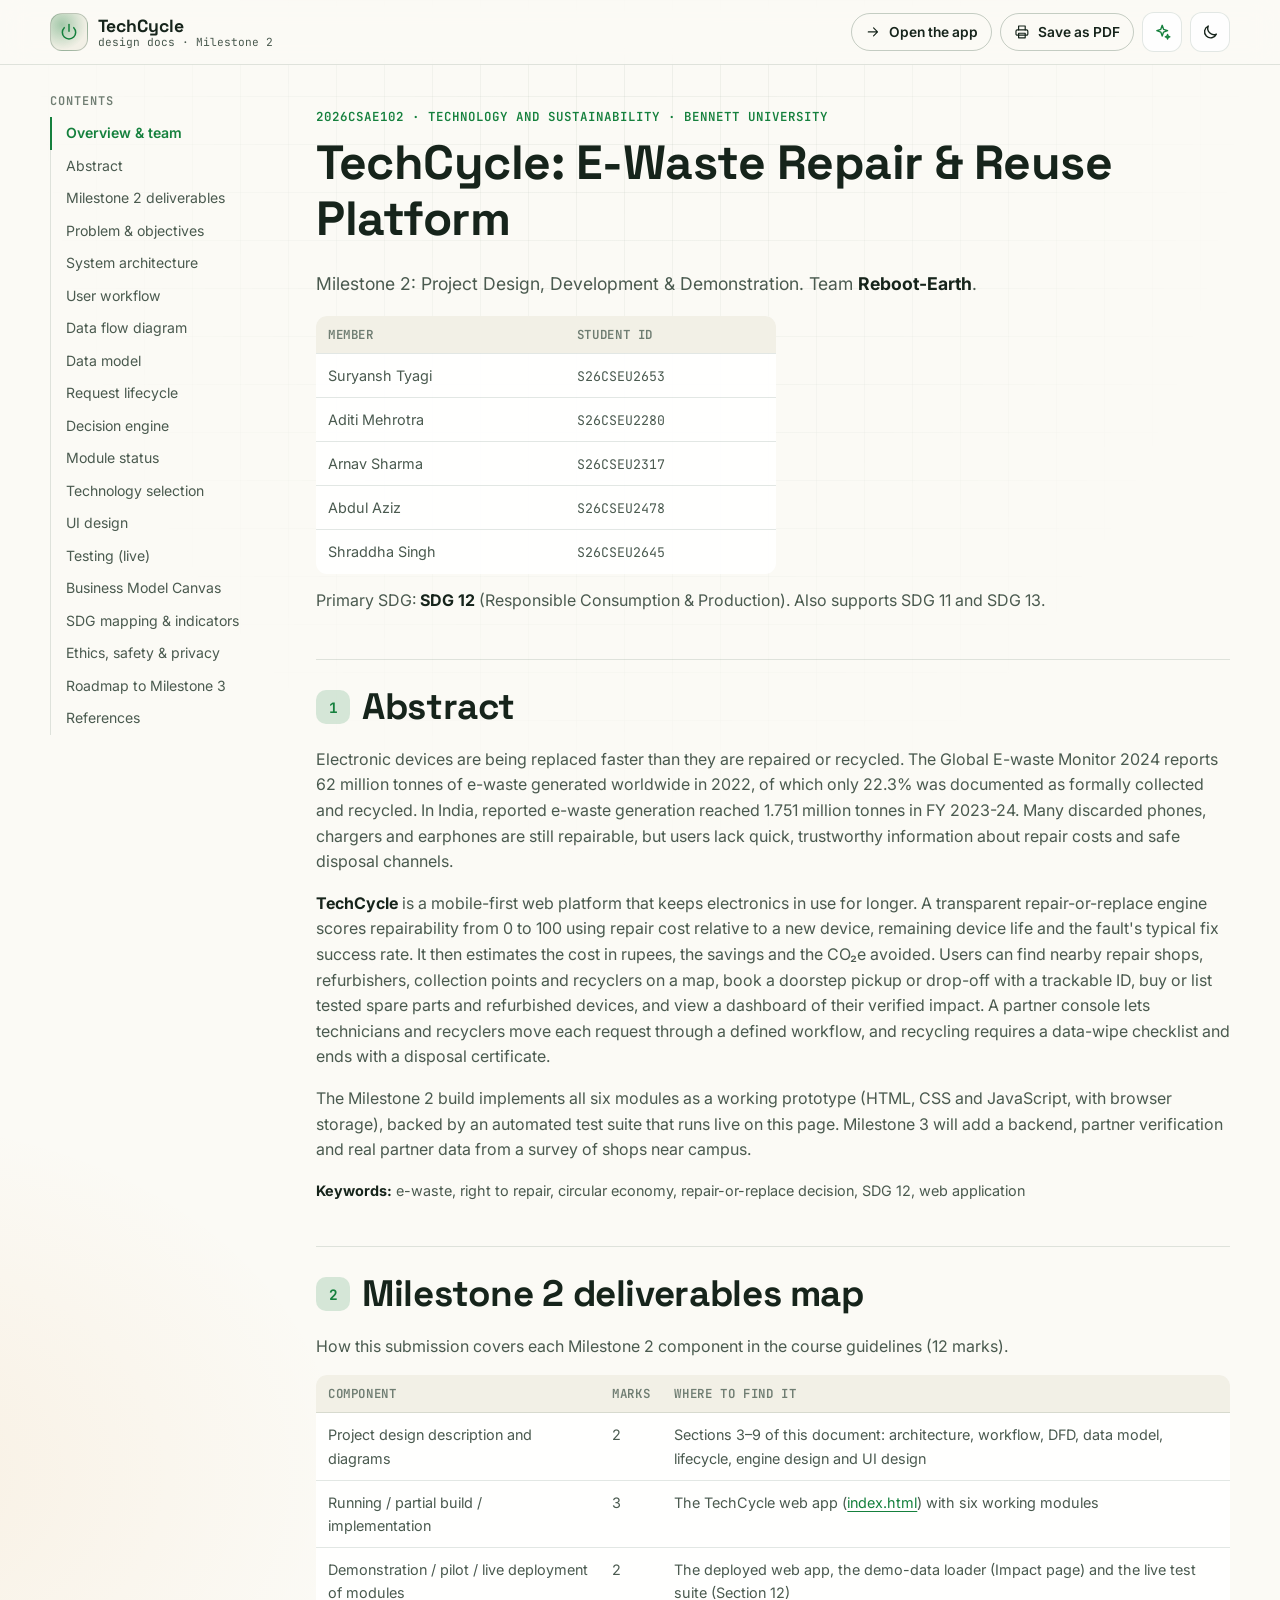
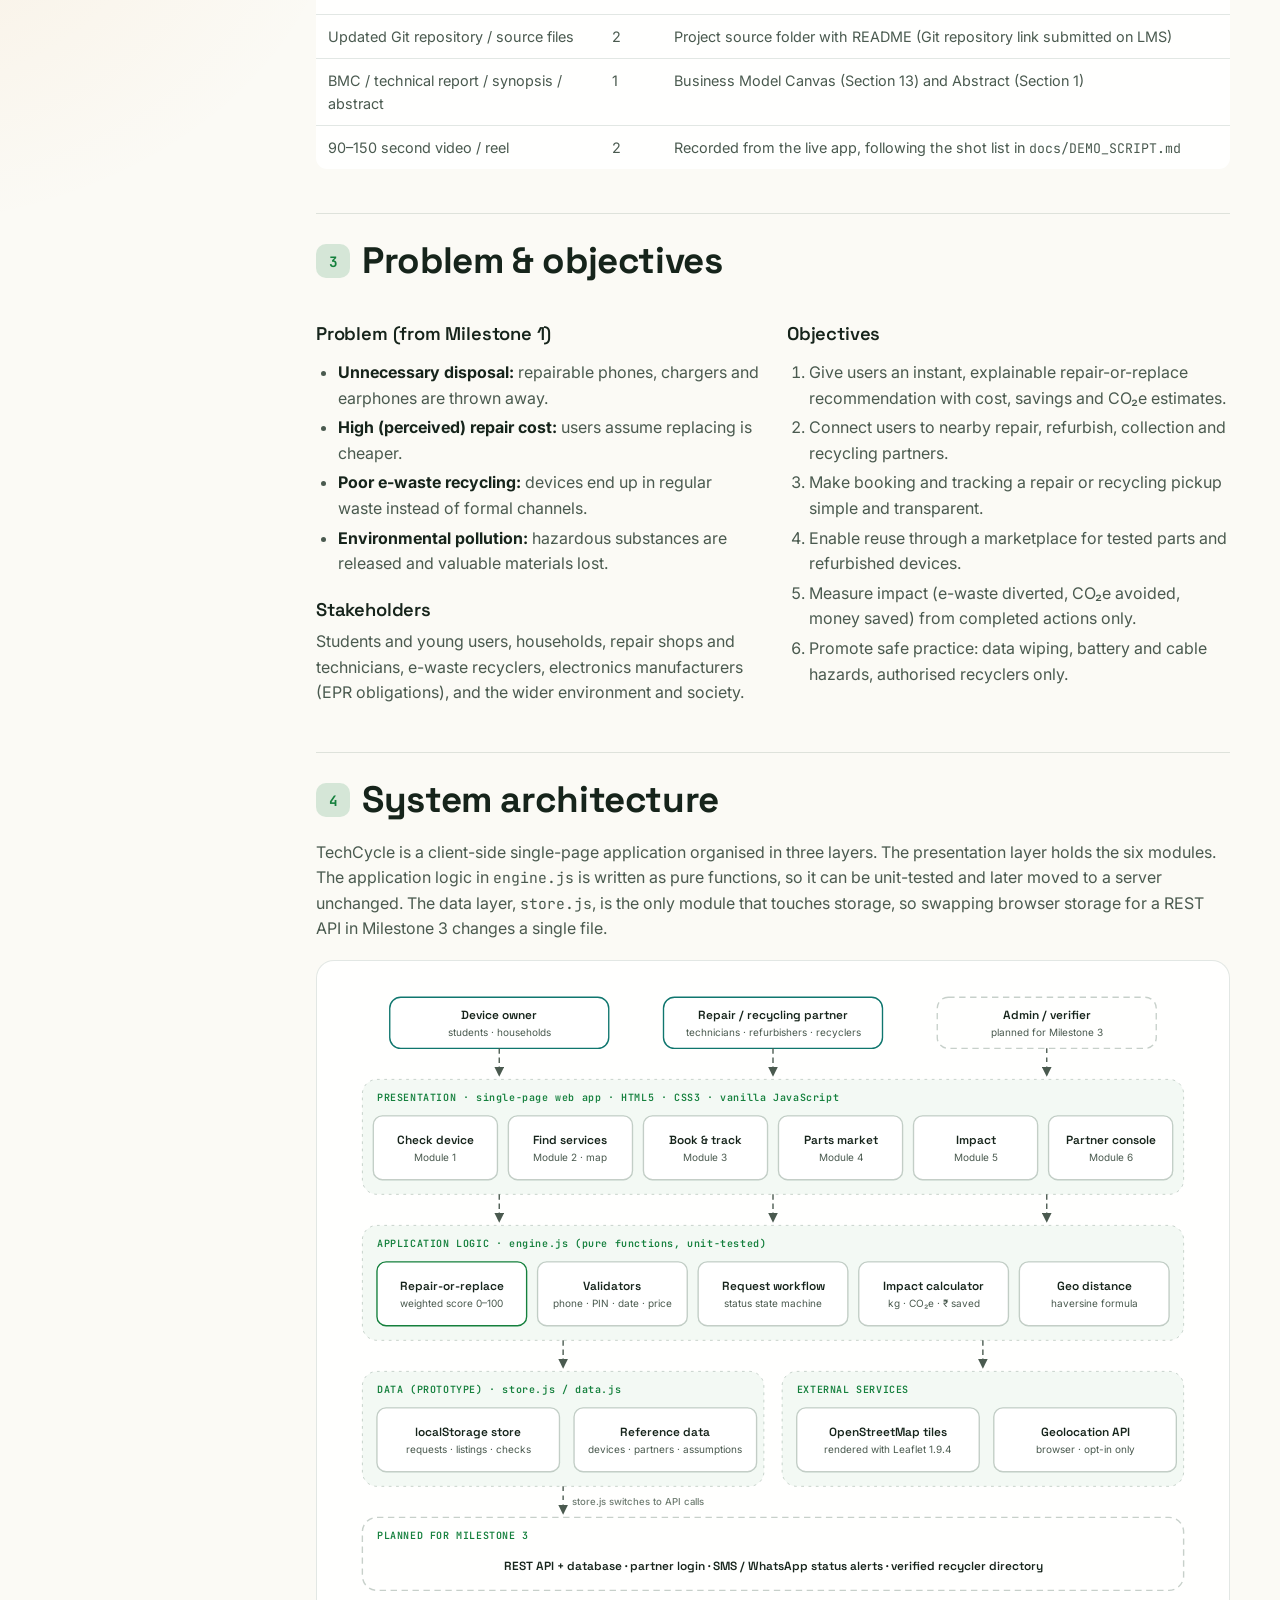
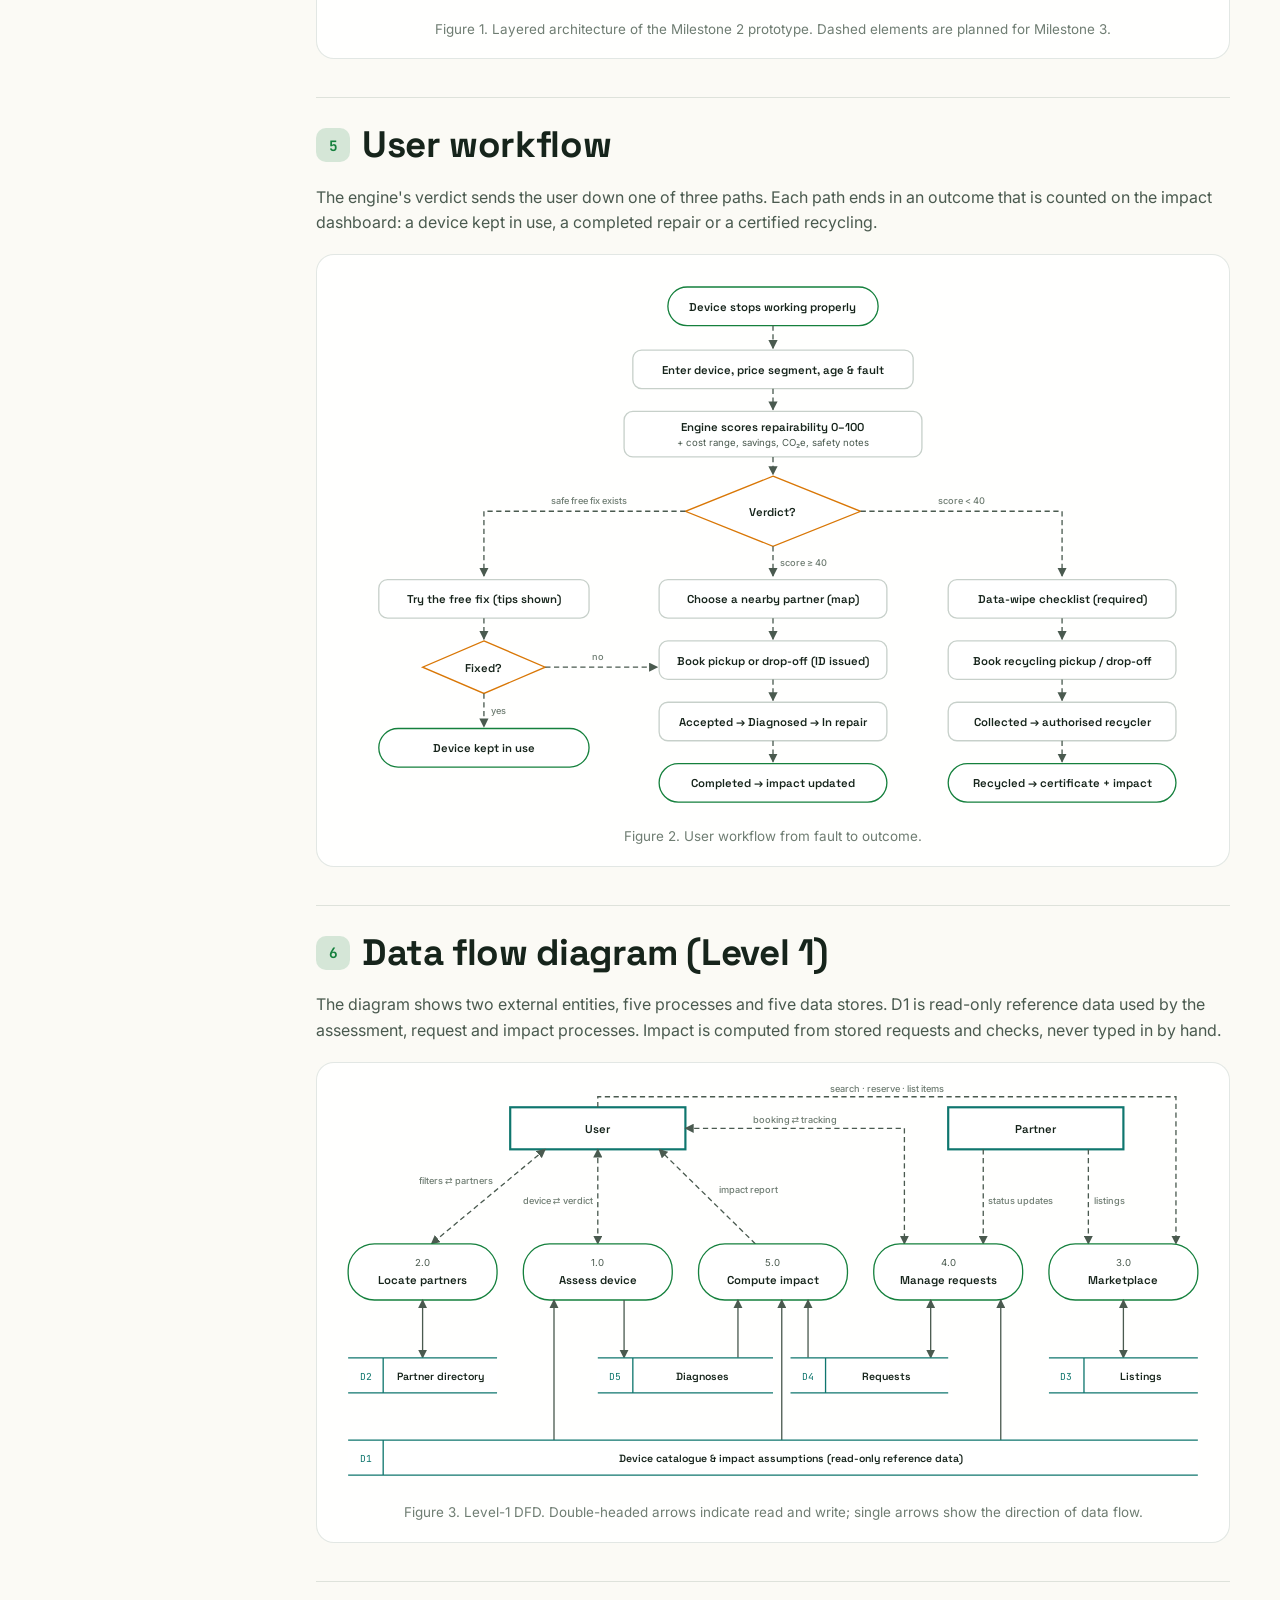
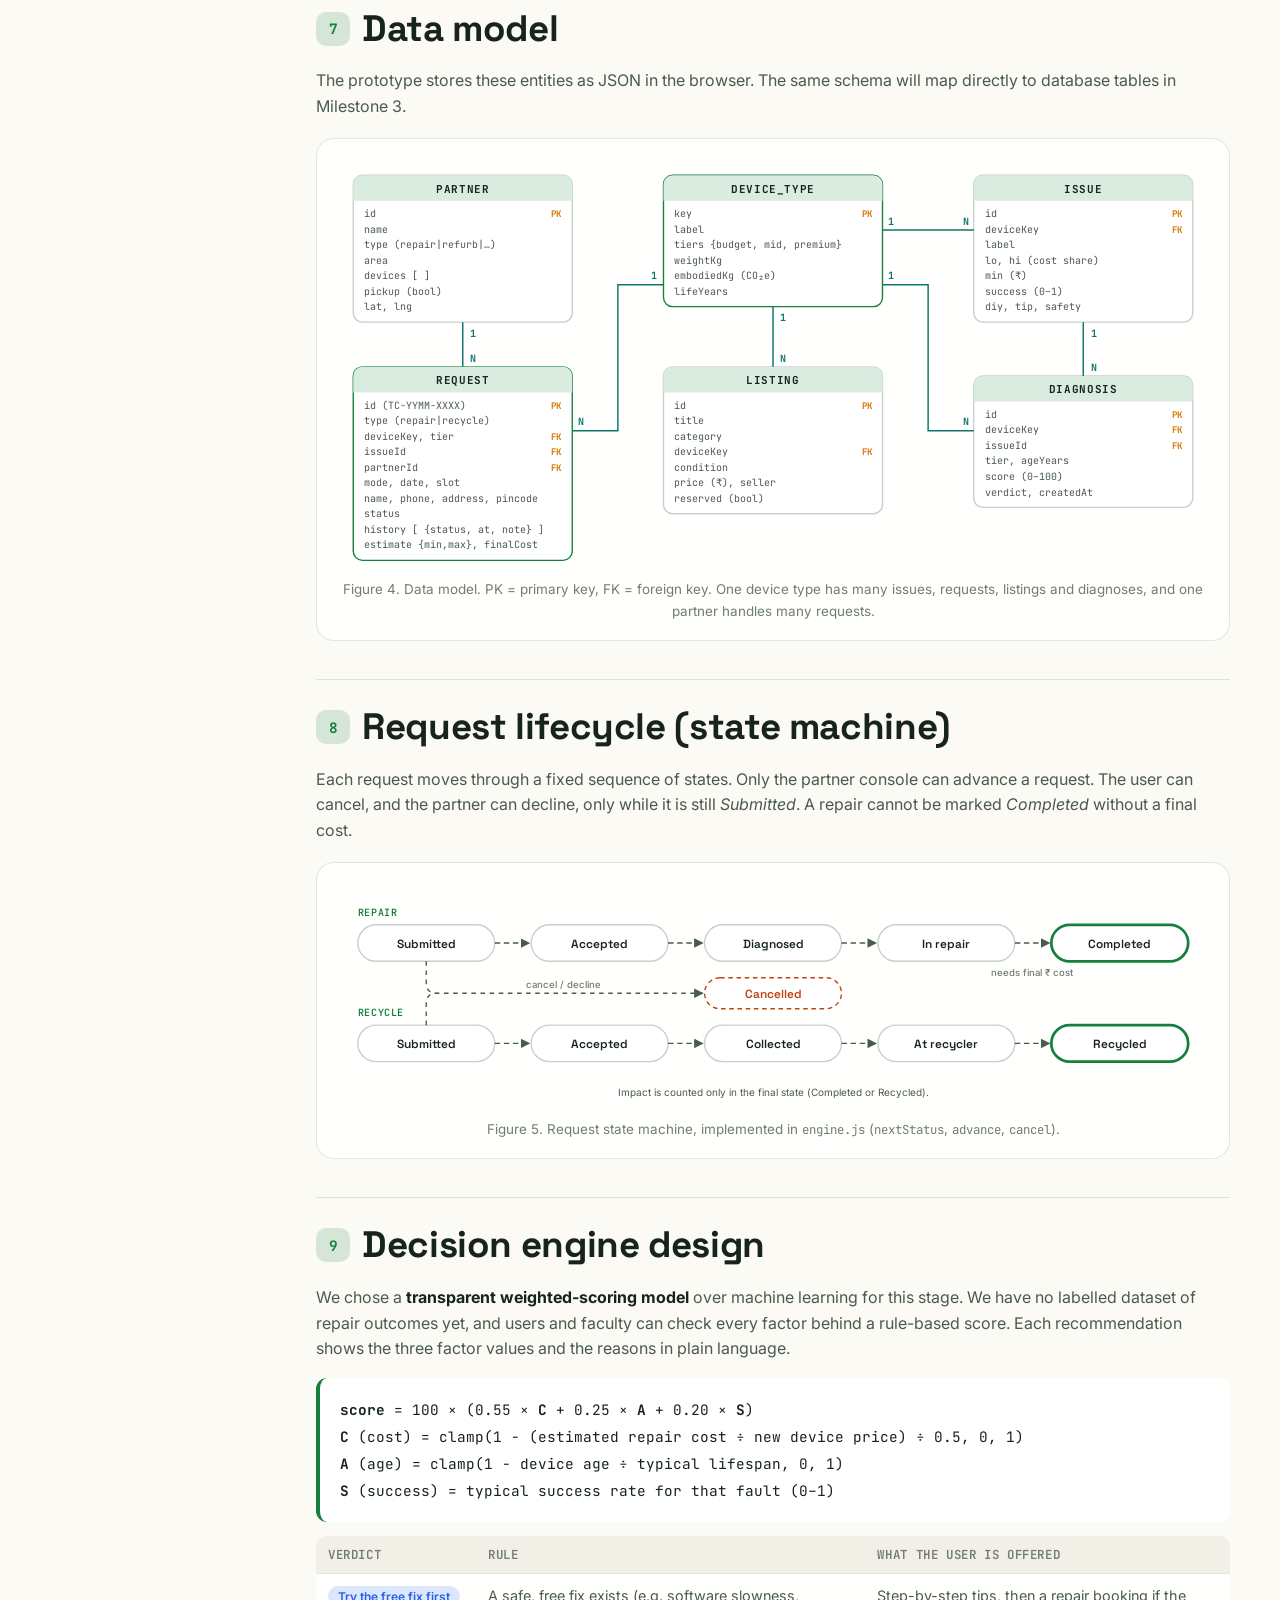
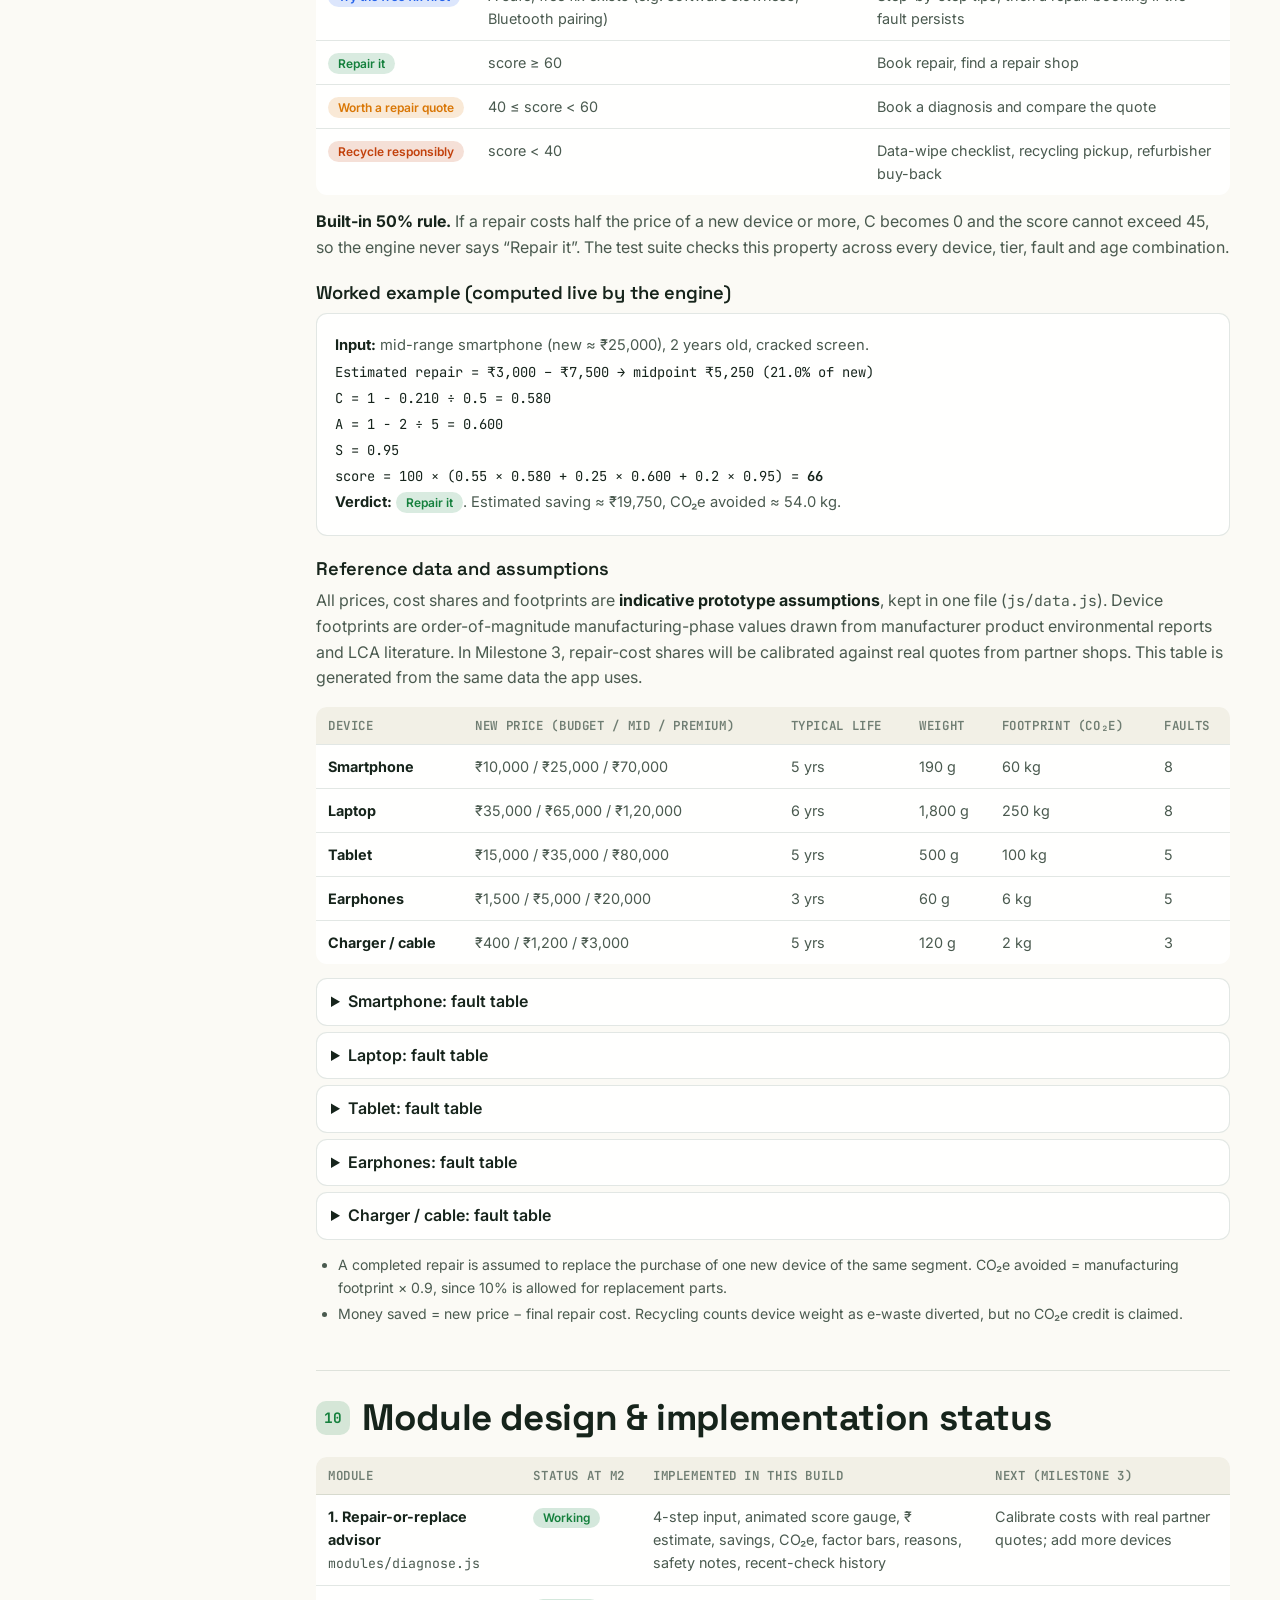
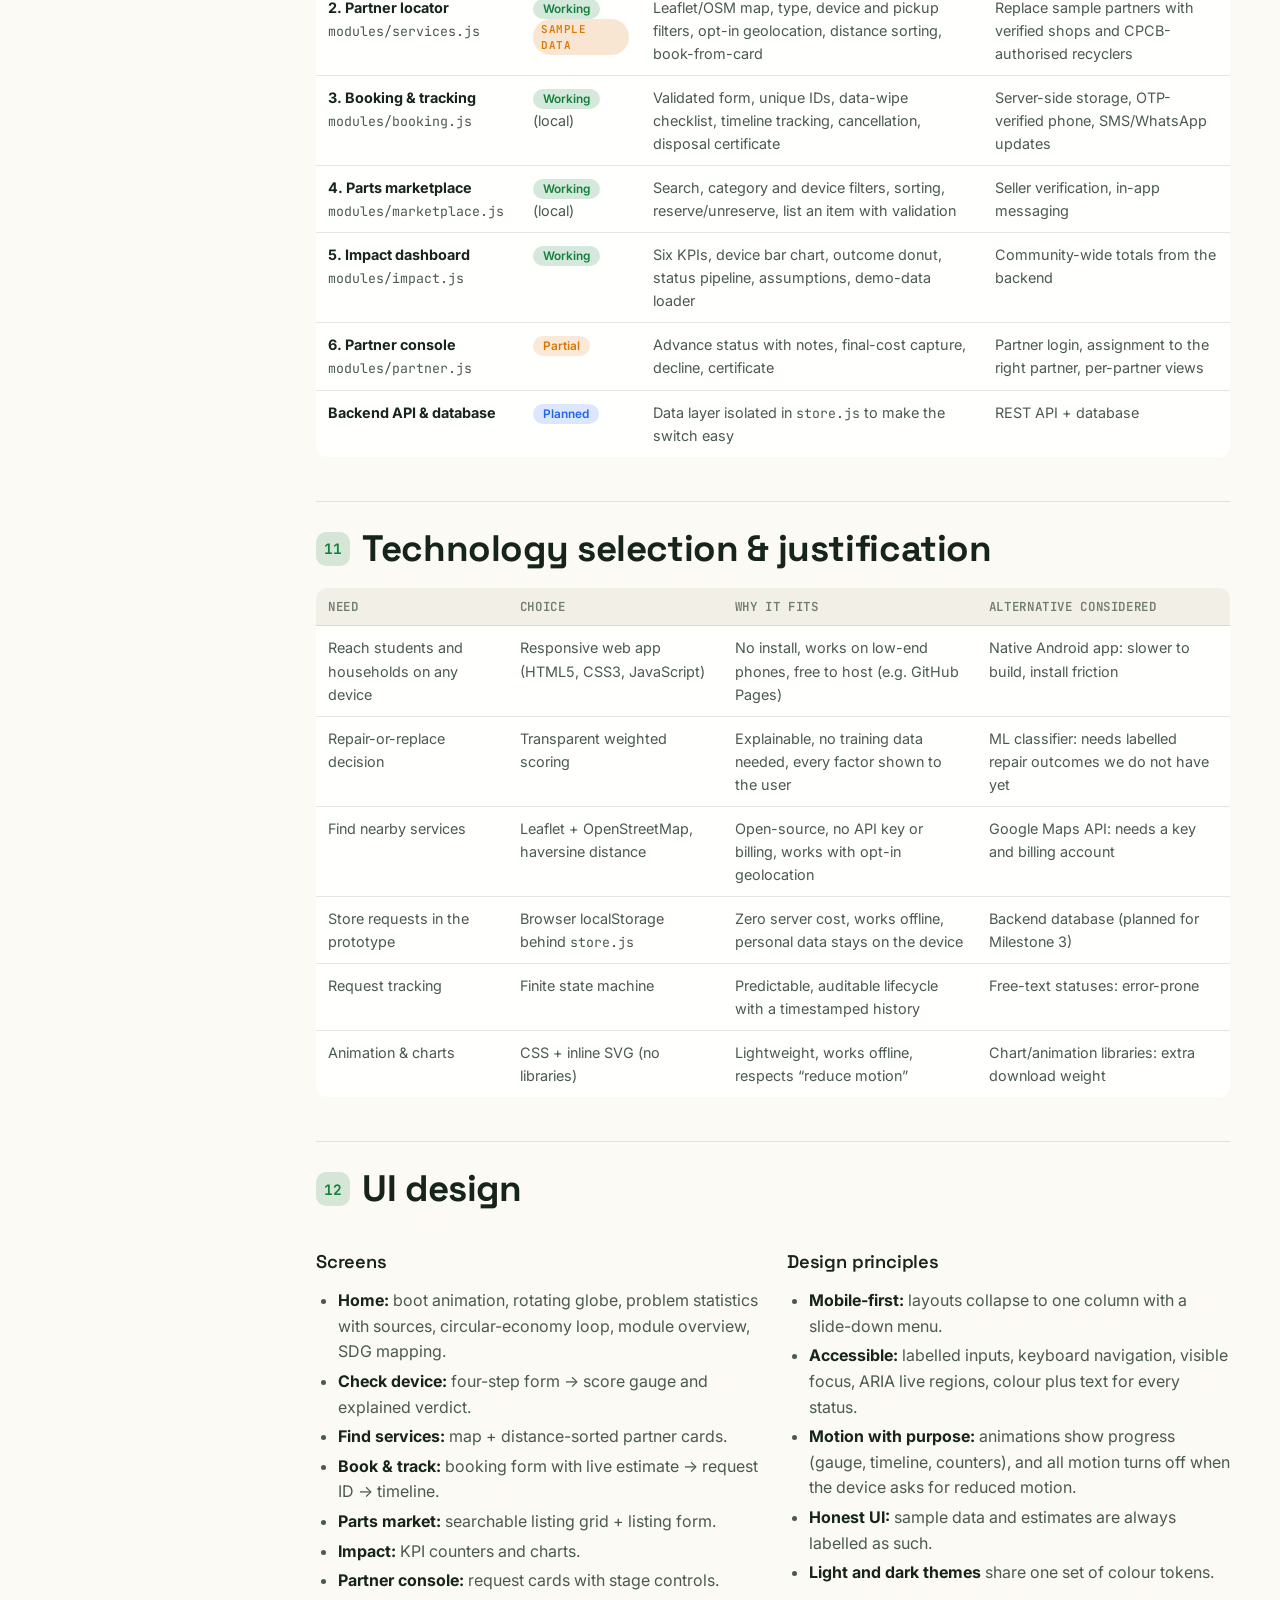
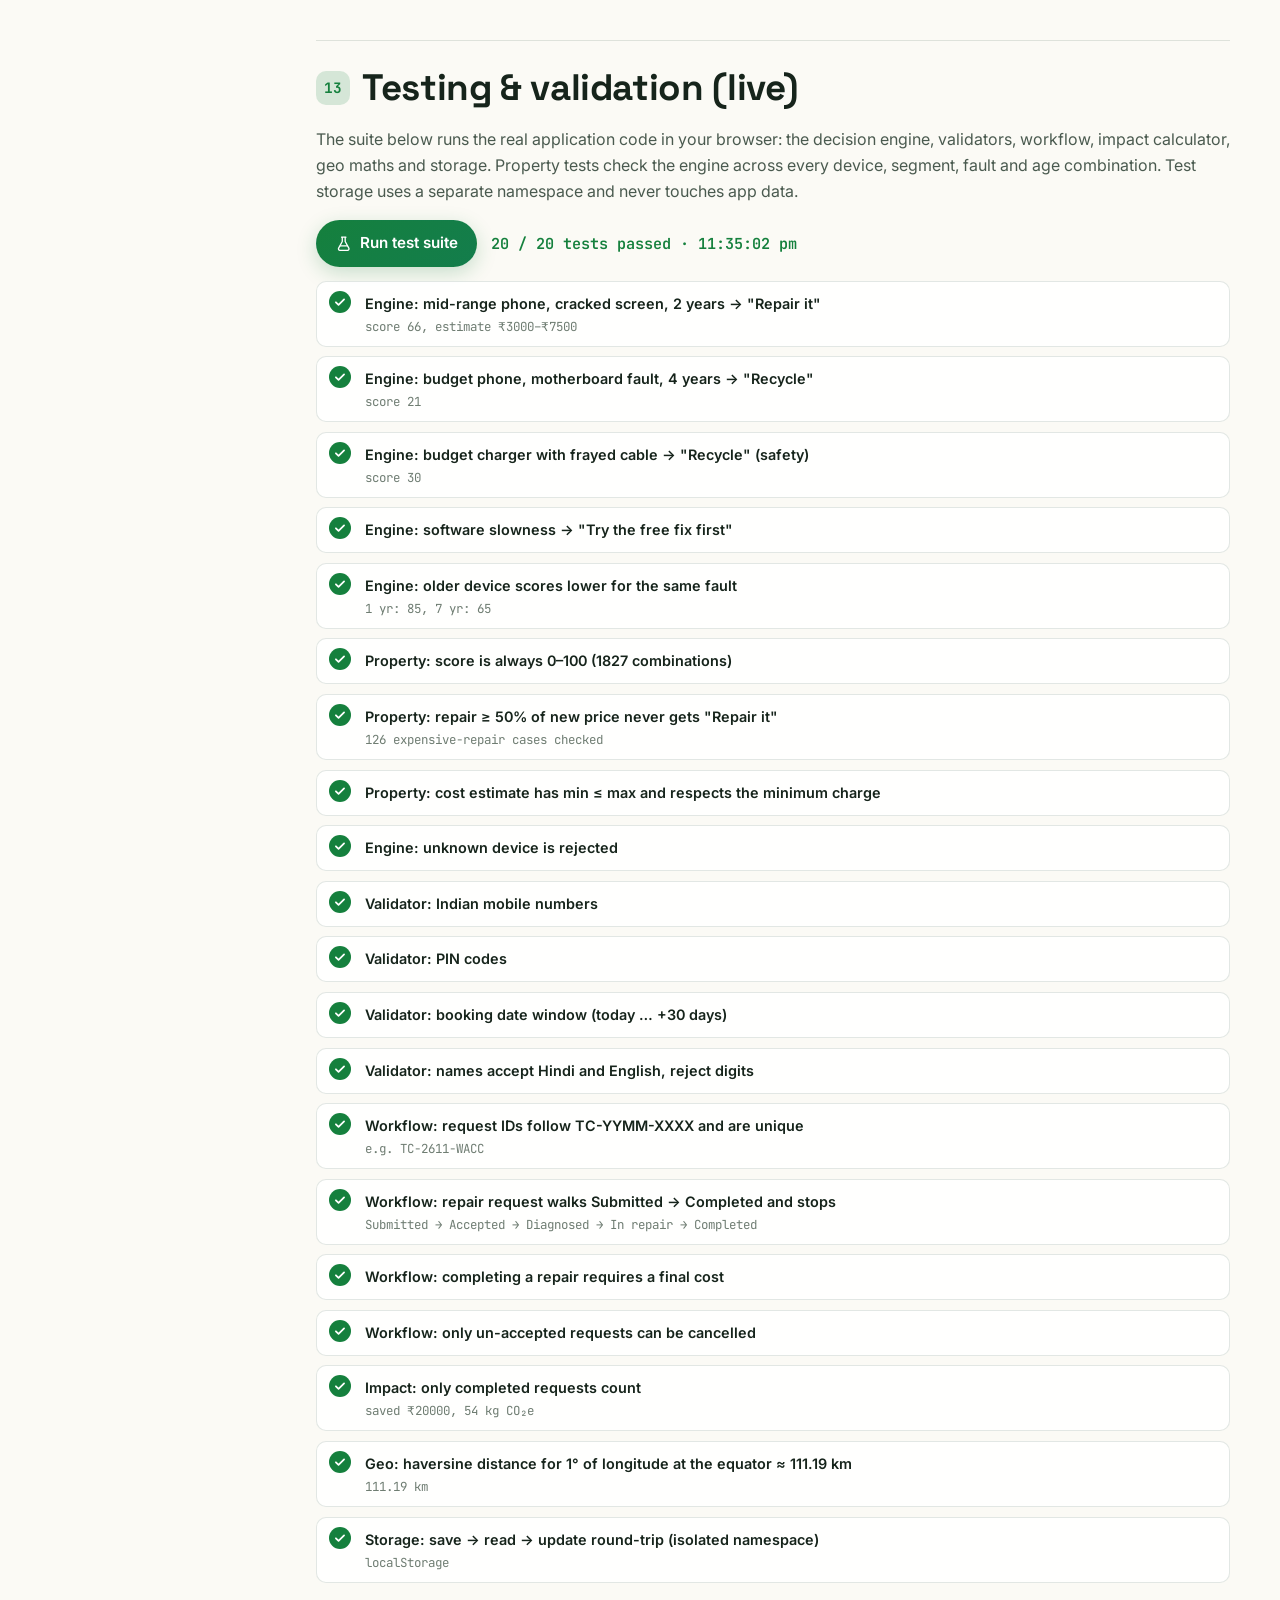
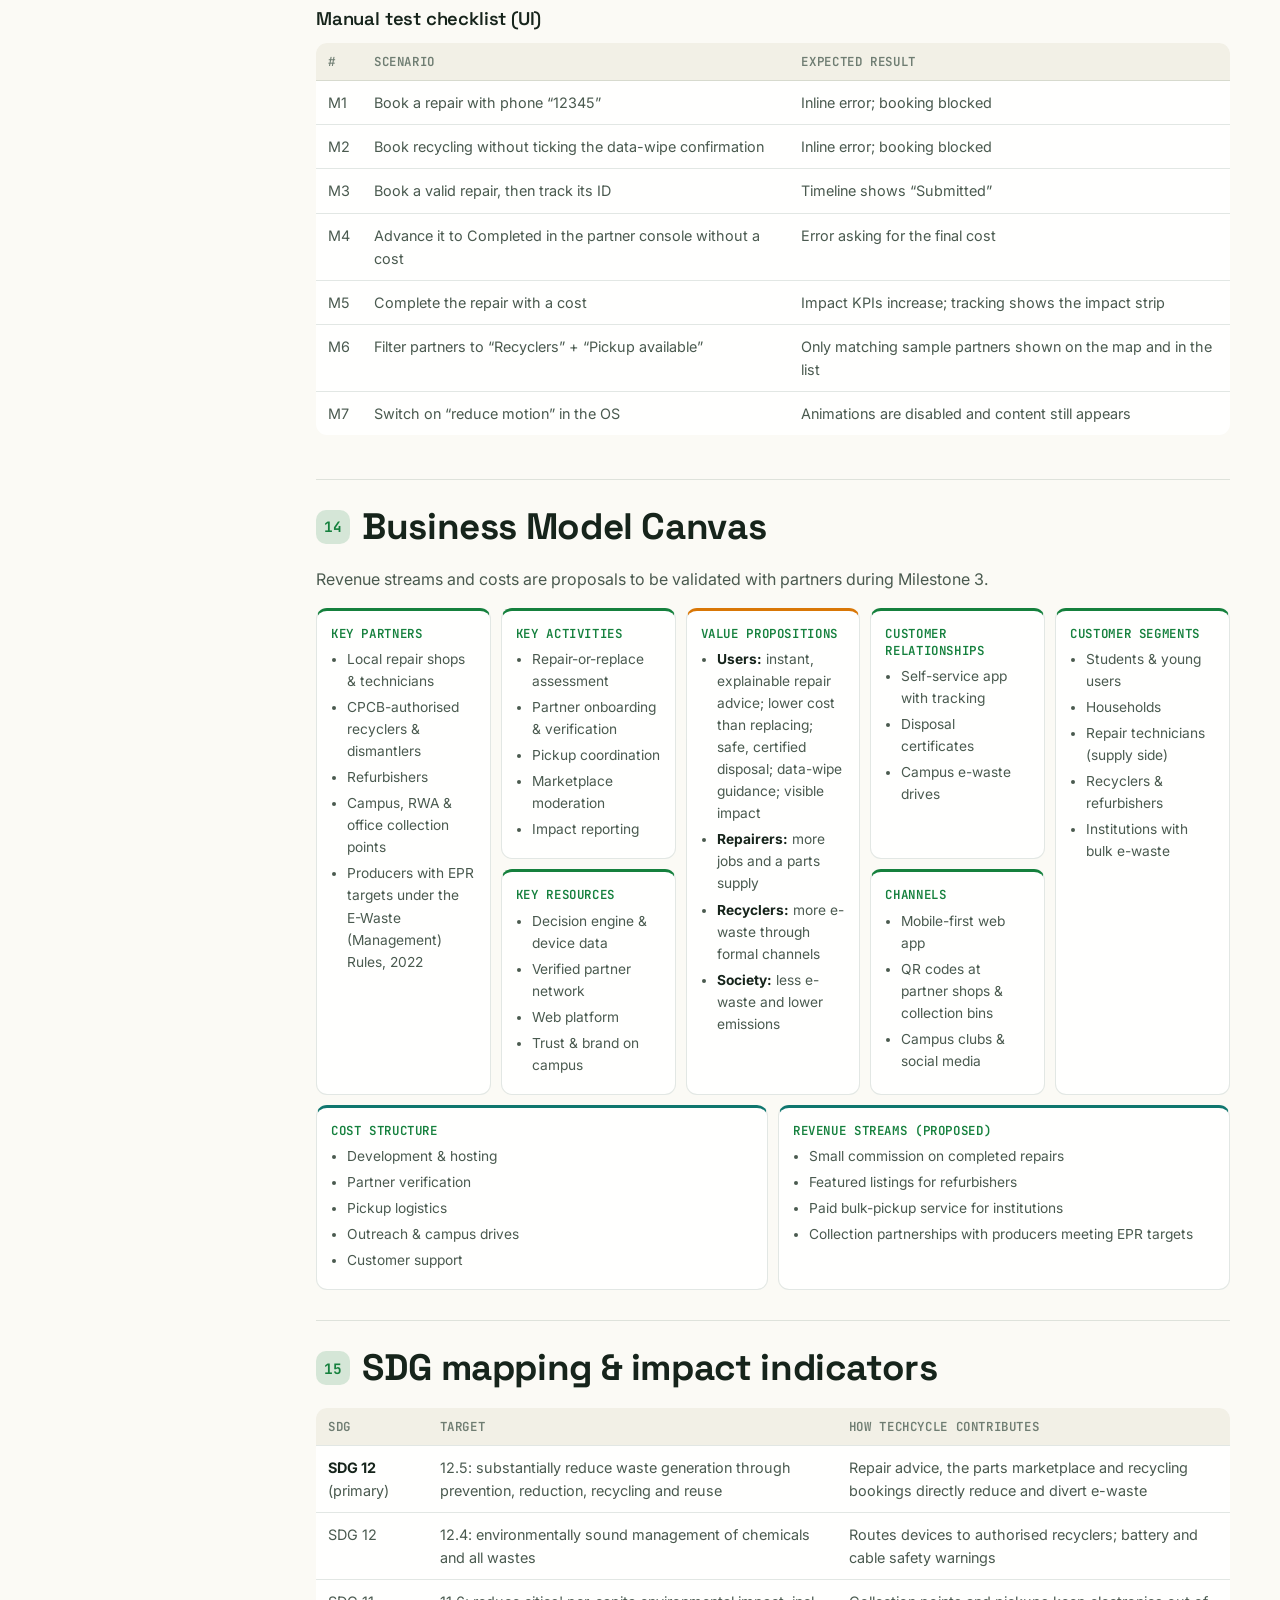
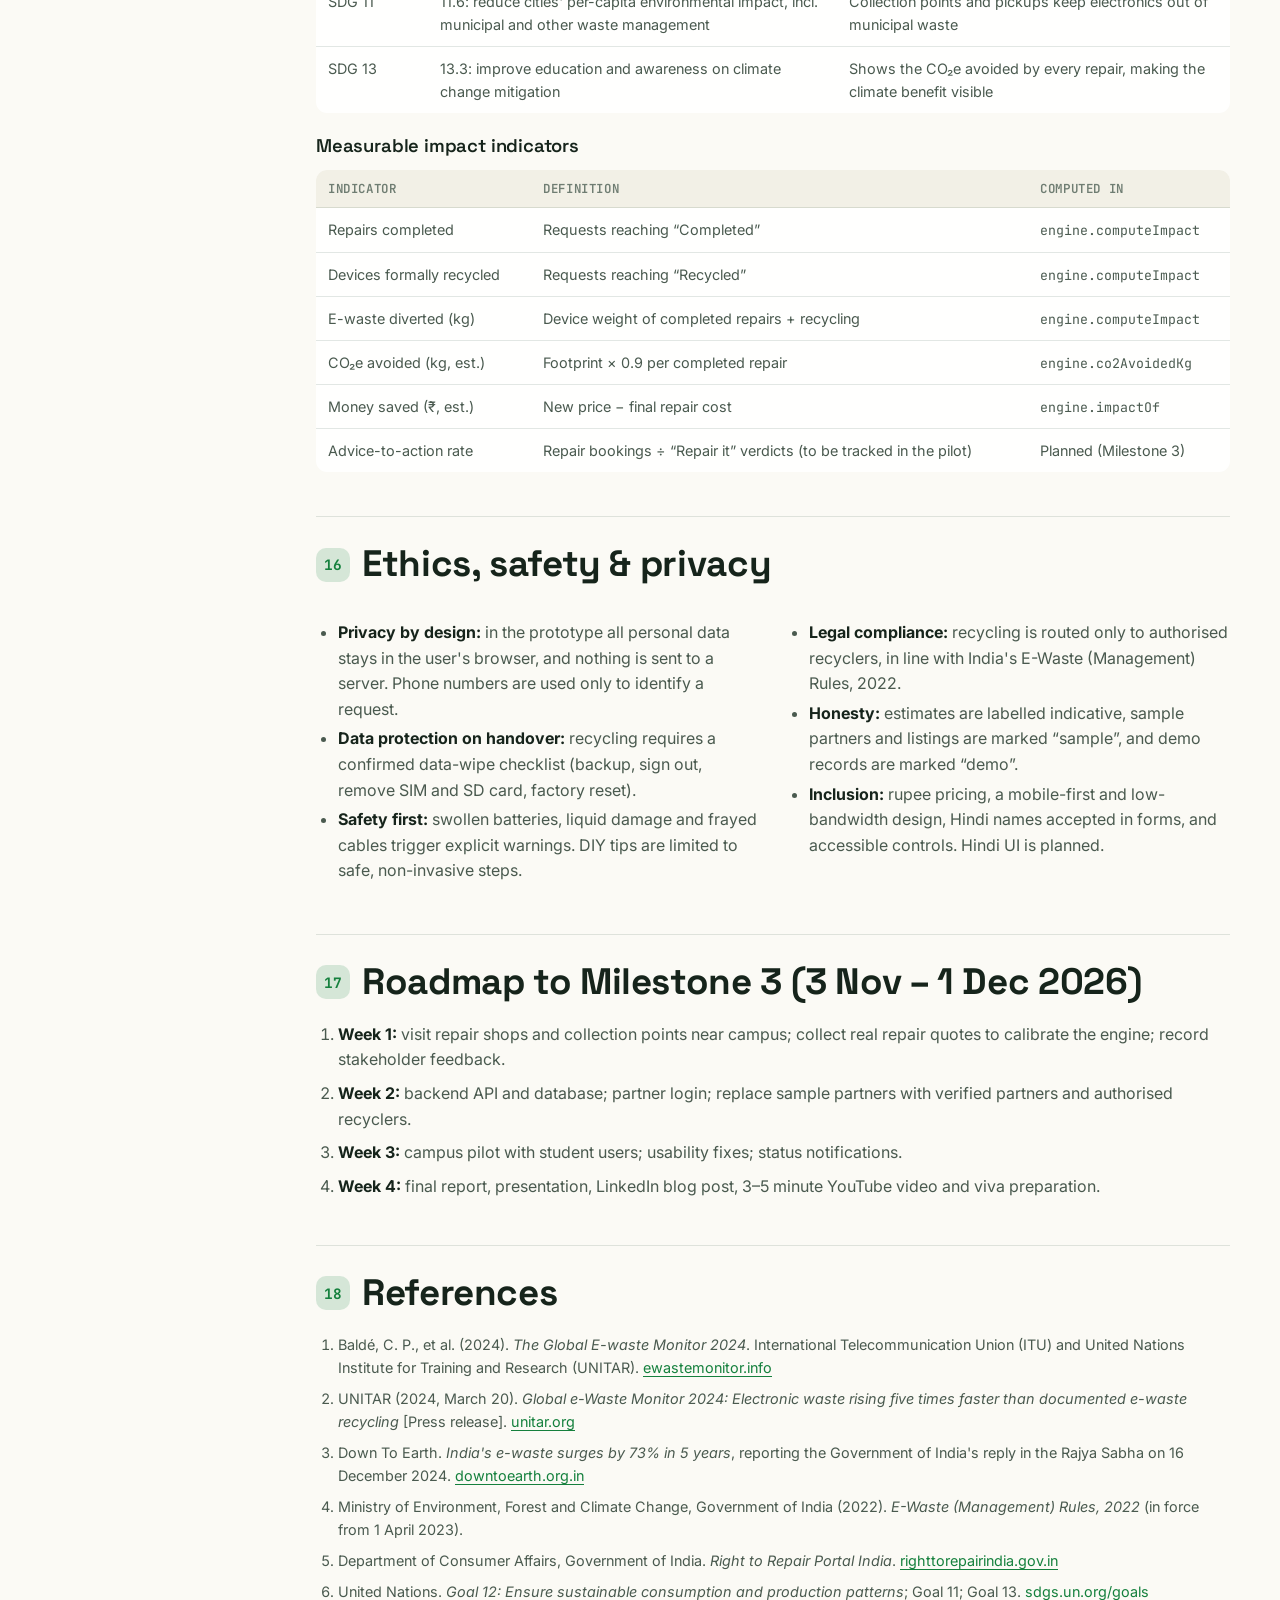
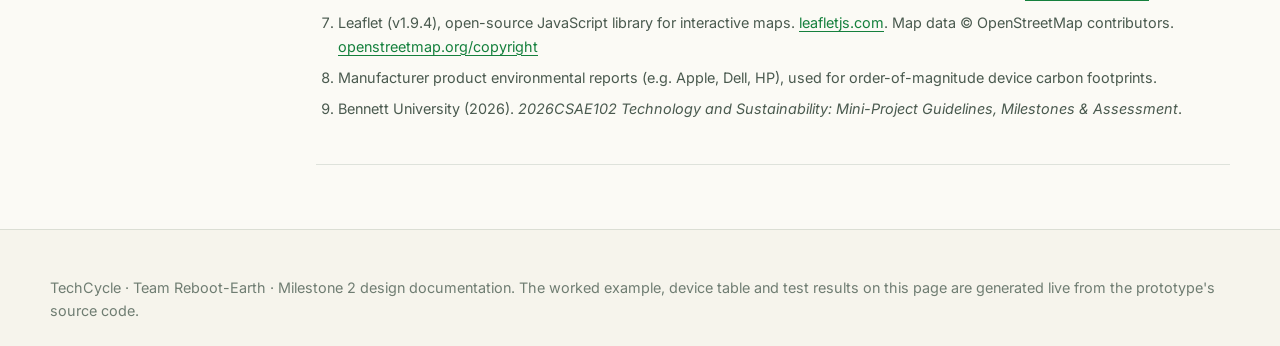
==== commit 8e7eaa11: "Version asset URLs so browsers fetch the updated files" ====
--- a/design.html
+++ b/design.html
@@ -10,8 +10,8 @@
   <link rel="preconnect" href="https://fonts.googleapis.com">
   <link rel="preconnect" href="https://fonts.gstatic.com" crossorigin>
   <link rel="stylesheet" href="https://fonts.googleapis.com/css2?family=Inter:wght@400;500;600;700&family=JetBrains+Mono:wght@400;600&family=Space+Grotesk:wght@500;600;700&display=swap">
-  <link rel="stylesheet" href="css/styles.css">
-  <link rel="stylesheet" href="css/design.css">
+  <link rel="stylesheet" href="css/styles.css?v=3">
+  <link rel="stylesheet" href="css/design.css?v=3">
   <script>
     (function () {
       var d = document.documentElement;
@@ -602,11 +602,11 @@
     <p class="wrap fine">TechCycle · Team Reboot-Earth · Milestone 2 design documentation. The worked example, device table and test results on this page are generated live from the prototype's source code.</p>
   </footer>
 
-  <script src="js/data.js" defer></script>
-  <script src="js/engine.js" defer></script>
-  <script src="js/store.js" defer></script>
-  <script src="js/ui.js" defer></script>
-  <script src="js/tests.js" defer></script>
-  <script src="js/design.js" defer></script>
+  <script src="js/data.js?v=3" defer></script>
+  <script src="js/engine.js?v=3" defer></script>
+  <script src="js/store.js?v=3" defer></script>
+  <script src="js/ui.js?v=3" defer></script>
+  <script src="js/tests.js?v=3" defer></script>
+  <script src="js/design.js?v=3" defer></script>
 </body>
 </html>
--- a/css/styles.css
+++ b/css/styles.css
@@ -80,6 +80,7 @@
     var(--bg);
   min-height: 100vh;
   overflow-x: hidden;
+  overflow-x: clip; /* hides sideways overflow without making body a scroll container (keeps momentum scrolling) */
 }
 .bg-grid {
   position: fixed; inset: 0; z-index: -1; pointer-events: none;
@@ -116,10 +117,8 @@
   color: var(--accent-text); margin-bottom: 12px;
 }
 .grad-text {
-  background: linear-gradient(90deg, var(--accent), var(--accent-2), var(--accent));
-  background-size: 200% auto;
+  background: linear-gradient(90deg, var(--accent), var(--accent-2));
   -webkit-background-clip: text; background-clip: text; color: transparent;
-  animation: shine 6s linear infinite;
 }
 .ic { width: 1.15em; height: 1.15em; fill: none; stroke: currentColor; stroke-width: 1.8; stroke-linecap: round; stroke-linejoin: round; flex: none; vertical-align: -0.18em; }
 
@@ -176,7 +175,12 @@
   border: 1px solid var(--line-strong); color: var(--accent);
 }
 .brand-mark .ic { width: 20px; height: 20px; }
-.powered .topbar .brand-mark { animation: powerPulse 3s ease-in-out infinite; }
+/* Glows and pulses below animate only opacity/transform of a pseudo-element, so they never repaint the page. */
+.brand-mark { position: relative; }
+.powered .topbar .brand-mark::after {
+  content: ''; position: absolute; inset: -3px; border-radius: 14px; pointer-events: none;
+  box-shadow: 0 0 14px 2px var(--glow); opacity: 0; animation: glowFade 3s ease-in-out infinite;
+}
 .brand-text { display: flex; flex-direction: column; line-height: 1.05; }
 .brand-text b { font: 700 1.1rem var(--font-head); }
 .brand-text small { font-size: 0.7rem; color: var(--muted); font-family: var(--font-mono); }
@@ -239,19 +243,26 @@
 .hero-points { list-style: none; padding: 0; margin: 22px 0 0; display: grid; gap: 8px; color: var(--muted); }
 .hero-points li { display: flex; gap: 10px; align-items: center; }
 .hero-points .ic { color: var(--accent); }
-.live-dot { width: 8px; height: 8px; border-radius: 50%; background: var(--accent); box-shadow: 0 0 0 0 var(--glow); animation: livePulse 2s infinite; }
+.live-dot { position: relative; width: 8px; height: 8px; border-radius: 50%; background: var(--accent); }
+.live-dot::after, .tl-step.current .tl-dot::before, .me-marker span::after {
+  content: ''; position: absolute; inset: 0; border-radius: 50%; background: var(--accent); pointer-events: none;
+  animation: ring 2s ease-out infinite;
+}
 
 .hero-art { display: grid; place-items: center; }
 .globe-stage { --stage: min(440px, 82vw); position: relative; width: var(--stage); height: var(--stage); }
 .halo { position: absolute; inset: 14%; border-radius: 50%; background: radial-gradient(circle, var(--glow), transparent 68%); filter: blur(18px); animation: breathe 5s ease-in-out infinite; }
 .globe {
-  position: absolute; inset: 15%; width: 70%; height: 70%;
+  position: absolute; inset: 15%; border-radius: 50%; overflow: hidden; isolation: isolate;
+  background: radial-gradient(circle at 38% 34%, #2bb5a5 0%, #0f5d5c 55%, #062a2b 100%);
   filter: grayscale(1) brightness(0.55); transition: filter 1.6s ease, transform 1.6s var(--ease);
   transform: scale(0.94);
 }
 .powered .globe { filter: none; transform: scale(1); }
+/* Two identical land tiles side by side; sliding by half the strip loops seamlessly (GPU transform). */
+.globe-land { position: absolute; top: 0; left: 0; width: 200%; max-width: none; height: 100%; display: block; animation: drift 28s linear infinite; }
 .globe-land path { fill: #43d68c; opacity: 0.92; }
-.globe-land { animation: drift 28s linear infinite; }
+.globe-overlay { position: absolute; inset: 0; width: 100%; height: 100%; display: block; }
 .globe-grid path, .globe-grid ellipse { fill: none; stroke: rgba(255, 255, 255, 0.16); stroke-width: 0.6; }
 .globe-rim { fill: none; stroke: rgba(160, 255, 210, 0.5); stroke-width: 1; }
 .orbit { position: absolute; border-radius: 50%; border: 1px dashed var(--line-strong); animation: spin 42s linear infinite; }
@@ -294,11 +305,28 @@
 .pain p { color: var(--muted); font-size: 0.92rem; margin: 0; }
 
 .loop-section { display: grid; grid-template-columns: 0.9fr 1.1fr; gap: 36px; align-items: center; }
-.loop { width: min(380px, 100%); display: block; margin-inline: auto; overflow: visible; }
+.loop { position: relative; width: 100%; display: block; overflow: visible; }
 .loop-track { fill: none; stroke: var(--line-strong); stroke-width: 2; }
-.loop-flow { fill: none; stroke: url(#loopGrad); stroke-width: 3; stroke-dasharray: 14 18; stroke-linecap: round; animation: dashFlow 2.4s linear infinite; opacity: 0.85; }
-.loop-dot { fill: var(--warn); filter: drop-shadow(0 0 8px var(--accent)); }
-.loop-node circle { fill: var(--panel-solid); stroke: var(--line-strong); stroke-width: 2; animation: nodePulse 8s infinite; }
+.loop-wrap { position: relative; width: min(380px, 100%); margin-inline: auto; }
+/* A glowing "comet" travelling round the ring: one rotating layer, so it stays on the GPU. */
+.loop-comet {
+  position: absolute; inset: 12.5%; border-radius: 50%;
+  background: conic-gradient(from 0deg, transparent 0deg 250deg, color-mix(in srgb, var(--accent) 60%, transparent) 330deg, var(--warn) 360deg);
+  -webkit-mask: radial-gradient(farthest-side, transparent calc(100% - 5px), #000 calc(100% - 4px));
+  mask: radial-gradient(farthest-side, transparent calc(100% - 5px), #000 calc(100% - 4px));
+  animation: spin 8s linear infinite; will-change: transform;
+}
+.loop-node circle { fill: var(--panel-solid); stroke: var(--line-strong); stroke-width: 2; }
+/* Node highlights: HTML rings over the SVG nodes that fade in as the comet passes (opacity only = GPU). */
+.loop-hl {
+  position: absolute; width: 18.75%; aspect-ratio: 1; border-radius: 50%; pointer-events: none;
+  border: 2px solid var(--accent); background: color-mix(in srgb, var(--accent) 14%, transparent);
+  transform: translate(-50%, -50%); opacity: 0; animation: nodeGlow 8s linear infinite;
+}
+.loop-hl.h1 { left: 50%; top: 12.5%; }
+.loop-hl.h2 { left: 87.5%; top: 50%; animation-delay: 2s; }
+.loop-hl.h3 { left: 50%; top: 87.5%; animation-delay: 4s; }
+.loop-hl.h4 { left: 12.5%; top: 50%; animation-delay: 6s; }
 .loop-node text { fill: var(--text); font: 600 12px var(--font-head); text-anchor: middle; }
 .loop-node.n2 circle { animation-delay: 2s; }
 .loop-node.n3 circle { animation-delay: 4s; }
@@ -398,7 +426,7 @@
 .scanning { text-align: center; padding: 60px 10px; color: var(--muted); }
 .scan-device { position: relative; width: 90px; height: 120px; margin: 0 auto 16px; border-radius: 16px; border: 1px solid var(--line-strong); display: grid; place-items: center; color: var(--accent); overflow: hidden; background: var(--panel-solid); }
 .scan-device .ic { width: 48px; height: 48px; }
-.scan-line { position: absolute; left: 0; right: 0; height: 3px; background: var(--accent); box-shadow: 0 0 14px 4px var(--glow); animation: scan 0.75s ease-in-out infinite alternate; }
+.scan-line { position: absolute; left: 0; right: 0; top: 8%; height: 3px; background: var(--accent); box-shadow: 0 0 14px 4px var(--glow); animation: scan 0.75s ease-in-out infinite alternate; }
 .result { animation: viewIn 0.5s var(--ease); }
 .gauge-wrap { position: relative; width: 240px; margin: 0 auto; }
 .gauge { width: 100%; display: block; overflow: visible; }
@@ -498,7 +526,8 @@
 .svc-meta > span { display: inline-flex; gap: 5px; align-items: center; }
 .dev-icons { gap: 3px !important; color: var(--accent); }
 .svc-actions { display: flex; gap: 8px; flex-wrap: wrap; }
-.me-marker span { display: block; width: 18px; height: 18px; border-radius: 50%; background: #22b8cf; border: 3px solid #fff; box-shadow: 0 0 0 0 rgba(34, 184, 207, 0.6); animation: mePulse 1.8s infinite; }
+.me-marker span { position: relative; display: block; width: 18px; height: 18px; border-radius: 50%; background: #0d9488; border: 3px solid #fff; }
+.me-marker span::after { background: #0d9488; }
 .leaflet-container { font-family: var(--font-body); }
 .leaflet-popup-content { font-size: 0.85rem; }
 
@@ -546,7 +575,8 @@
 .tl-dot { width: 32px; height: 32px; border-radius: 50%; display: grid; place-items: center; background: var(--panel-solid); border: 2px solid var(--line-strong); color: var(--accent-ink); }
 .tl-dot .ic { width: 16px; height: 16px; stroke-width: 3; }
 .tl-step.done .tl-dot { background: var(--accent); border-color: var(--accent); }
-.tl-step.current .tl-dot { border-color: var(--accent); background: var(--panel-solid); box-shadow: 0 0 0 0 var(--glow); animation: livePulse 1.6s infinite; }
+.tl-step.current .tl-dot { position: relative; border-color: var(--accent); background: var(--panel-solid); }
+.tl-step.current .tl-dot::before { inset: -2px; opacity: 0.5; }
 .tl-step.current .tl-dot::after { content: ''; width: 10px; height: 10px; border-radius: 50%; background: var(--accent); }
 .tl-step.off { opacity: 0.4; }
 .tl-step b { font-size: 0.84rem; }
@@ -685,28 +715,27 @@
 /* ---------- Keyframes ---------- */
 @keyframes spin { to { transform: rotate(360deg); } }
 @keyframes spinRev { to { transform: rotate(-360deg); } }
-@keyframes drift { to { transform: translateX(-160px); } }
+@keyframes drift { to { transform: translateX(-50%); } }
 @keyframes breathe { 0%, 100% { opacity: 0.6; transform: scale(0.96); } 50% { opacity: 1; transform: scale(1.04); } }
 @keyframes rise { 0% { opacity: 0; transform: translateY(0) scale(0.6); } 15% { opacity: 1; } 100% { opacity: 0; transform: translateY(-260px) scale(1.1); } }
 @keyframes shine { to { background-position: 200% center; } }
 @keyframes sheen { to { transform: translateX(120%); } }
 @keyframes grow { from { transform: scaleX(0); } to { transform: scaleX(1); } }
-@keyframes powerPulse { 0%, 100% { box-shadow: 0 0 0 0 var(--glow); } 50% { box-shadow: 0 0 0 6px transparent, 0 0 16px var(--glow); } }
+@keyframes glowFade { 0%, 100% { opacity: 0; } 50% { opacity: 1; } }
+@keyframes ring { 0% { transform: scale(1); opacity: 0.55; } 100% { transform: scale(2.6); opacity: 0; } }
+@keyframes nodeGlow { 0% { opacity: 0; } 2% { opacity: 1; } 14% { opacity: 1; } 26%, 100% { opacity: 0; } }
 @keyframes bootPulse { 0% { box-shadow: 0 0 0 0 rgba(62, 224, 143, 0.6); } 100% { box-shadow: 0 0 0 26px rgba(62, 224, 143, 0); } }
 @keyframes blink { 50% { opacity: 0; } }
 @keyframes viewIn { from { opacity: 0; transform: translateY(14px); } to { opacity: 1; transform: none; } }
 @keyframes listIn { from { opacity: 0; transform: translateY(12px) scale(0.98); } to { opacity: 1; transform: none; } }
 @keyframes wordIn { from { transform: translateY(60%) rotateX(-70deg); opacity: 0; } to { transform: none; opacity: 1; } }
-@keyframes livePulse { 0% { box-shadow: 0 0 0 0 var(--glow); } 70% { box-shadow: 0 0 0 10px transparent; } 100% { box-shadow: 0 0 0 0 transparent; } }
 @keyframes dashFlow { to { stroke-dashoffset: -64; } }
-@keyframes nodePulse { 0%, 14% { stroke: var(--accent); fill: color-mix(in srgb, var(--accent) 22%, var(--panel-solid)); } 26%, 100% { stroke: var(--line-strong); fill: var(--panel-solid); } }
 @keyframes nudge { to { transform: translateX(4px); } }
-@keyframes scan { from { top: 8%; } to { top: 90%; } }
+@keyframes scan { from { transform: translateY(0); } to { transform: translateY(98px); } }
 @keyframes pop { 0% { transform: scale(0.6); opacity: 0; } 70% { transform: scale(1.06); opacity: 1; } 100% { transform: scale(1); } }
 @keyframes popSpin { 0% { transform: scale(0) rotate(-120deg); } 70% { transform: scale(1.1) rotate(10deg); } 100% { transform: scale(1) rotate(0); } }
 @keyframes draw { to { stroke-dashoffset: 0; } }
 @keyframes shake { 20%, 60% { transform: translateX(-5px); } 40%, 80% { transform: translateX(5px); } }
-@keyframes mePulse { 0% { box-shadow: 0 0 0 0 rgba(34, 184, 207, 0.6); } 100% { box-shadow: 0 0 0 16px rgba(34, 184, 207, 0); } }
 @keyframes sway { 0%, 100% { transform: rotate(-8deg); } 50% { transform: rotate(8deg); } }
 @keyframes toastIn { from { opacity: 0; transform: translateY(16px) scale(0.96); } to { opacity: 1; transform: none; } }
 @keyframes toastOut { to { opacity: 0; transform: translateX(30px); } }
@@ -773,6 +802,27 @@
   .toolbar-right { width: 100%; }
 }
 
+/* ---------- Performance ----------
+ * Rotating layers get their own GPU layer; animations pause when their section is off-screen (app.js). */
+.orbit, .sat > span, .globe-land { will-change: transform; backface-visibility: hidden; }
+.anim-paused, .anim-paused * { animation-play-state: paused !important; }
+
+/* Phones & tablets: drop the effects that repaint every frame (blur, animated glows, fixed masked grid). */
+@media (max-width: 980px), (hover: none) {
+  .topbar { backdrop-filter: none; -webkit-backdrop-filter: none; background: var(--bg); }
+  .bg-grid { display: none; }
+  .halo { filter: none; animation: none; opacity: 0.8; }
+  .grad-text { animation: none; }
+  .powered .topbar .brand-mark, .live-dot { animation: none; }
+  .sat > span { box-shadow: 0 2px 8px rgba(0, 0, 0, 0.12); }
+  .spark { display: none; }
+  .loop-node circle { animation: none; } /* fill/stroke keyframes repaint the SVG every frame */
+  .gauge-val { filter: none; }
+  .modal-backdrop { backdrop-filter: none; }
+  .card, .stat, .module, .kpi, .mk-card, .svc-card, .pt-card { box-shadow: none; }
+  .reveal { transform: translateY(12px); transition-duration: 0.45s; }
+}
+
 /* ---------- Reduced motion ----------
  * data-motion follows the OS "reduce motion" setting by default; the header toggle overrides it. */
 [data-motion='reduced'] *, [data-motion='reduced'] *::before, [data-motion='reduced'] *::after {
--- a/css/design.css
+++ b/css/design.css
@@ -49,7 +49,11 @@
 .dg .lbl { fill: var(--accent-text); font: 600 11px var(--font-mono); letter-spacing: 0.06em; }
 .dg .arrow { stroke: var(--muted); stroke-width: 1.5; fill: none; }
 .dg .arrow.planned { stroke-dasharray: 5 5; }
-.dg .flow { stroke-dasharray: 6 4; animation: dashFlow 2.2s linear infinite; }
+.dg .flow { stroke-dasharray: 6 4; }
+/* Flowing arrows repaint the whole diagram each frame, so only animate them on desktop with a mouse. */
+@media (hover: hover) and (pointer: fine) and (min-width: 981px) {
+  .dg .flow { animation: dashFlow 2.2s linear infinite; }
+}
 .dg .arrowhead { fill: var(--muted); }
 .dg .flowlbl { fill: var(--faint); font: 500 10.5px var(--font-body); }
 .dg .store rect { fill: var(--panel-solid); stroke: none; }
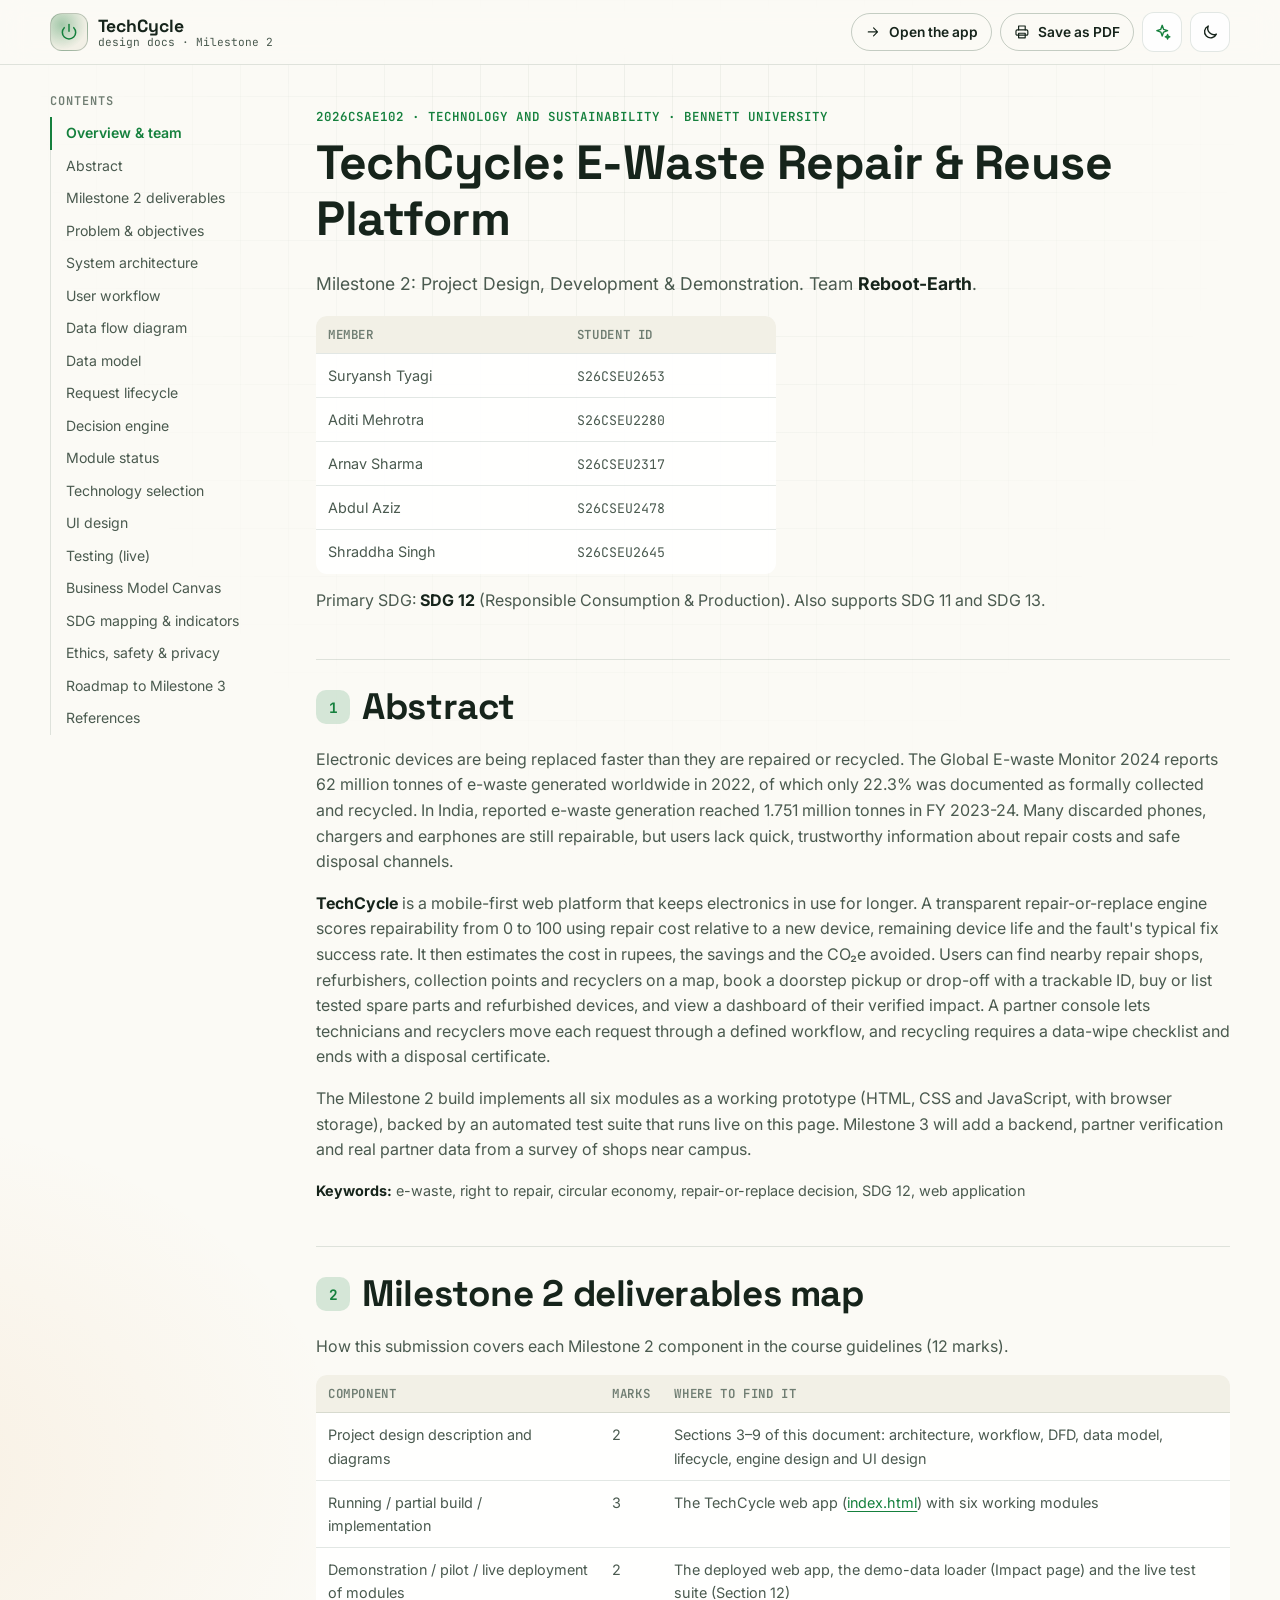
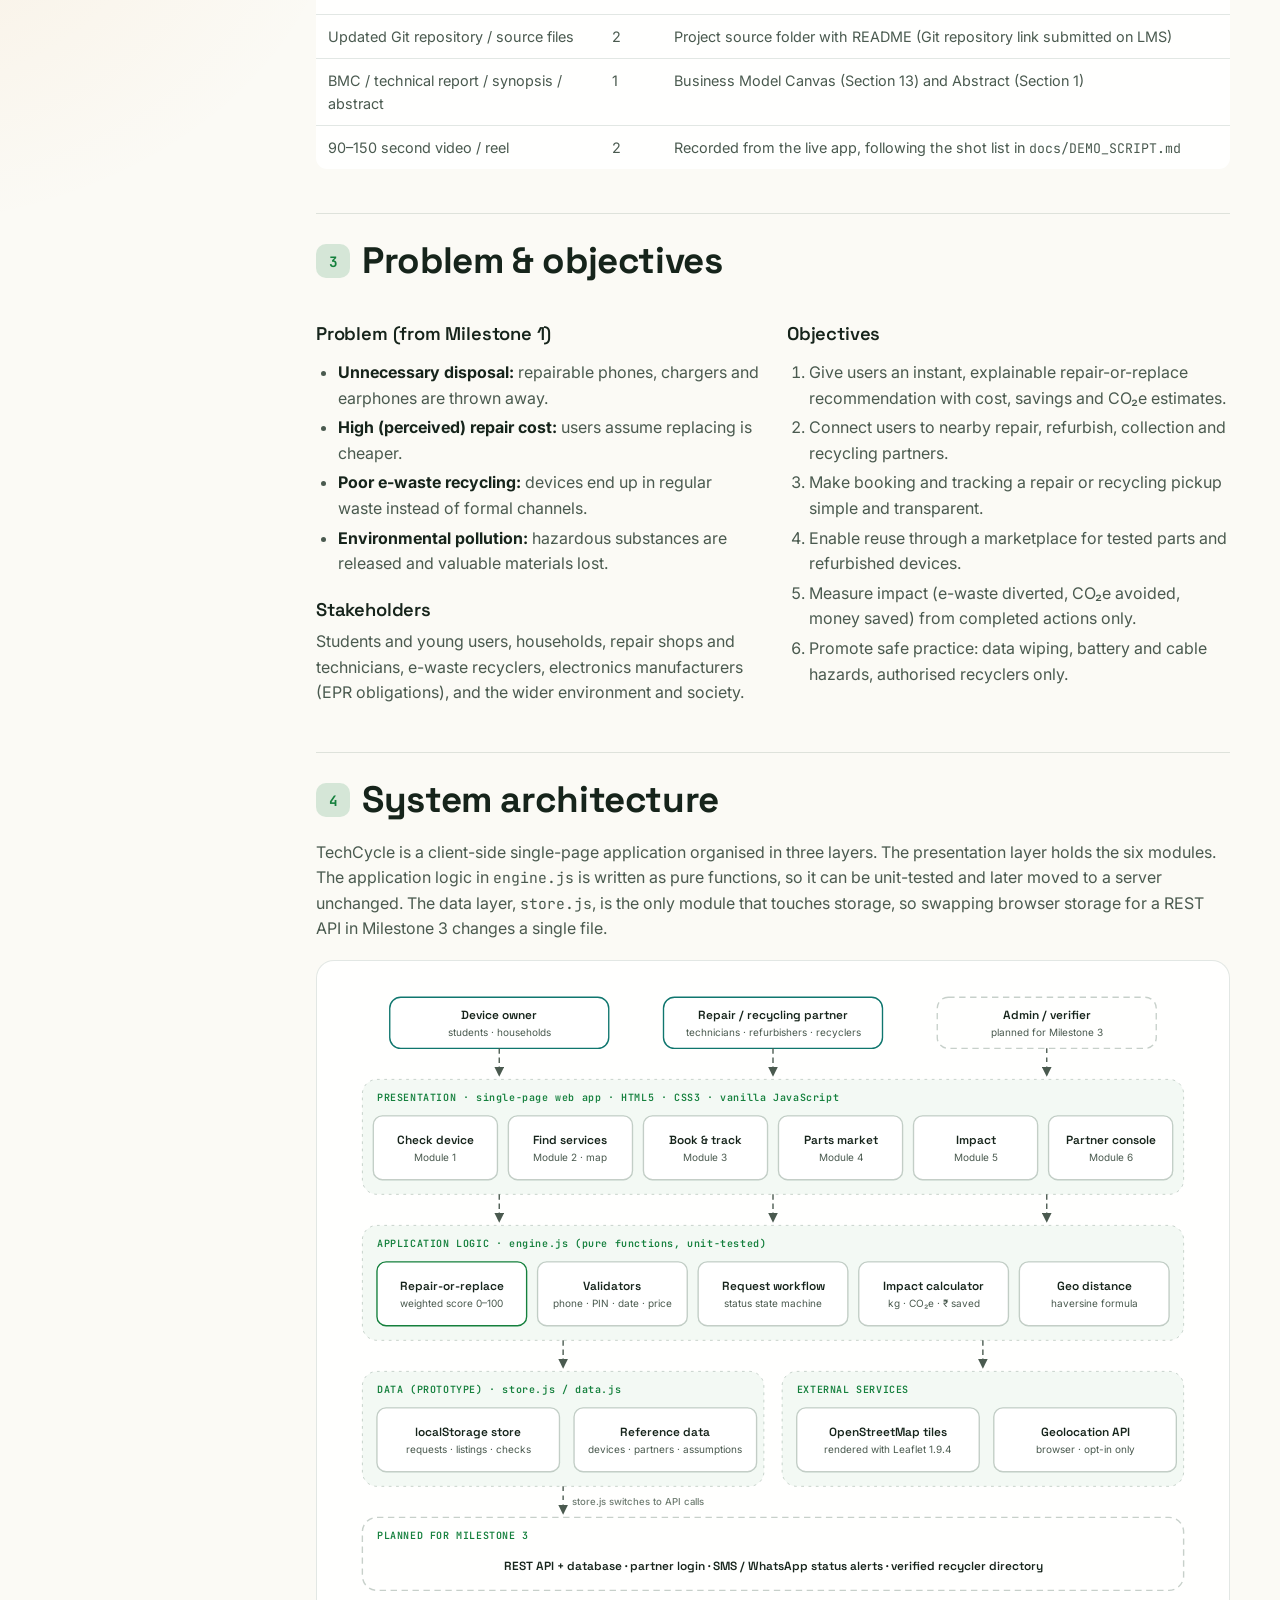
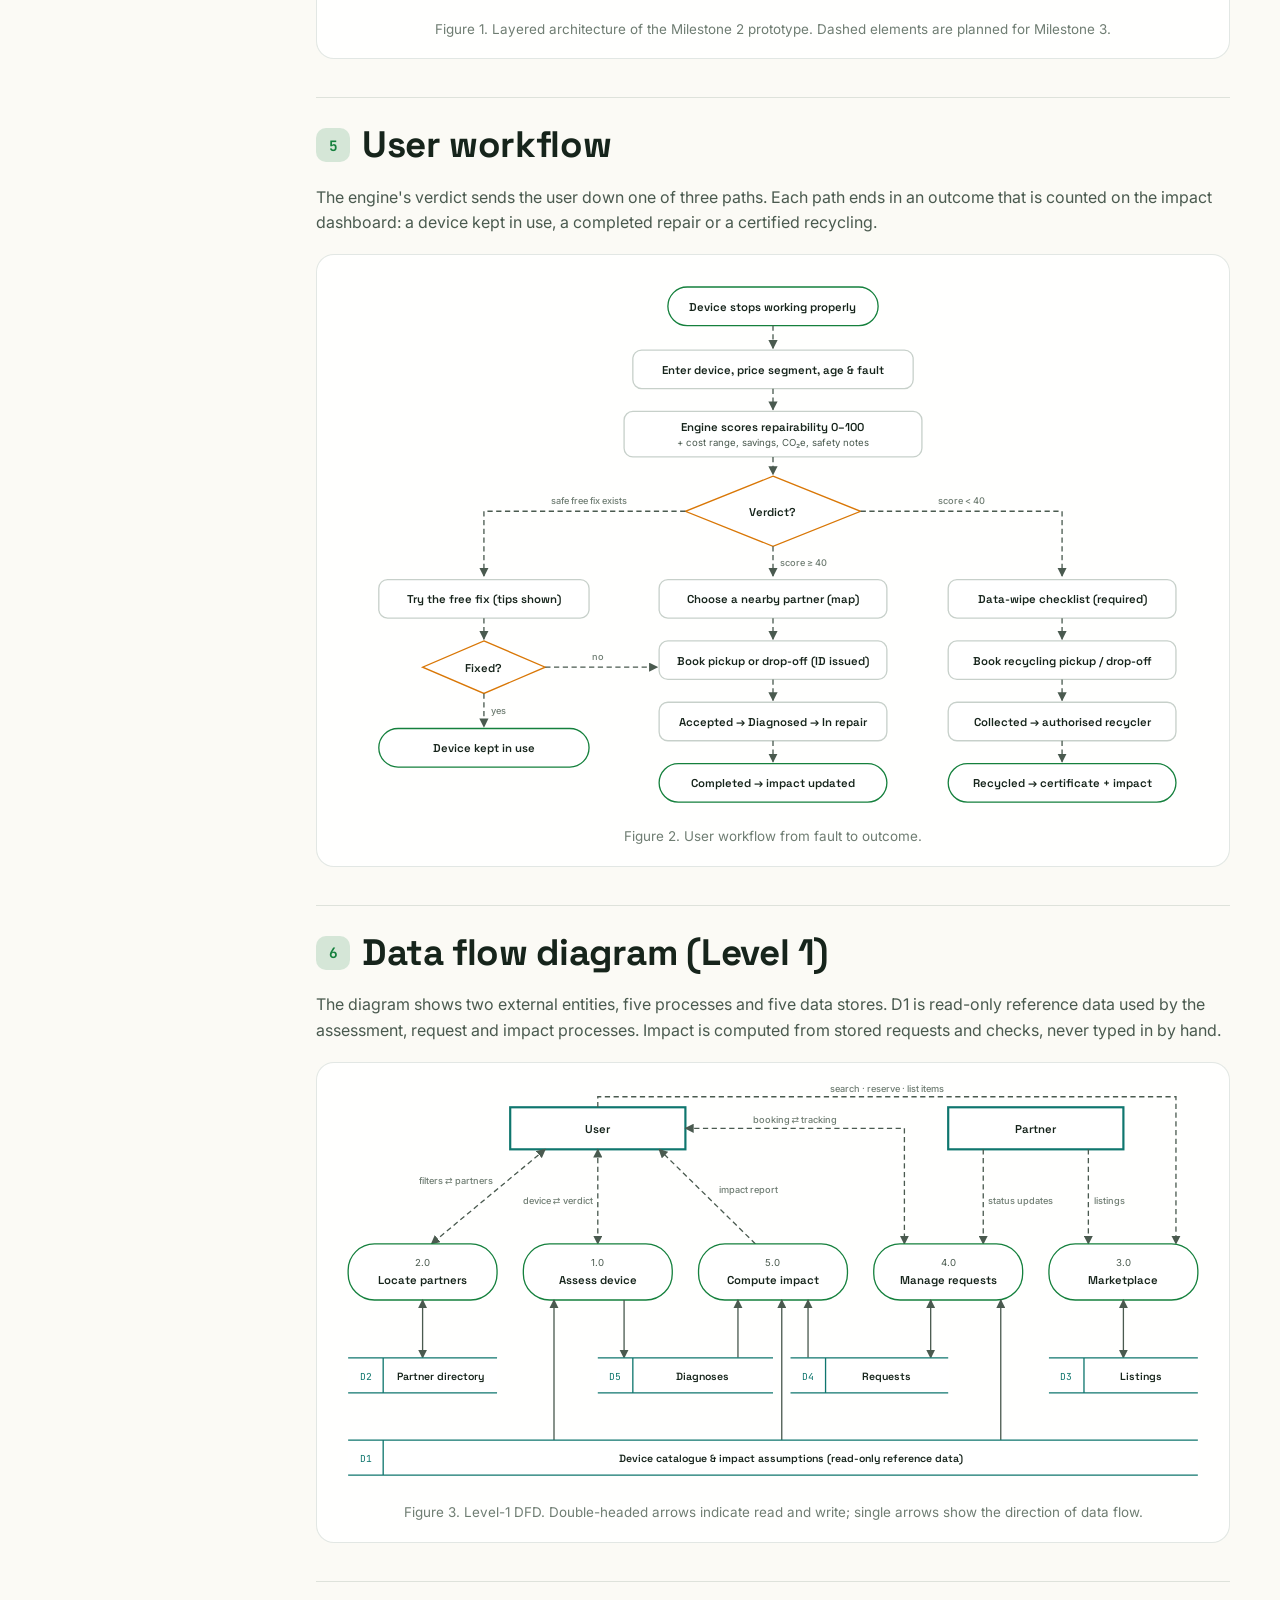
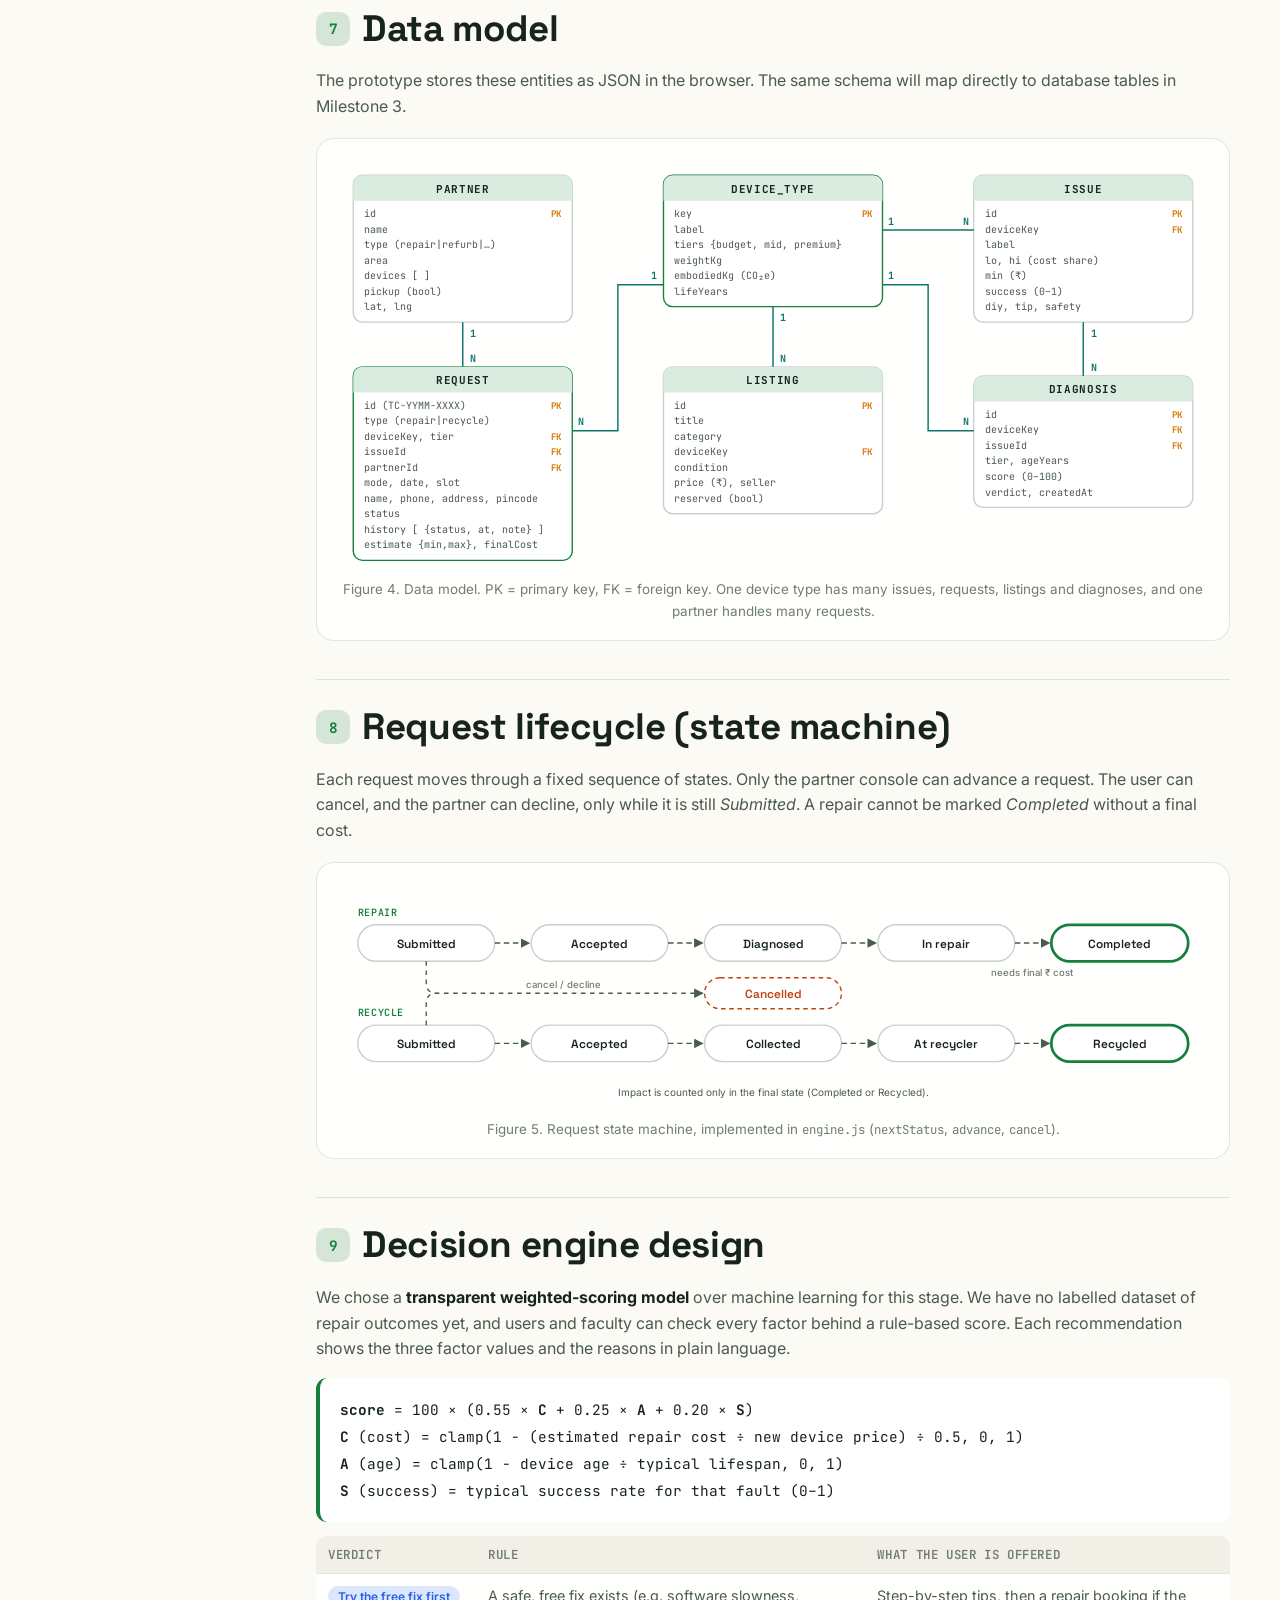
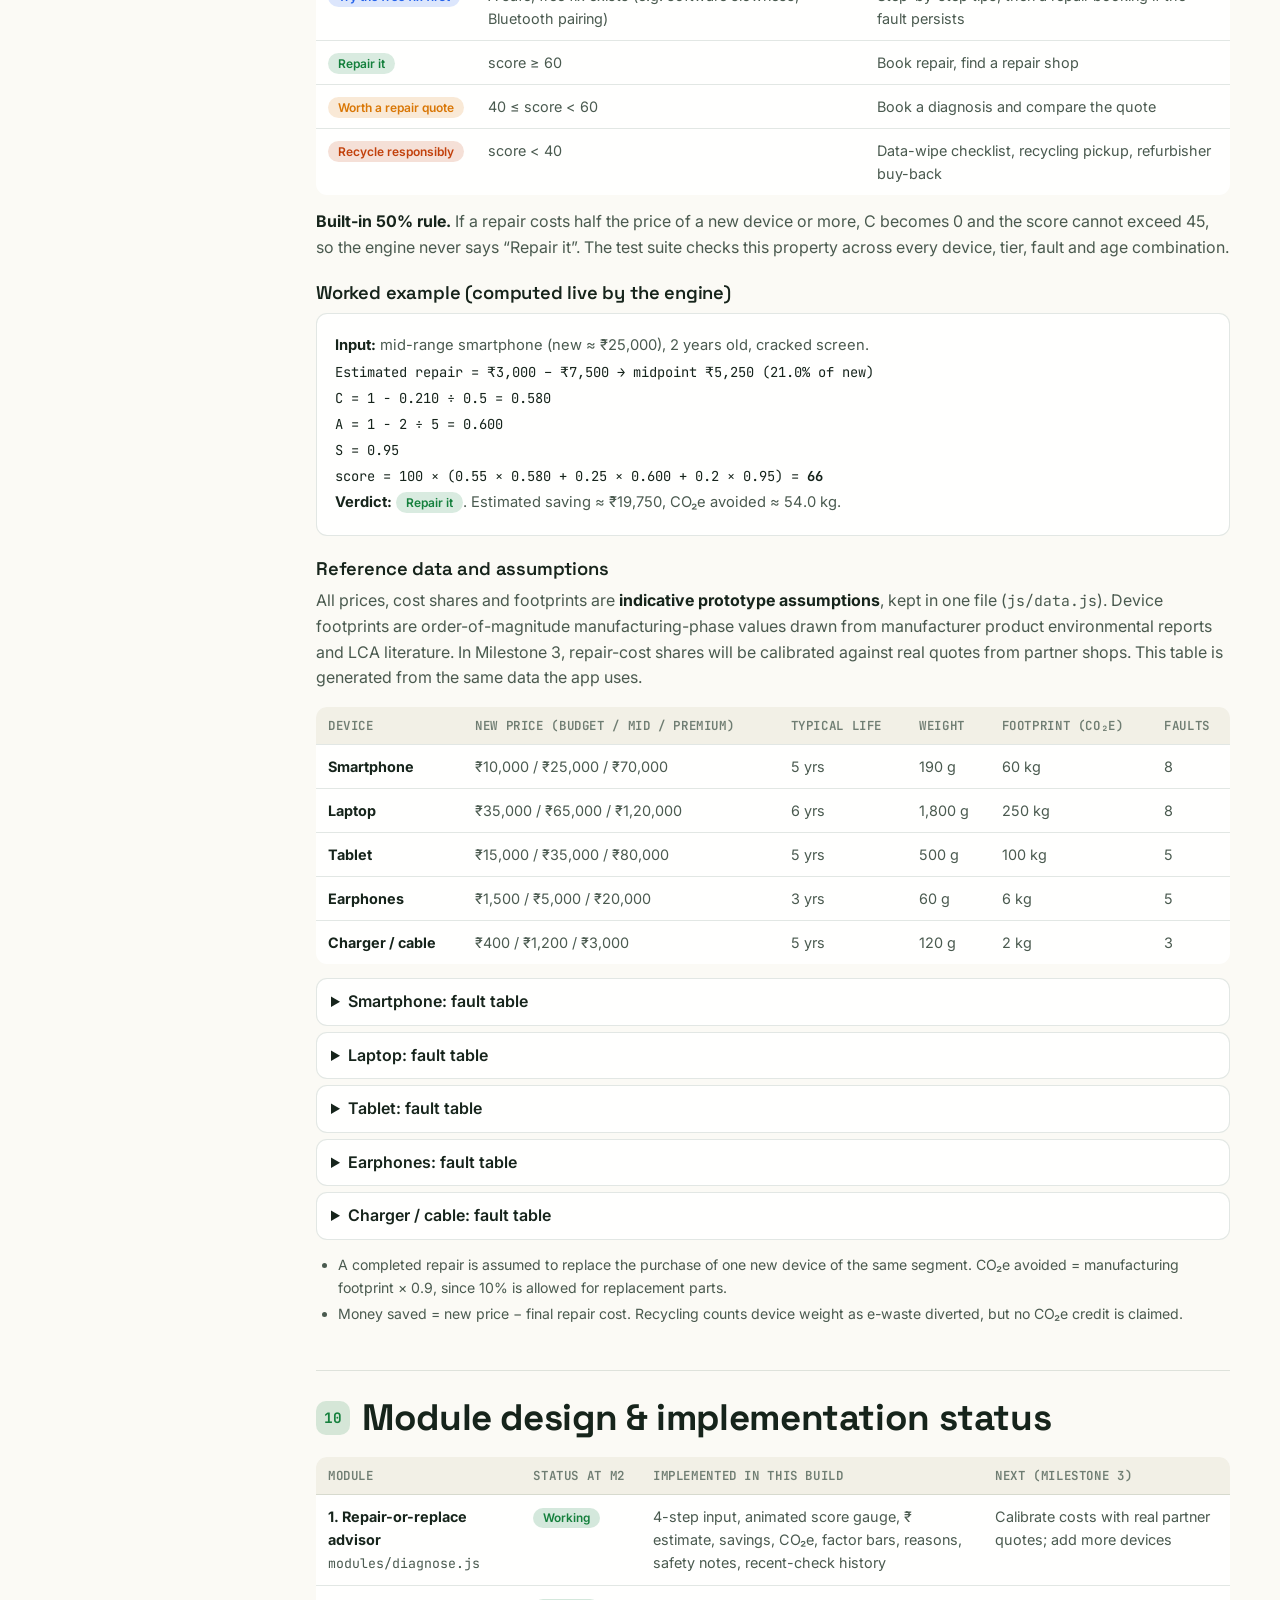
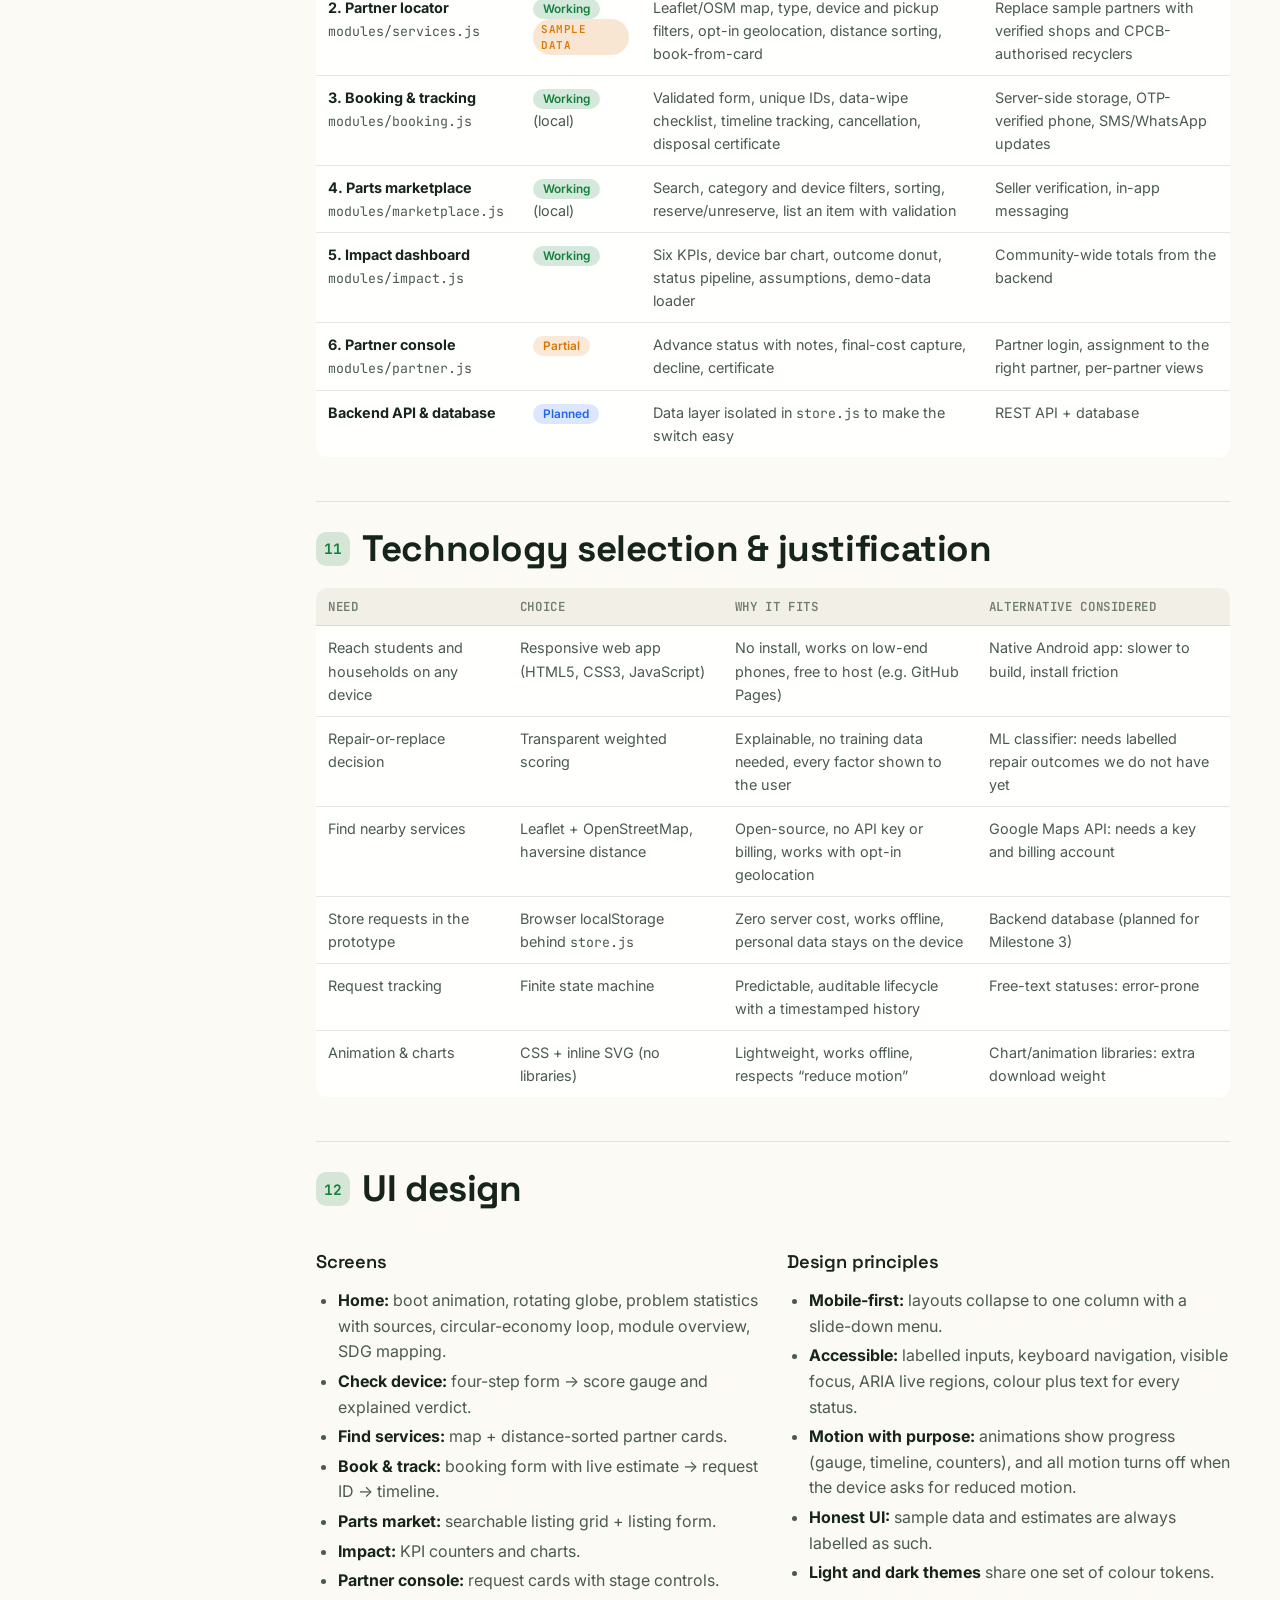
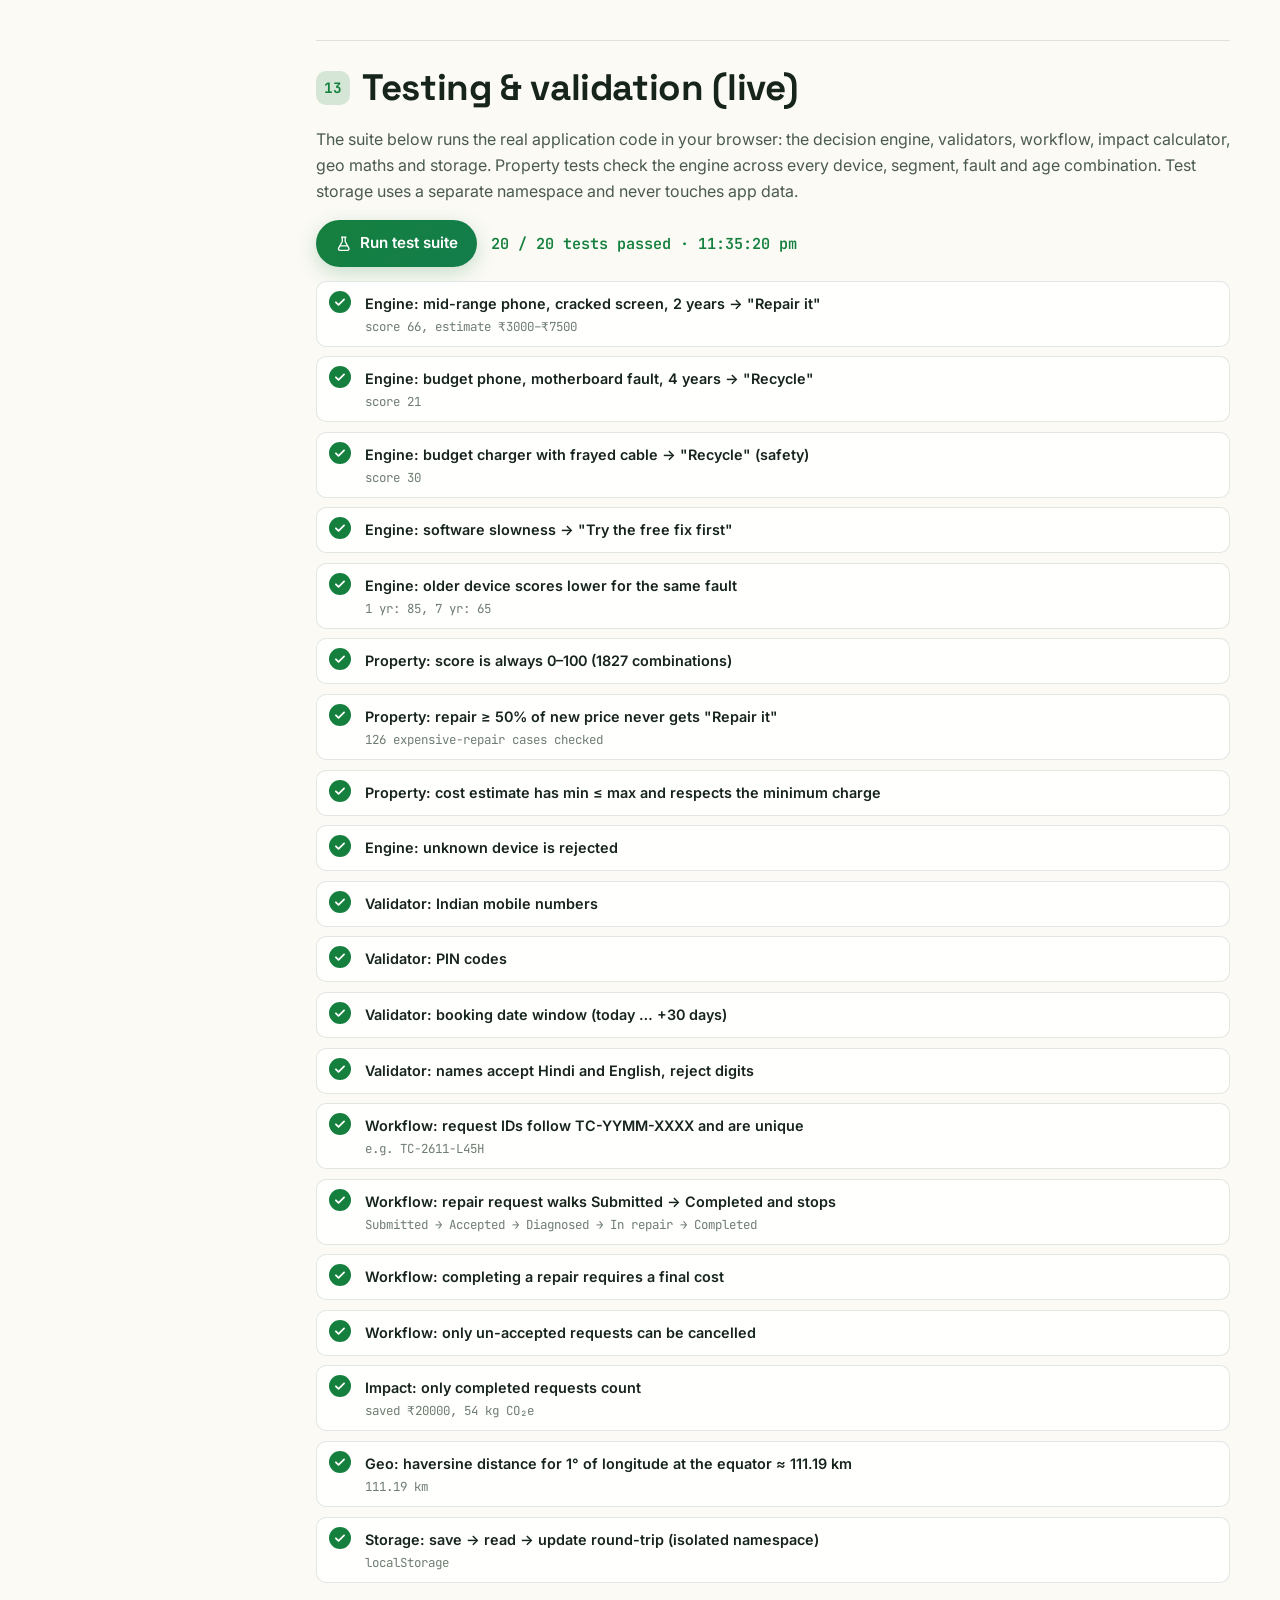
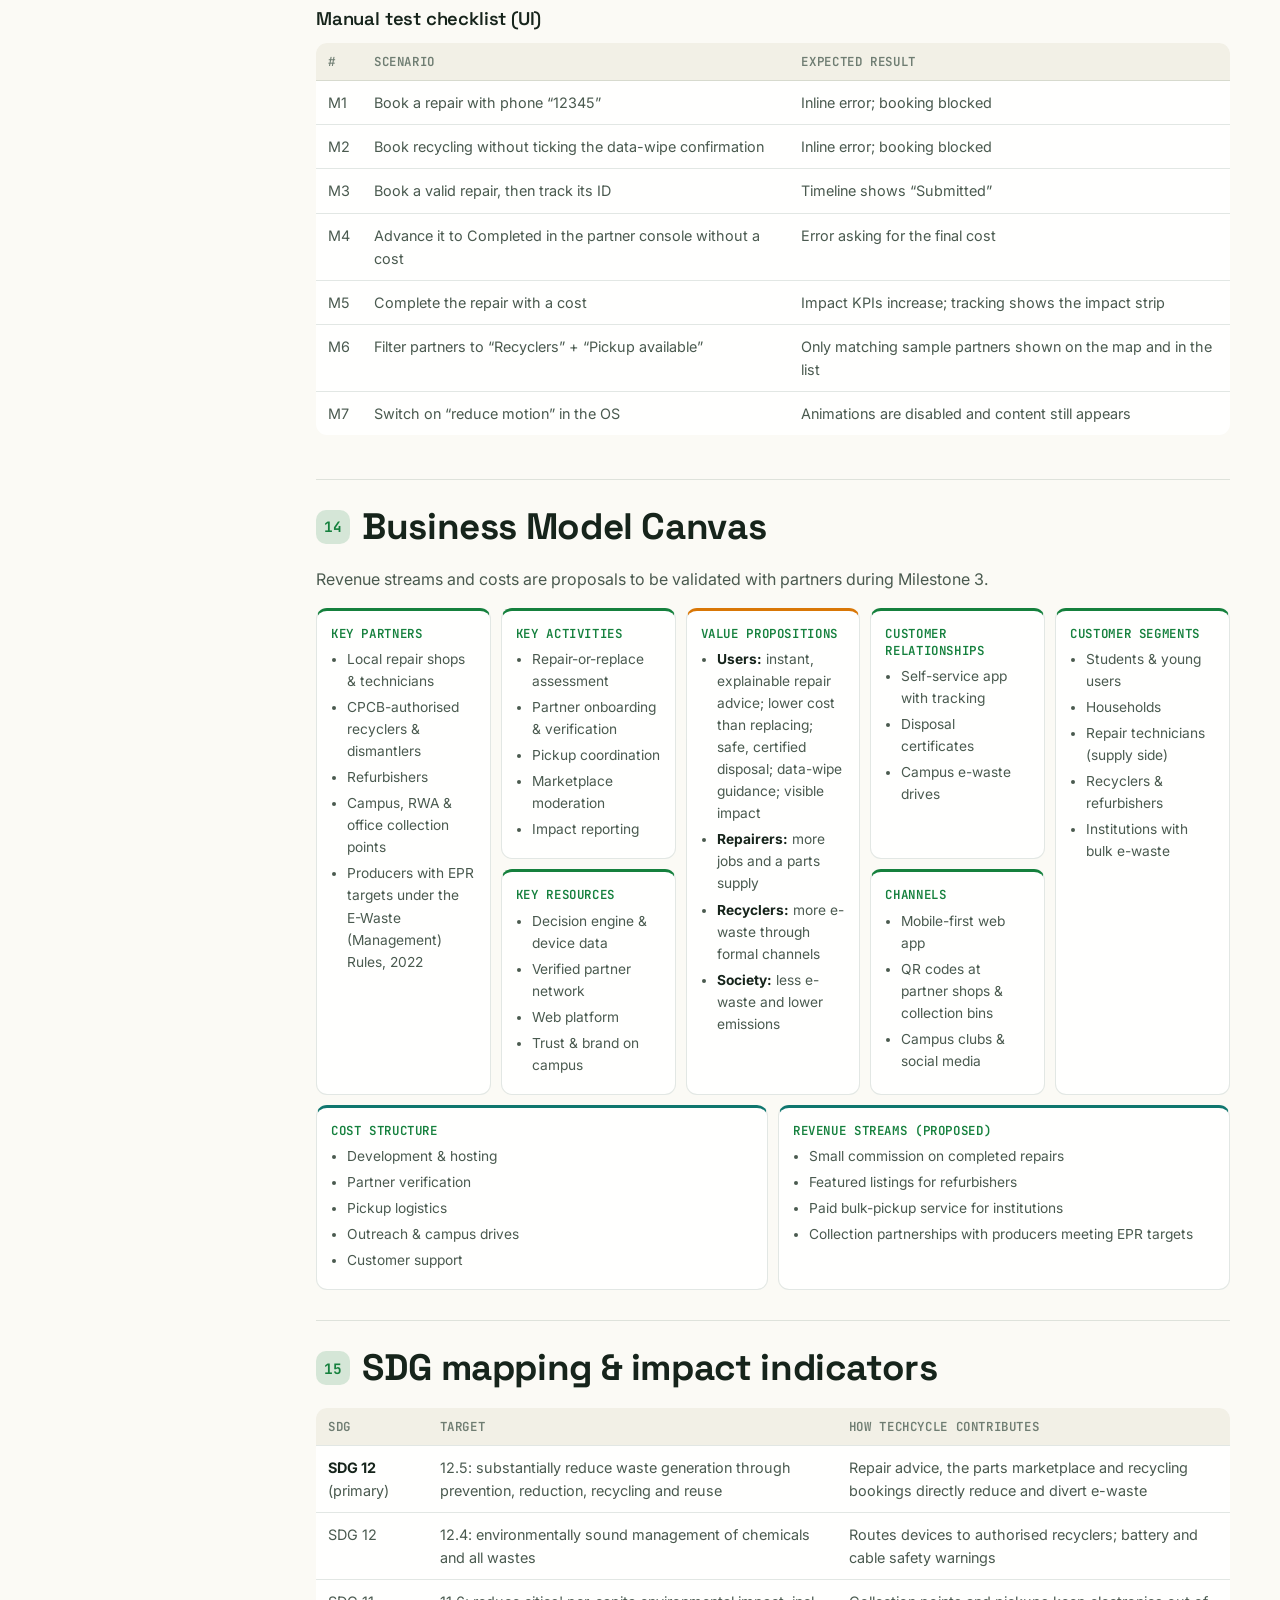
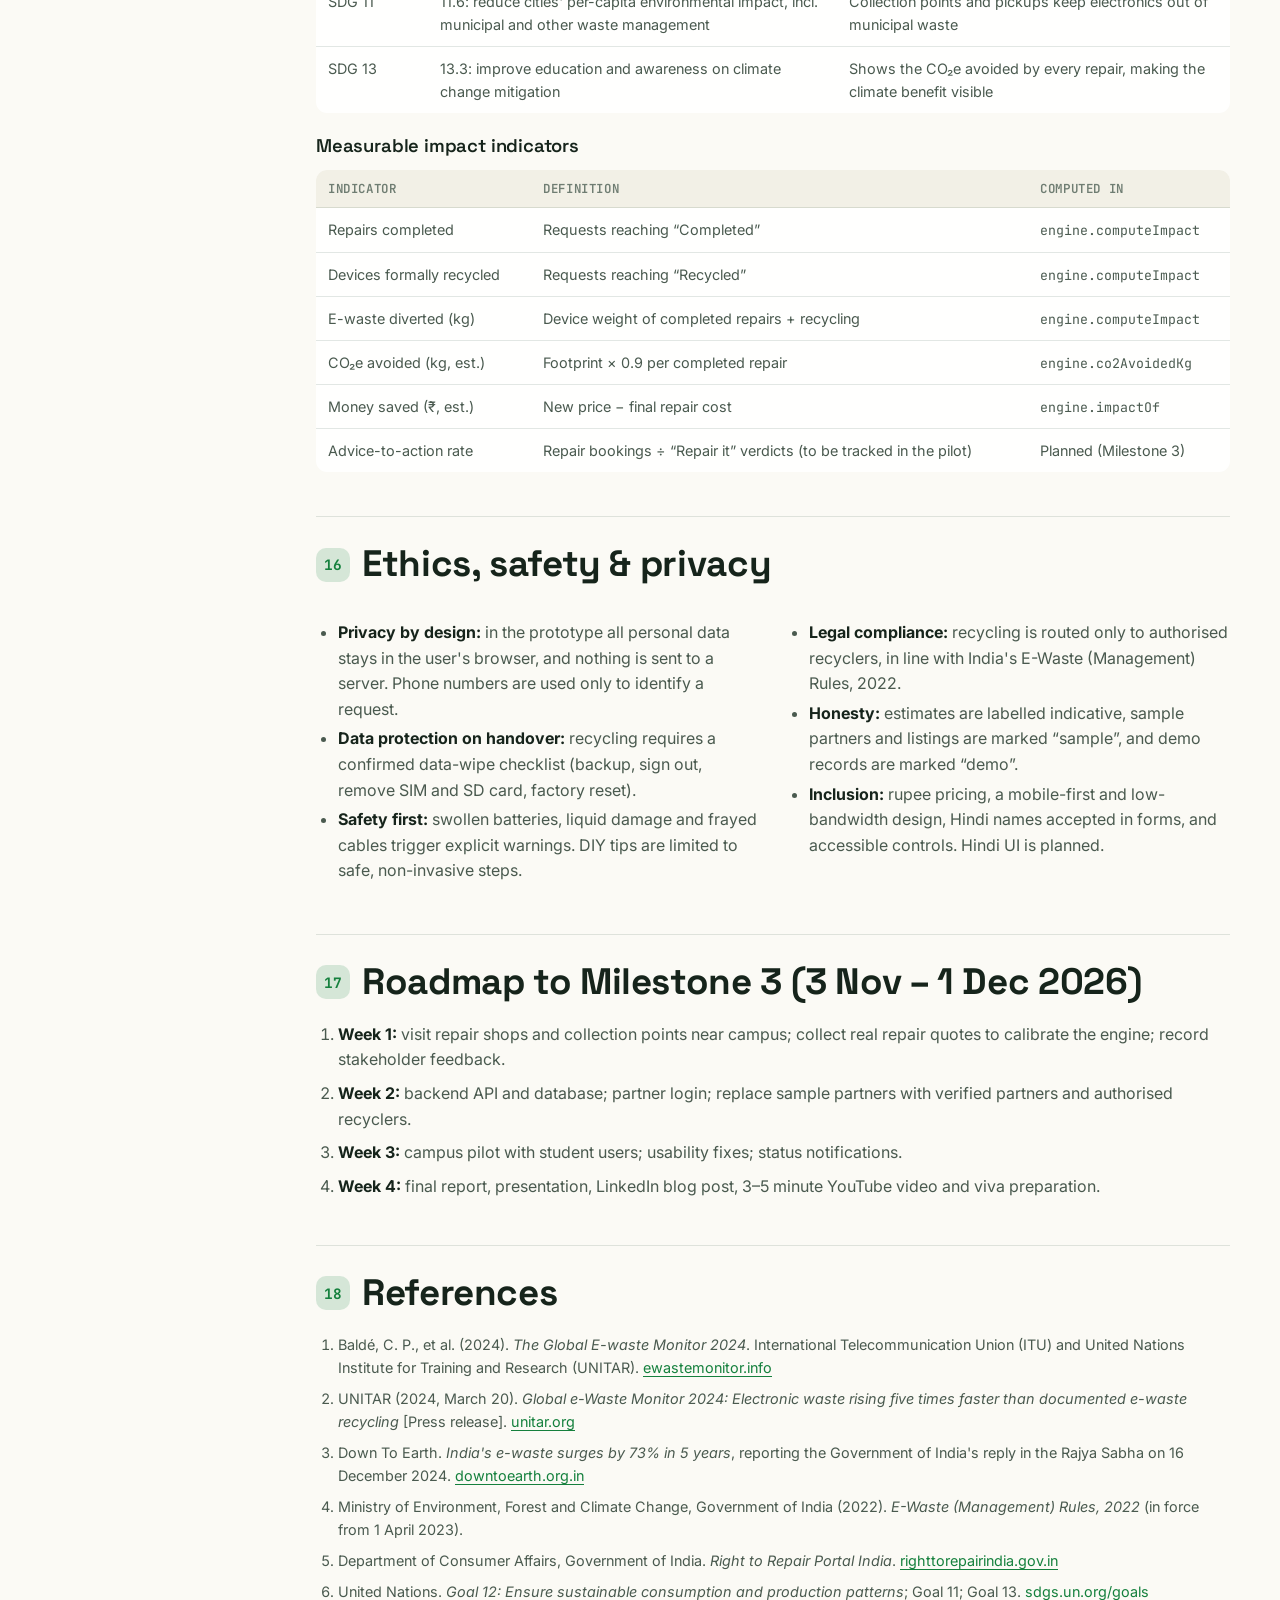
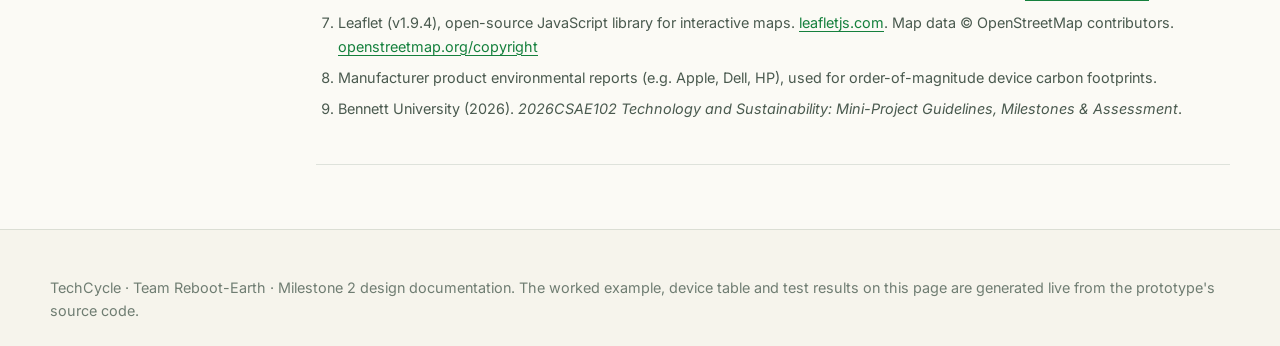
==== commit ce603cf3: "Speed up the home page: load the map library only on the map page, non-blocking fonts, GPU-only boot" ====
--- a/design.html
+++ b/design.html
@@ -10,8 +10,8 @@
   <link rel="preconnect" href="https://fonts.googleapis.com">
   <link rel="preconnect" href="https://fonts.gstatic.com" crossorigin>
   <link rel="stylesheet" href="https://fonts.googleapis.com/css2?family=Inter:wght@400;500;600;700&family=JetBrains+Mono:wght@400;600&family=Space+Grotesk:wght@500;600;700&display=swap">
-  <link rel="stylesheet" href="css/styles.css?v=3">
-  <link rel="stylesheet" href="css/design.css?v=3">
+  <link rel="stylesheet" href="css/styles.css?v=4">
+  <link rel="stylesheet" href="css/design.css?v=4">
   <script>
     (function () {
       var d = document.documentElement;
@@ -602,11 +602,11 @@
     <p class="wrap fine">TechCycle · Team Reboot-Earth · Milestone 2 design documentation. The worked example, device table and test results on this page are generated live from the prototype's source code.</p>
   </footer>
 
-  <script src="js/data.js?v=3" defer></script>
-  <script src="js/engine.js?v=3" defer></script>
-  <script src="js/store.js?v=3" defer></script>
-  <script src="js/ui.js?v=3" defer></script>
-  <script src="js/tests.js?v=3" defer></script>
-  <script src="js/design.js?v=3" defer></script>
+  <script src="js/data.js?v=4" defer></script>
+  <script src="js/engine.js?v=4" defer></script>
+  <script src="js/store.js?v=4" defer></script>
+  <script src="js/ui.js?v=4" defer></script>
+  <script src="js/tests.js?v=4" defer></script>
+  <script src="js/design.js?v=4" defer></script>
 </body>
 </html>
--- a/css/styles.css
+++ b/css/styles.css
@@ -60,7 +60,7 @@
 }
 [data-theme='light'] .boot { background: radial-gradient(circle at 50% 40%, #ffffff, #f3f1e7 70%); }
 [data-theme='light'] .boot-title { color: #16241b; }
-[data-theme='light'] .boot-title span, [data-theme='light'] .boot-power, [data-theme='light'] .boot-log::after { color: #15803d; border-color: #15803d; }
+[data-theme='light'] .boot-title span, [data-theme='light'] .boot-power, [data-theme='light'] .boot-power::after, [data-theme='light'] .boot-log::after { color: #15803d; border-color: #15803d; }
 [data-theme='light'] .boot-log { background: #ffffff; border-color: rgba(21, 128, 61, 0.25); color: #15803d; }
 [data-theme='light'] .boot-bar { background: rgba(21, 128, 61, 0.12); }
 [data-theme='light'] .boot-bar i { background: linear-gradient(90deg, #15803d, #0f766e); }
@@ -211,9 +211,10 @@
 .boot-inner { width: min(520px, 100% - 40px); text-align: center; }
 .boot-power {
   width: 84px; height: 84px; margin: 0 auto 18px; display: grid; place-items: center; border-radius: 50%;
-  border: 2px solid #3ee08f; color: #3ee08f; box-shadow: 0 0 0 0 rgba(62, 224, 143, 0.6);
-  animation: bootPulse 1.2s ease-out infinite;
-}
+  border: 2px solid #3ee08f; color: #3ee08f; position: relative;
+}
+/* Pulse is a scaling ring (transform + opacity) so the GPU animates it without repainting. */
+.boot-power::after { content: ''; position: absolute; inset: -2px; border-radius: 50%; border: 2px solid #3ee08f; animation: bootRing 1.2s ease-out infinite; }
 .boot-power .ic { width: 40px; height: 40px; }
 .boot-title { font: 700 1.6rem var(--font-head); letter-spacing: 0.3em; margin: 0 0 18px; color: #e7f4ed; }
 .boot-title span { color: #3ee08f; margin: 0 0.2em; }
@@ -255,10 +256,13 @@
 .globe {
   position: absolute; inset: 15%; border-radius: 50%; overflow: hidden; isolation: isolate;
   background: radial-gradient(circle at 38% 34%, #2bb5a5 0%, #0f5d5c 55%, #062a2b 100%);
-  filter: grayscale(1) brightness(0.55); transition: filter 1.6s ease, transform 1.6s var(--ease);
+  transition: transform 1.6s var(--ease);
   transform: scale(0.94);
 }
-.powered .globe { filter: none; transform: scale(1); }
+/* "Powered off" look is a dark layer that fades out (opacity), not a CSS filter that repaints the globe every frame. */
+.globe::after { content: ''; position: absolute; inset: 0; z-index: 2; border-radius: 50%; background: rgba(12, 18, 16, 0.6); pointer-events: none; transition: opacity 1.6s ease; }
+.powered .globe { transform: scale(1); }
+.powered .globe::after { opacity: 0; }
 /* Two identical land tiles side by side; sliding by half the strip loops seamlessly (GPU transform). */
 .globe-land { position: absolute; top: 0; left: 0; width: 200%; max-width: none; height: 100%; display: block; animation: drift 28s linear infinite; }
 .globe-land path { fill: #43d68c; opacity: 0.92; }
@@ -724,7 +728,7 @@
 @keyframes glowFade { 0%, 100% { opacity: 0; } 50% { opacity: 1; } }
 @keyframes ring { 0% { transform: scale(1); opacity: 0.55; } 100% { transform: scale(2.6); opacity: 0; } }
 @keyframes nodeGlow { 0% { opacity: 0; } 2% { opacity: 1; } 14% { opacity: 1; } 26%, 100% { opacity: 0; } }
-@keyframes bootPulse { 0% { box-shadow: 0 0 0 0 rgba(62, 224, 143, 0.6); } 100% { box-shadow: 0 0 0 26px rgba(62, 224, 143, 0); } }
+@keyframes bootRing { 0% { transform: scale(1); opacity: 0.7; } 100% { transform: scale(1.6); opacity: 0; } }
 @keyframes blink { 50% { opacity: 0; } }
 @keyframes viewIn { from { opacity: 0; transform: translateY(14px); } to { opacity: 1; transform: none; } }
 @keyframes listIn { from { opacity: 0; transform: translateY(12px) scale(0.98); } to { opacity: 1; transform: none; } }
@@ -806,6 +810,8 @@
  * Rotating layers get their own GPU layer; animations pause when their section is off-screen (app.js). */
 .orbit, .sat > span, .globe-land { will-change: transform; backface-visibility: hidden; }
 .anim-paused, .anim-paused * { animation-play-state: paused !important; }
+/* While the boot screen covers the page, the hero waits so the boot animation gets the whole frame budget. */
+body:not(.powered) .hero-art * { animation-play-state: paused !important; }
 
 /* Phones & tablets: drop the effects that repaint every frame (blur, animated glows, fixed masked grid). */
 @media (max-width: 980px), (hover: none) {
